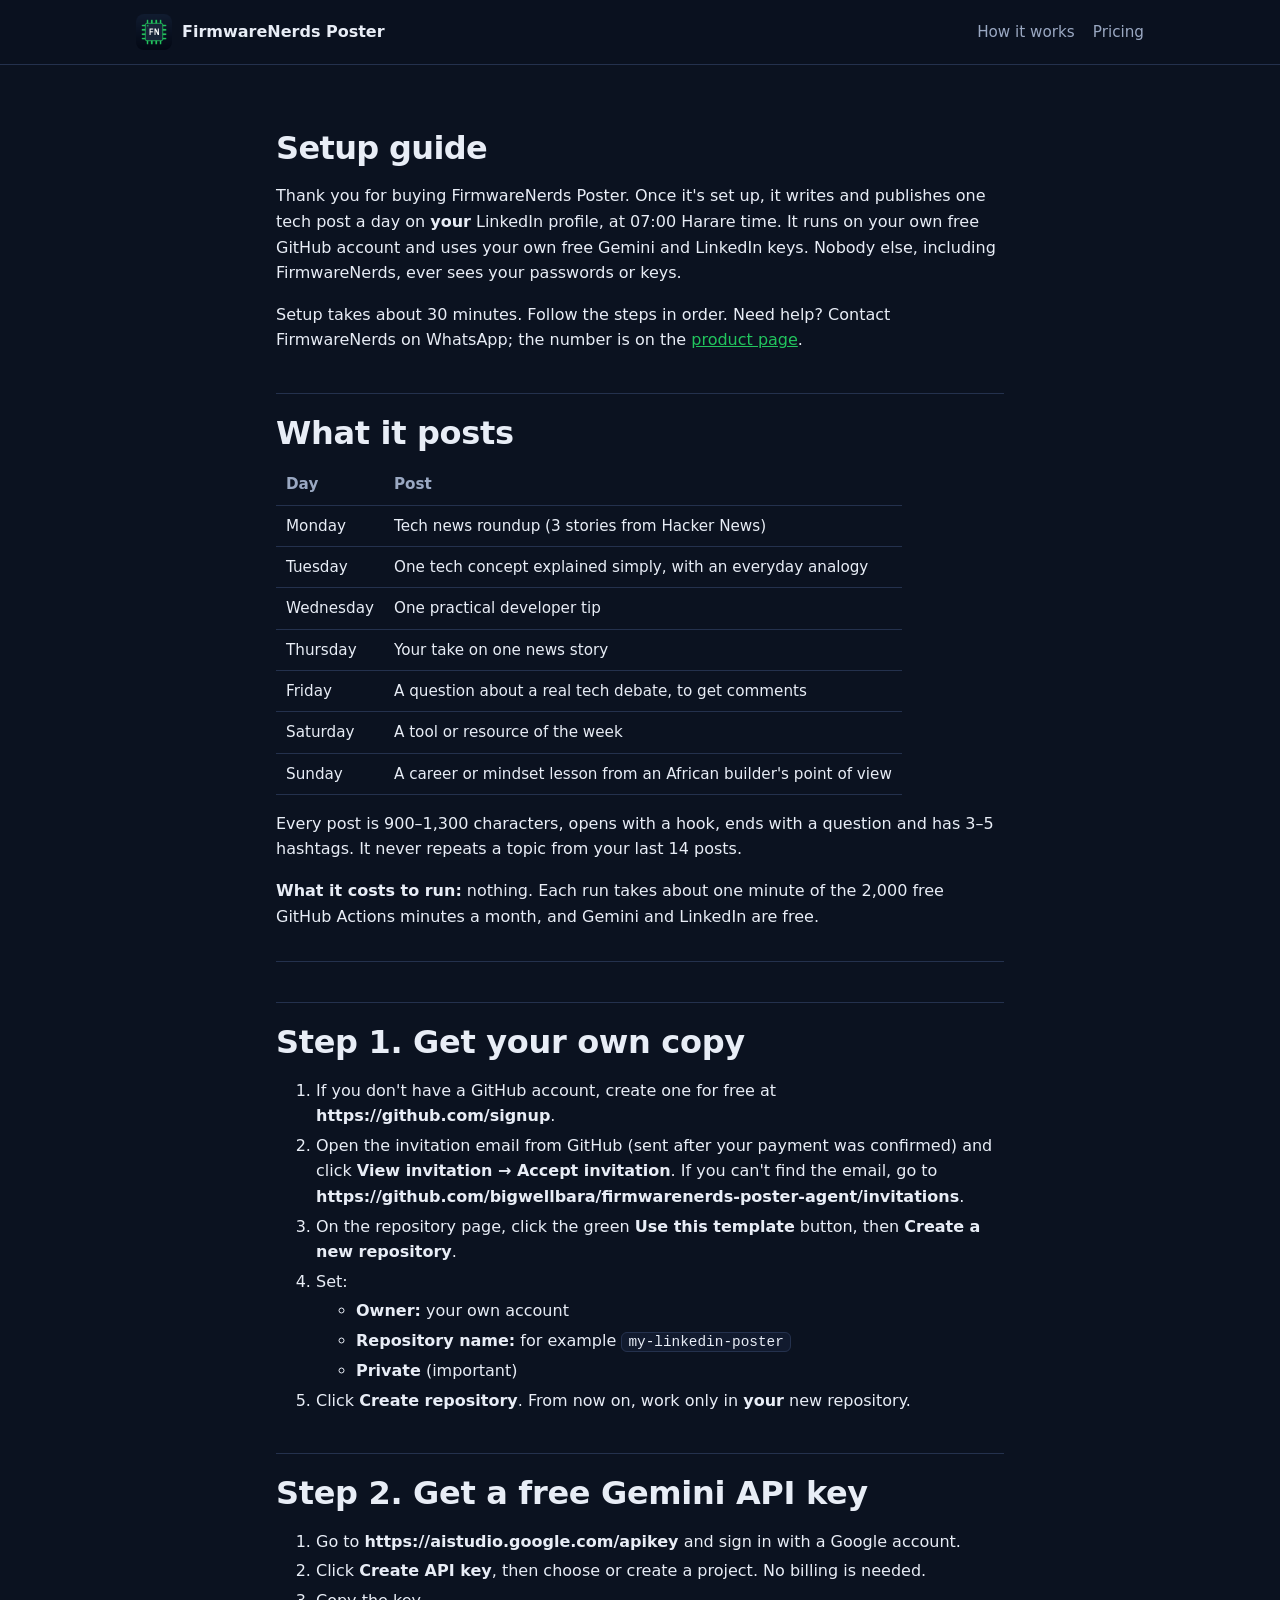
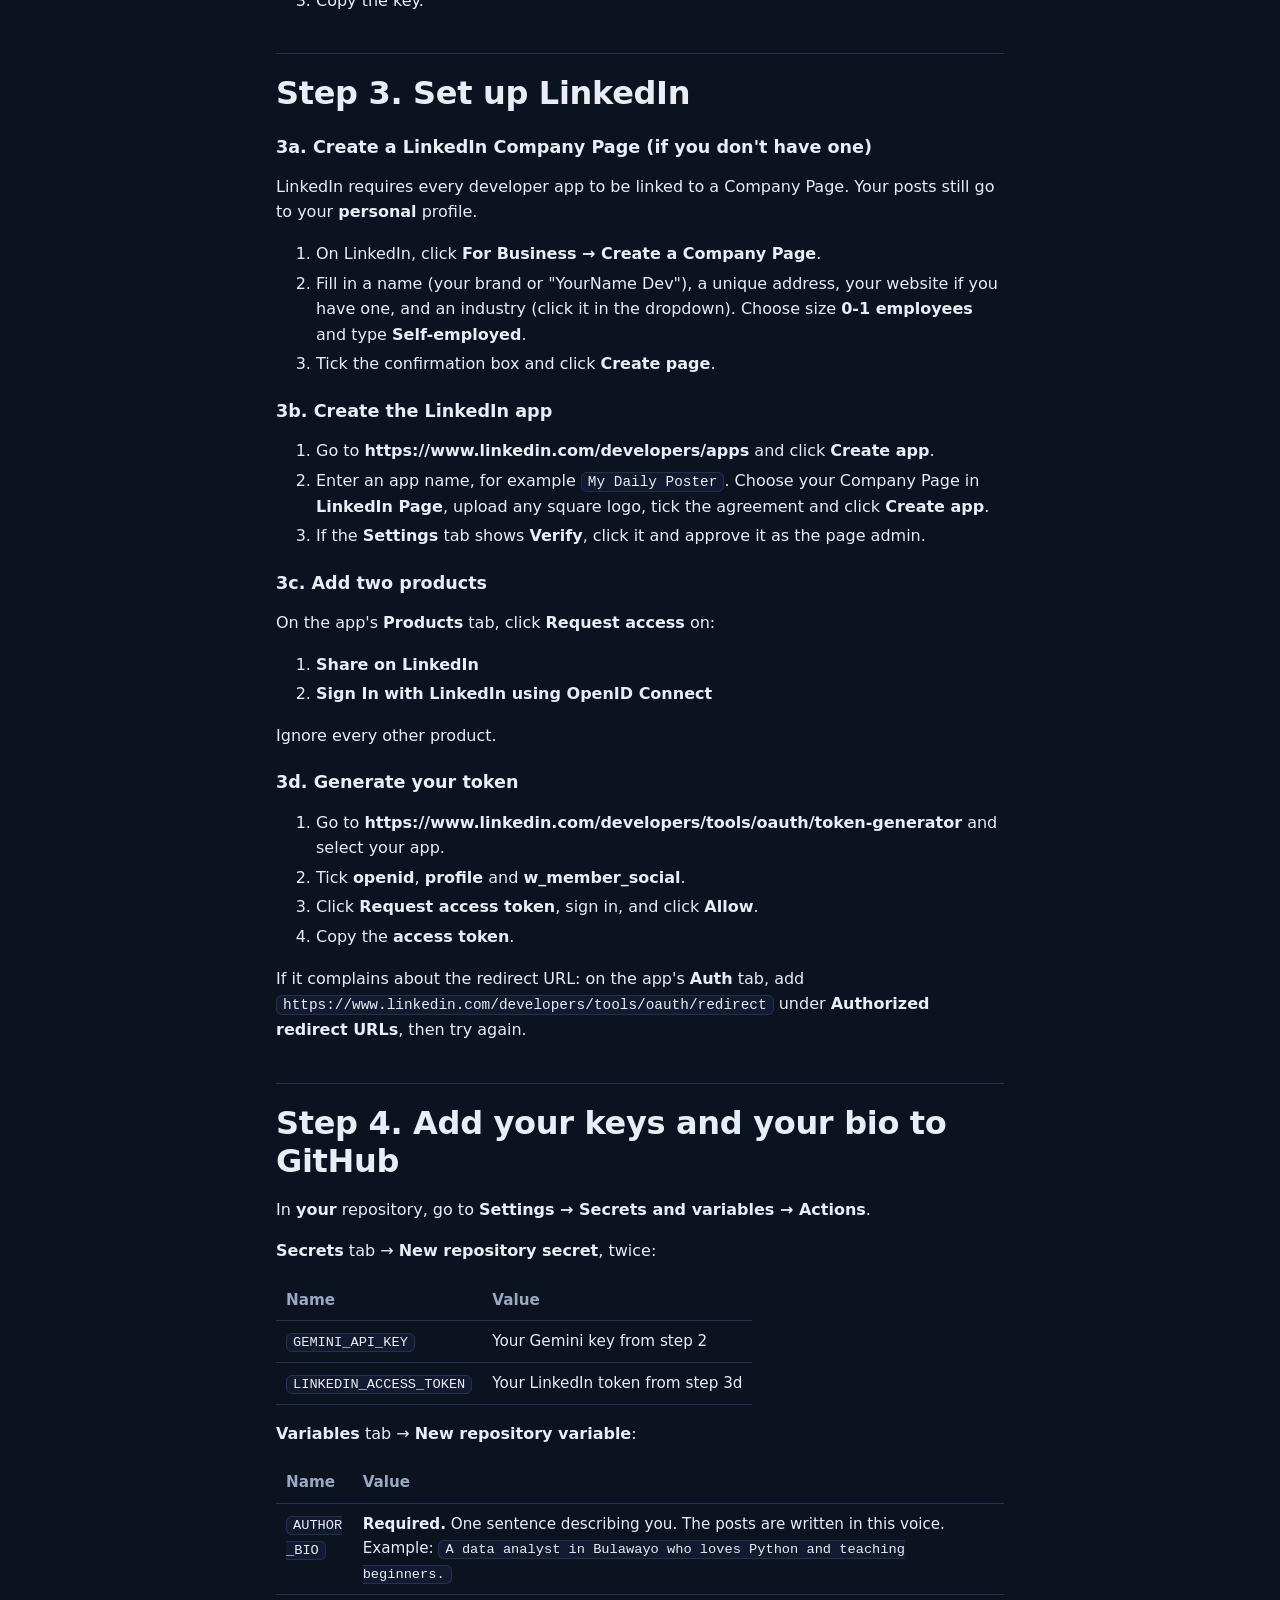
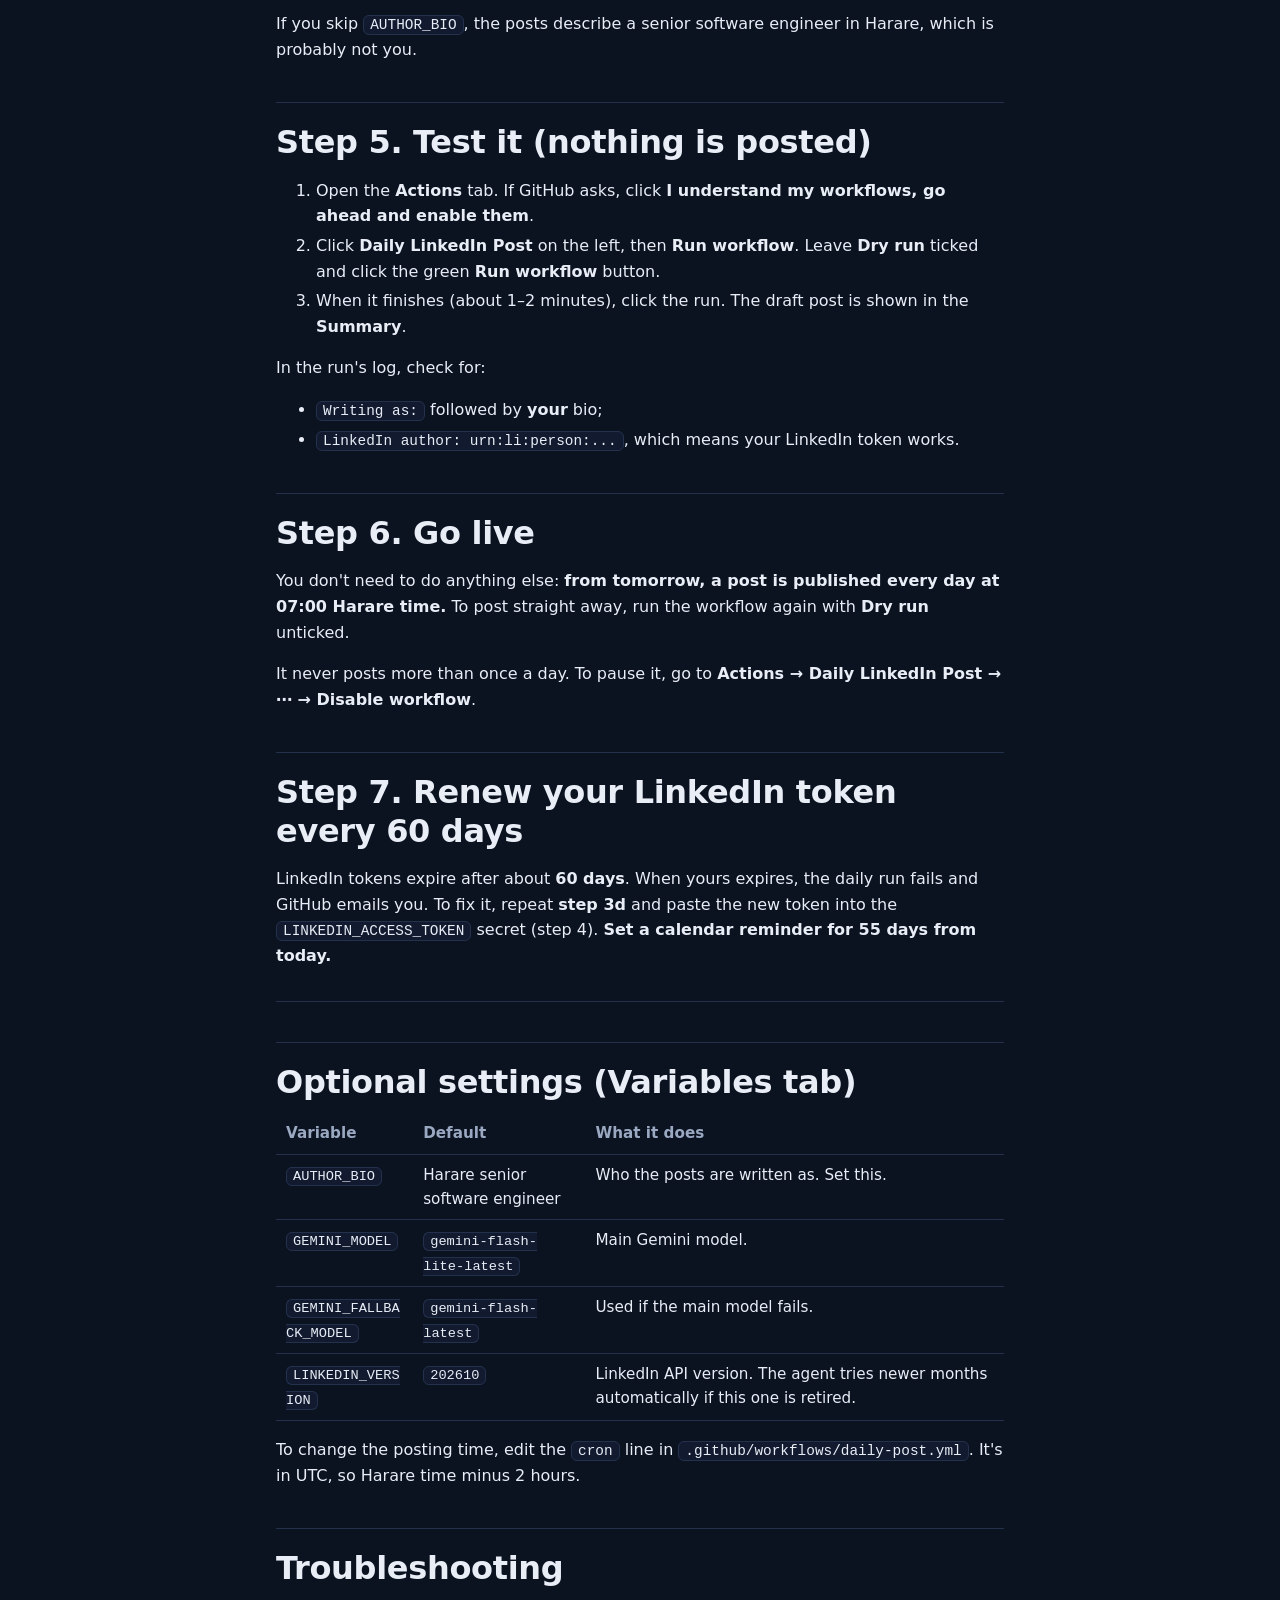
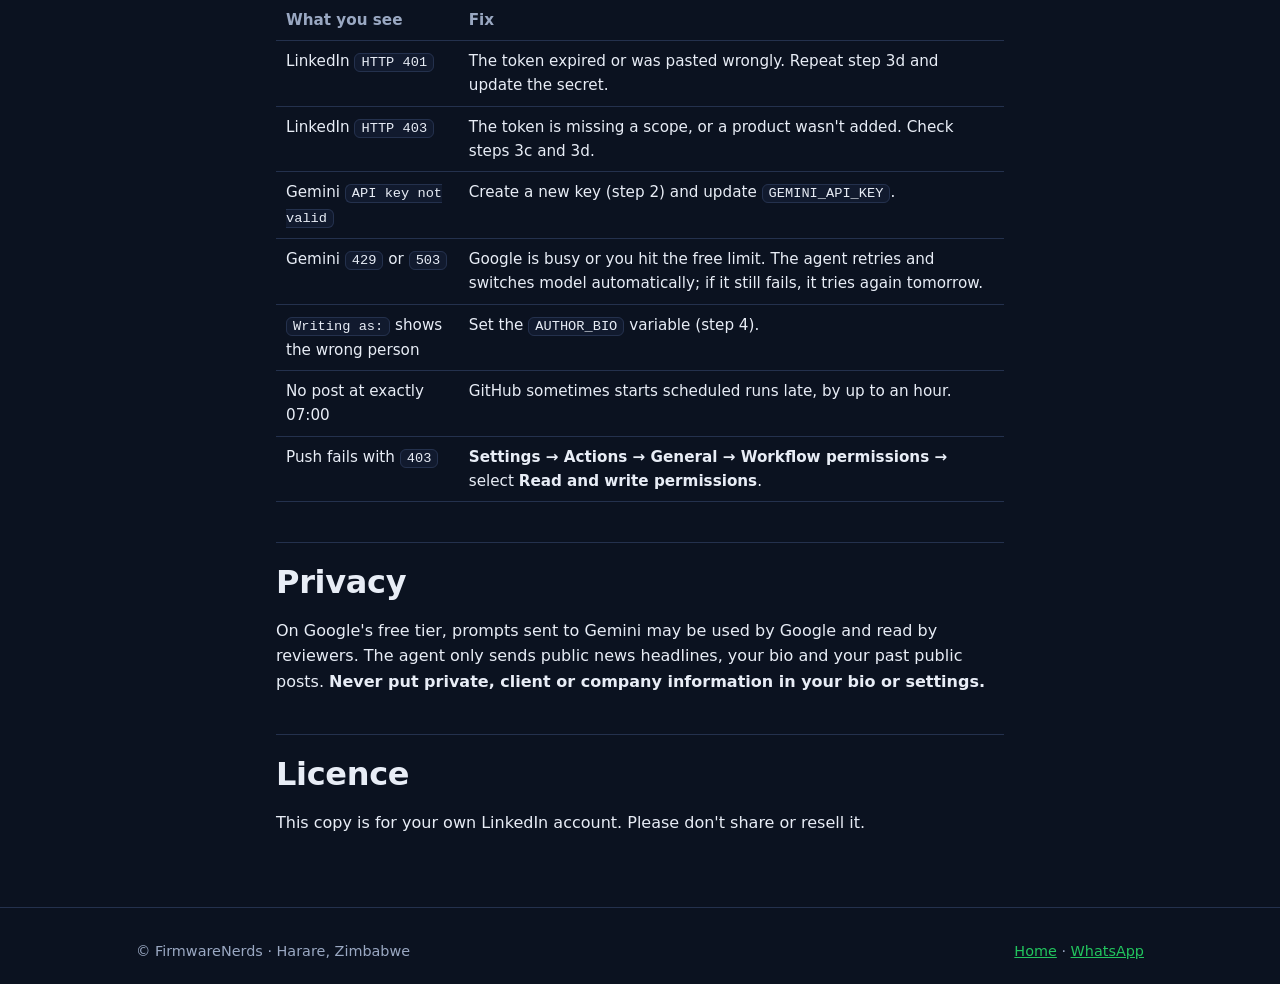
==== setup.html @ 0b279168 "FirmwareNerds Poster sales site and setup guide Co-Authored-By: Claude Opus 5.5 <noreply@anthropic.c" ====
<!doctype html>
<html lang="en">
<head>
  <meta charset="utf-8">
  <meta name="viewport" content="width=device-width, initial-scale=1">
  <title>Setup Guide · FirmwareNerds Poster</title>
  <meta name="description" content="Step-by-step setup guide for FirmwareNerds Poster, the daily LinkedIn post agent.">
  <meta name="theme-color" content="#0b1220">
  <link rel="icon" href="assets/logo.png">
  <link rel="stylesheet" href="assets/style.css">
</head>
<body>
<header class="site-header">
  <div class="wrap">
    <a class="brand" href="./"><img src="assets/logo.png" alt=""> FirmwareNerds Poster</a>
    <nav class="nav">
      <a href="./#how" class="hide-sm">How it works</a>
      <a href="./#pricing">Pricing</a>
    </nav>
  </div>
</header>
<main>
  <section>
    <div class="wrap guide">
<h1>Setup guide</h1>
<p>Thank you for buying FirmwareNerds Poster. Once it's set up, it writes and publishes one tech post a day on <strong>your</strong> LinkedIn profile, at 07:00 Harare time. It runs on your own free GitHub account and uses your own free Gemini and LinkedIn keys. Nobody else, including FirmwareNerds, ever sees your passwords or keys.</p>
<p>Setup takes about 30 minutes. Follow the steps in order. Need help? Contact FirmwareNerds on WhatsApp; the number is on the <a href="./">product page</a>.</p>
<h2>What it posts</h2>
<table>
<thead>
<tr>
<th>Day</th>
<th>Post</th>
</tr>
</thead>
<tbody>
<tr>
<td>Monday</td>
<td>Tech news roundup (3 stories from Hacker News)</td>
</tr>
<tr>
<td>Tuesday</td>
<td>One tech concept explained simply, with an everyday analogy</td>
</tr>
<tr>
<td>Wednesday</td>
<td>One practical developer tip</td>
</tr>
<tr>
<td>Thursday</td>
<td>Your take on one news story</td>
</tr>
<tr>
<td>Friday</td>
<td>A question about a real tech debate, to get comments</td>
</tr>
<tr>
<td>Saturday</td>
<td>A tool or resource of the week</td>
</tr>
<tr>
<td>Sunday</td>
<td>A career or mindset lesson from an African builder's point of view</td>
</tr>
</tbody>
</table>
<p>Every post is 900–1,300 characters, opens with a hook, ends with a question and has 3–5 hashtags. It never repeats a topic from your last 14 posts.</p>
<p><strong>What it costs to run:</strong> nothing. Each run takes about one minute of the 2,000 free GitHub Actions minutes a month, and Gemini and LinkedIn are free.</p>
<hr />
<h2>Step 1. Get your own copy</h2>
<ol>
<li>If you don't have a GitHub account, create one for free at <strong>https://github.com/signup</strong>.</li>
<li>Open the invitation email from GitHub (sent after your payment was confirmed) and click <strong>View invitation → Accept invitation</strong>. If you can't find the email, go to <strong>https://github.com/bigwellbara/firmwarenerds-poster-agent/invitations</strong>.</li>
<li>On the repository page, click the green <strong>Use this template</strong> button, then <strong>Create a new repository</strong>.</li>
<li>Set:<ul>
<li><strong>Owner:</strong> your own account</li>
<li><strong>Repository name:</strong> for example <code>my-linkedin-poster</code></li>
<li><strong>Private</strong> (important)</li>
</ul>
</li>
<li>Click <strong>Create repository</strong>. From now on, work only in <strong>your</strong> new repository.</li>
</ol>
<h2>Step 2. Get a free Gemini API key</h2>
<ol>
<li>Go to <strong>https://aistudio.google.com/apikey</strong> and sign in with a Google account.</li>
<li>Click <strong>Create API key</strong>, then choose or create a project. No billing is needed.</li>
<li>Copy the key.</li>
</ol>
<h2>Step 3. Set up LinkedIn</h2>
<h3>3a. Create a LinkedIn Company Page (if you don't have one)</h3>
<p>LinkedIn requires every developer app to be linked to a Company Page. Your posts still go to your <strong>personal</strong> profile.</p>
<ol>
<li>On LinkedIn, click <strong>For Business → Create a Company Page</strong>.</li>
<li>Fill in a name (your brand or "YourName Dev"), a unique address, your website if you have one, and an industry (click it in the dropdown). Choose size <strong>0-1 employees</strong> and type <strong>Self-employed</strong>.</li>
<li>Tick the confirmation box and click <strong>Create page</strong>.</li>
</ol>
<h3>3b. Create the LinkedIn app</h3>
<ol>
<li>Go to <strong>https://www.linkedin.com/developers/apps</strong> and click <strong>Create app</strong>.</li>
<li>Enter an app name, for example <code>My Daily Poster</code>. Choose your Company Page in <strong>LinkedIn Page</strong>, upload any square logo, tick the agreement and click <strong>Create app</strong>.</li>
<li>If the <strong>Settings</strong> tab shows <strong>Verify</strong>, click it and approve it as the page admin.</li>
</ol>
<h3>3c. Add two products</h3>
<p>On the app's <strong>Products</strong> tab, click <strong>Request access</strong> on:</p>
<ol>
<li><strong>Share on LinkedIn</strong></li>
<li><strong>Sign In with LinkedIn using OpenID Connect</strong></li>
</ol>
<p>Ignore every other product.</p>
<h3>3d. Generate your token</h3>
<ol>
<li>Go to <strong>https://www.linkedin.com/developers/tools/oauth/token-generator</strong> and select your app.</li>
<li>Tick <strong>openid</strong>, <strong>profile</strong> and <strong>w_member_social</strong>.</li>
<li>Click <strong>Request access token</strong>, sign in, and click <strong>Allow</strong>.</li>
<li>Copy the <strong>access token</strong>.</li>
</ol>
<p>If it complains about the redirect URL: on the app's <strong>Auth</strong> tab, add <code>https://www.linkedin.com/developers/tools/oauth/redirect</code> under <strong>Authorized redirect URLs</strong>, then try again.</p>
<h2>Step 4. Add your keys and your bio to GitHub</h2>
<p>In <strong>your</strong> repository, go to <strong>Settings → Secrets and variables → Actions</strong>.</p>
<p><strong>Secrets</strong> tab → <strong>New repository secret</strong>, twice:</p>
<table>
<thead>
<tr>
<th>Name</th>
<th>Value</th>
</tr>
</thead>
<tbody>
<tr>
<td><code>GEMINI_API_KEY</code></td>
<td>Your Gemini key from step 2</td>
</tr>
<tr>
<td><code>LINKEDIN_ACCESS_TOKEN</code></td>
<td>Your LinkedIn token from step 3d</td>
</tr>
</tbody>
</table>
<p><strong>Variables</strong> tab → <strong>New repository variable</strong>:</p>
<table>
<thead>
<tr>
<th>Name</th>
<th>Value</th>
</tr>
</thead>
<tbody>
<tr>
<td><code>AUTHOR_BIO</code></td>
<td><strong>Required.</strong> One sentence describing you. The posts are written in this voice. Example: <code>A data analyst in Bulawayo who loves Python and teaching beginners.</code></td>
</tr>
</tbody>
</table>
<p>If you skip <code>AUTHOR_BIO</code>, the posts describe a senior software engineer in Harare, which is probably not you.</p>
<h2>Step 5. Test it (nothing is posted)</h2>
<ol>
<li>Open the <strong>Actions</strong> tab. If GitHub asks, click <strong>I understand my workflows, go ahead and enable them</strong>.</li>
<li>Click <strong>Daily LinkedIn Post</strong> on the left, then <strong>Run workflow</strong>. Leave <strong>Dry run</strong> ticked and click the green <strong>Run workflow</strong> button.</li>
<li>When it finishes (about 1–2 minutes), click the run. The draft post is shown in the <strong>Summary</strong>.</li>
</ol>
<p>In the run's log, check for:</p>
<ul>
<li><code>Writing as:</code> followed by <strong>your</strong> bio;</li>
<li><code>LinkedIn author: urn:li:person:...</code>, which means your LinkedIn token works.</li>
</ul>
<h2>Step 6. Go live</h2>
<p>You don't need to do anything else: <strong>from tomorrow, a post is published every day at 07:00 Harare time.</strong> To post straight away, run the workflow again with <strong>Dry run</strong> unticked.</p>
<p>It never posts more than once a day. To pause it, go to <strong>Actions → Daily LinkedIn Post → ⋯ → Disable workflow</strong>.</p>
<h2>Step 7. Renew your LinkedIn token every 60 days</h2>
<p>LinkedIn tokens expire after about <strong>60 days</strong>. When yours expires, the daily run fails and GitHub emails you. To fix it, repeat <strong>step 3d</strong> and paste the new token into the <code>LINKEDIN_ACCESS_TOKEN</code> secret (step 4). <strong>Set a calendar reminder for 55 days from today.</strong></p>
<hr />
<h2>Optional settings (Variables tab)</h2>
<table>
<thead>
<tr>
<th>Variable</th>
<th>Default</th>
<th>What it does</th>
</tr>
</thead>
<tbody>
<tr>
<td><code>AUTHOR_BIO</code></td>
<td>Harare senior software engineer</td>
<td>Who the posts are written as. Set this.</td>
</tr>
<tr>
<td><code>GEMINI_MODEL</code></td>
<td><code>gemini-flash-lite-latest</code></td>
<td>Main Gemini model.</td>
</tr>
<tr>
<td><code>GEMINI_FALLBACK_MODEL</code></td>
<td><code>gemini-flash-latest</code></td>
<td>Used if the main model fails.</td>
</tr>
<tr>
<td><code>LINKEDIN_VERSION</code></td>
<td><code>202610</code></td>
<td>LinkedIn API version. The agent tries newer months automatically if this one is retired.</td>
</tr>
</tbody>
</table>
<p>To change the posting time, edit the <code>cron</code> line in <code>.github/workflows/daily-post.yml</code>. It's in UTC, so Harare time minus 2 hours.</p>
<h2>Troubleshooting</h2>
<table>
<thead>
<tr>
<th>What you see</th>
<th>Fix</th>
</tr>
</thead>
<tbody>
<tr>
<td>LinkedIn <code>HTTP 401</code></td>
<td>The token expired or was pasted wrongly. Repeat step 3d and update the secret.</td>
</tr>
<tr>
<td>LinkedIn <code>HTTP 403</code></td>
<td>The token is missing a scope, or a product wasn't added. Check steps 3c and 3d.</td>
</tr>
<tr>
<td>Gemini <code>API key not valid</code></td>
<td>Create a new key (step 2) and update <code>GEMINI_API_KEY</code>.</td>
</tr>
<tr>
<td>Gemini <code>429</code> or <code>503</code></td>
<td>Google is busy or you hit the free limit. The agent retries and switches model automatically; if it still fails, it tries again tomorrow.</td>
</tr>
<tr>
<td><code>Writing as:</code> shows the wrong person</td>
<td>Set the <code>AUTHOR_BIO</code> variable (step 4).</td>
</tr>
<tr>
<td>No post at exactly 07:00</td>
<td>GitHub sometimes starts scheduled runs late, by up to an hour.</td>
</tr>
<tr>
<td>Push fails with <code>403</code></td>
<td><strong>Settings → Actions → General → Workflow permissions →</strong> select <strong>Read and write permissions</strong>.</td>
</tr>
</tbody>
</table>
<h2>Privacy</h2>
<p>On Google's free tier, prompts sent to Gemini may be used by Google and read by reviewers. The agent only sends public news headlines, your bio and your past public posts. <strong>Never put private, client or company information in your bio or settings.</strong></p>
<h2>Licence</h2>
<p>This copy is for your own LinkedIn account. Please don't share or resell it.</p>
    </div>
  </section>
</main>
<footer class="site-footer">
  <div class="wrap">
    <span>© FirmwareNerds · Harare, Zimbabwe</span>
    <span><a href="./">Home</a> · <a data-whatsapp-help href="#" target="_blank" rel="noopener">WhatsApp</a></span>
  </div>
</footer>
<script src="config.js"></script>
<script src="assets/site.js"></script>
</body>
</html>
---- assets/style.css ----
:root {
  --bg: #0b1220;
  --bg-soft: #111a2e;
  --card: #152036;
  --line: #24314d;
  --text: #e8edf6;
  --muted: #9aa8c2;
  --green: #22c55e;
  --green-dark: #16a34a;
  --gold: #f5b800;
  --radius: 14px;
  --max: 1040px;
}

* { box-sizing: border-box; }
html { scroll-behavior: smooth; }
body {
  margin: 0;
  background: var(--bg);
  color: var(--text);
  font: 16px/1.6 "Inter", system-ui, -apple-system, "Segoe UI", Roboto, sans-serif;
  -webkit-font-smoothing: antialiased;
}
img { max-width: 100%; display: block; }
a { color: var(--green); }
code, .mono { font-family: "JetBrains Mono", ui-monospace, Consolas, monospace; }

.wrap { width: 100%; max-width: var(--max); margin: 0 auto; padding: 0 16px; }
section { padding: 56px 0; }
section + section { border-top: 1px solid var(--line); }
h1, h2, h3 { line-height: 1.2; margin: 0 0 12px; }
h1 { font-size: clamp(2rem, 6vw, 3.2rem); letter-spacing: -0.02em; }
h2 { font-size: clamp(1.5rem, 4vw, 2rem); letter-spacing: -0.01em; }
h3 { font-size: 1.1rem; }
.lead { font-size: 1.15rem; color: var(--muted); max-width: 640px; }
.eyebrow { color: var(--green); font-weight: 700; font-size: .85rem; letter-spacing: .08em; text-transform: uppercase; margin-bottom: 8px; }
.muted { color: var(--muted); }

/* Header */
.site-header { position: sticky; top: 0; z-index: 10; background: rgba(11, 18, 32, .92); backdrop-filter: blur(8px); border-bottom: 1px solid var(--line); }
.site-header .wrap { display: flex; align-items: center; justify-content: space-between; gap: 12px; height: 64px; }
.brand { display: flex; align-items: center; gap: 10px; color: var(--text); text-decoration: none; font-weight: 700; }
.brand img { width: 36px; height: 36px; border-radius: 8px; }
.nav { display: flex; gap: 18px; font-size: .95rem; }
.nav a { color: var(--muted); text-decoration: none; }
.nav a:hover { color: var(--text); }
@media (max-width: 560px) { .nav .hide-sm { display: none; } }

/* Buttons */
.btn { display: inline-flex; align-items: center; justify-content: center; gap: 8px; text-align: center; padding: 13px 20px; border-radius: 10px; font-weight: 700; text-decoration: none; border: 2px solid transparent; cursor: pointer; font-size: 1rem; }
.btn-primary { background: var(--green); color: #04130a; }
.btn-primary:hover { background: var(--green-dark); }
.btn-ghost { border-color: var(--line); color: var(--text); background: transparent; }
.btn-ghost:hover { border-color: var(--muted); }
.btn-whatsapp { background: #25d366; color: #052e16; }
.btn-block { width: 100%; }
.actions { display: flex; flex-wrap: wrap; gap: 12px; margin-top: 24px; }

/* Hero */
.hero { padding: 64px 0 48px; }
.hero-grid { display: grid; gap: 40px; align-items: center; }
@media (min-width: 860px) { .hero-grid { grid-template-columns: 1.1fr 1fr; } }
.badges { display: flex; flex-wrap: wrap; gap: 8px; margin-top: 20px; }
.badge { font-size: .85rem; padding: 4px 10px; border-radius: 999px; background: var(--bg-soft); border: 1px solid var(--line); color: var(--muted); }

/* LinkedIn-style example post */
.post { background: #fff; color: #1d2226; border-radius: var(--radius); padding: 18px; box-shadow: 0 20px 50px rgba(0,0,0,.35); font-size: .95rem; }
.post-head { display: flex; gap: 10px; align-items: center; margin-bottom: 12px; }
.post-avatar { width: 44px; height: 44px; border-radius: 50%; background: #dbe3ee; display: grid; place-items: center; font-weight: 700; color: #44546a; }
.post-name { font-weight: 700; line-height: 1.2; }
.post-meta { font-size: .8rem; color: #666; }
.post-body p { margin: 0 0 10px; }
.post-tags { color: #0a66c2; font-weight: 600; }
.post-foot { margin-top: 12px; padding-top: 10px; border-top: 1px solid #e5e5e5; font-size: .85rem; }
.post-foot a { color: #0a66c2; }

/* Grids and cards */
.grid { display: grid; gap: 16px; }
@media (min-width: 700px) { .grid-3 { grid-template-columns: repeat(3, 1fr); } .grid-2 { grid-template-columns: repeat(2, 1fr); } }
.card { background: var(--card); border: 1px solid var(--line); border-radius: var(--radius); padding: 22px; }
.step-num { width: 34px; height: 34px; border-radius: 50%; background: var(--green); color: #04130a; font-weight: 800; display: grid; place-items: center; margin-bottom: 12px; }

.week { display: grid; gap: 10px; }
@media (min-width: 700px) { .week { grid-template-columns: repeat(2, 1fr); } }
.day { display: flex; gap: 14px; align-items: baseline; background: var(--card); border: 1px solid var(--line); border-radius: 10px; padding: 12px 16px; }
.day b { color: var(--green); min-width: 42px; font-family: "JetBrains Mono", ui-monospace, Consolas, monospace; }

.checklist { list-style: none; padding: 0; margin: 0; display: grid; gap: 10px; }
.checklist li { padding-left: 30px; position: relative; }
.checklist li::before { content: "✓"; position: absolute; left: 0; color: var(--green); font-weight: 800; }

/* Pricing */
.price-card { display: flex; flex-direction: column; gap: 14px; }
.price-card.featured { border-color: var(--green); box-shadow: 0 0 0 1px var(--green) inset; }
.price { font-size: 2.4rem; font-weight: 800; letter-spacing: -0.02em; }
.price small { font-size: 1rem; color: var(--muted); font-weight: 600; }
.price-card .checklist { flex: 1; }
.tag { align-self: flex-start; font-size: .75rem; font-weight: 800; letter-spacing: .06em; text-transform: uppercase; background: var(--gold); color: #1f1600; padding: 3px 9px; border-radius: 999px; }

/* Payment */
.pay-steps { display: grid; gap: 16px; }
.plan-picker { display: flex; gap: 8px; flex-wrap: wrap; margin: 6px 0 16px; }
.plan-picker label { flex: 1 1 200px; cursor: pointer; }
.plan-picker input { position: absolute; opacity: 0; }
.plan-picker span { display: block; padding: 12px 14px; border-radius: 10px; border: 2px solid var(--line); background: var(--bg-soft); }
.plan-picker input:checked + span { border-color: var(--green); }
.plan-picker input:focus-visible + span { outline: 2px solid var(--gold); outline-offset: 2px; }
.code-box { display: flex; align-items: center; gap: 8px; background: var(--bg); border: 1px dashed var(--line); border-radius: 10px; padding: 10px 12px; margin-top: 12px; flex-wrap: wrap; }
.code-box code { font-size: 1.05rem; color: var(--gold); word-break: break-all; flex: 1 1 180px; }
.copy-btn { background: var(--bg-soft); color: var(--text); border: 1px solid var(--line); border-radius: 8px; padding: 6px 12px; cursor: pointer; font-weight: 600; }
.note { font-size: .9rem; color: var(--muted); margin-top: 10px; }
.recipient { margin-top: 12px; font-size: .95rem; }
.recipient b { color: var(--text); }

/* FAQ */
details { background: var(--card); border: 1px solid var(--line); border-radius: 10px; padding: 14px 18px; }
details + details { margin-top: 10px; }
summary { cursor: pointer; font-weight: 700; }
details p { margin: 10px 0 0; color: var(--muted); }

/* Guide page (rendered from markdown) */
.guide { max-width: 760px; overflow-wrap: anywhere; }
.guide h1 { font-size: 2rem; margin-top: 8px; }
.guide h2 { margin-top: 40px; padding-top: 20px; border-top: 1px solid var(--line); }
.guide h3 { margin-top: 24px; }
.guide hr { border: 0; border-top: 1px solid var(--line); margin: 32px 0; }
.guide code { background: var(--bg-soft); border: 1px solid var(--line); border-radius: 6px; padding: 1px 6px; font-size: .9em; }
.guide table { width: 100%; border-collapse: collapse; margin: 12px 0; font-size: .95rem; display: block; overflow-x: auto; }
.guide th, .guide td { text-align: left; padding: 8px 10px; border-bottom: 1px solid var(--line); vertical-align: top; }
.guide th { color: var(--muted); font-weight: 600; }
.guide li { margin: 4px 0; }

/* Footer */
.site-footer { border-top: 1px solid var(--line); padding: 32px 0; color: var(--muted); font-size: .9rem; }
.site-footer .wrap { display: flex; flex-wrap: wrap; justify-content: space-between; gap: 12px; }
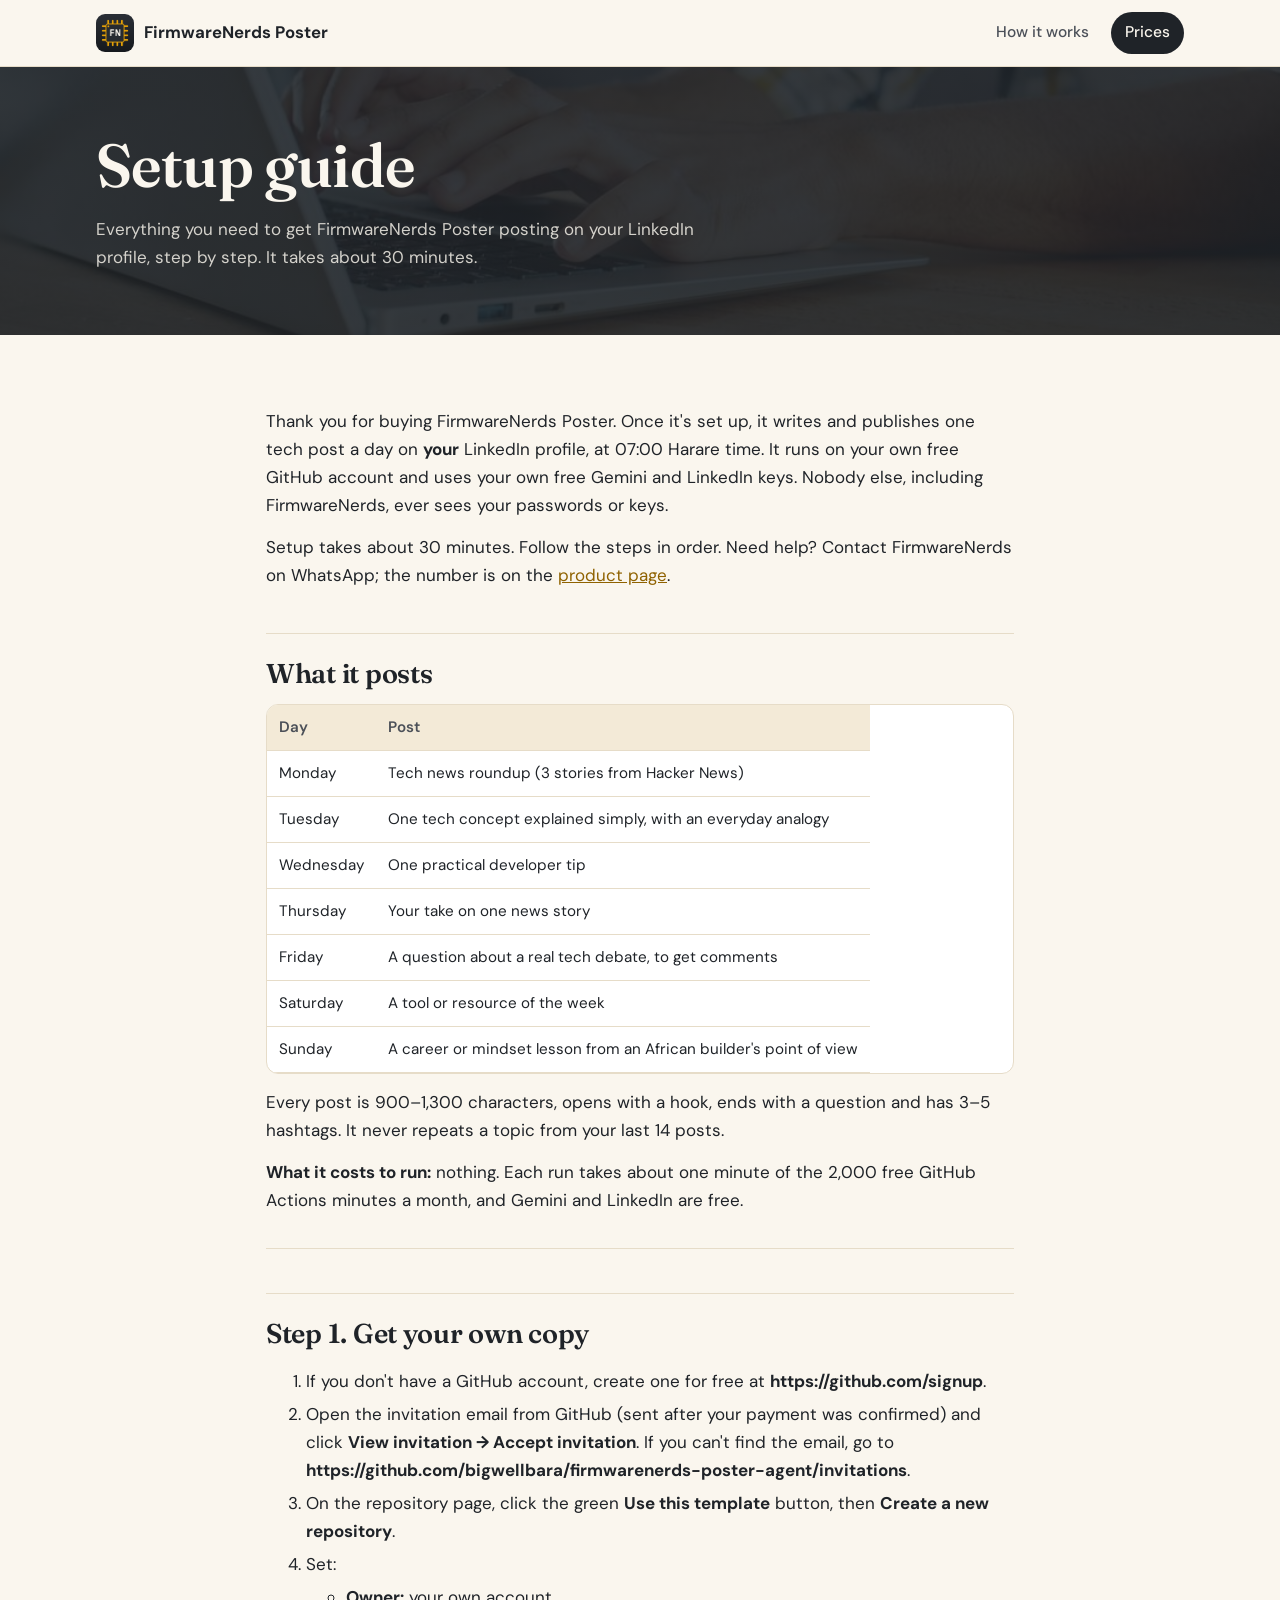
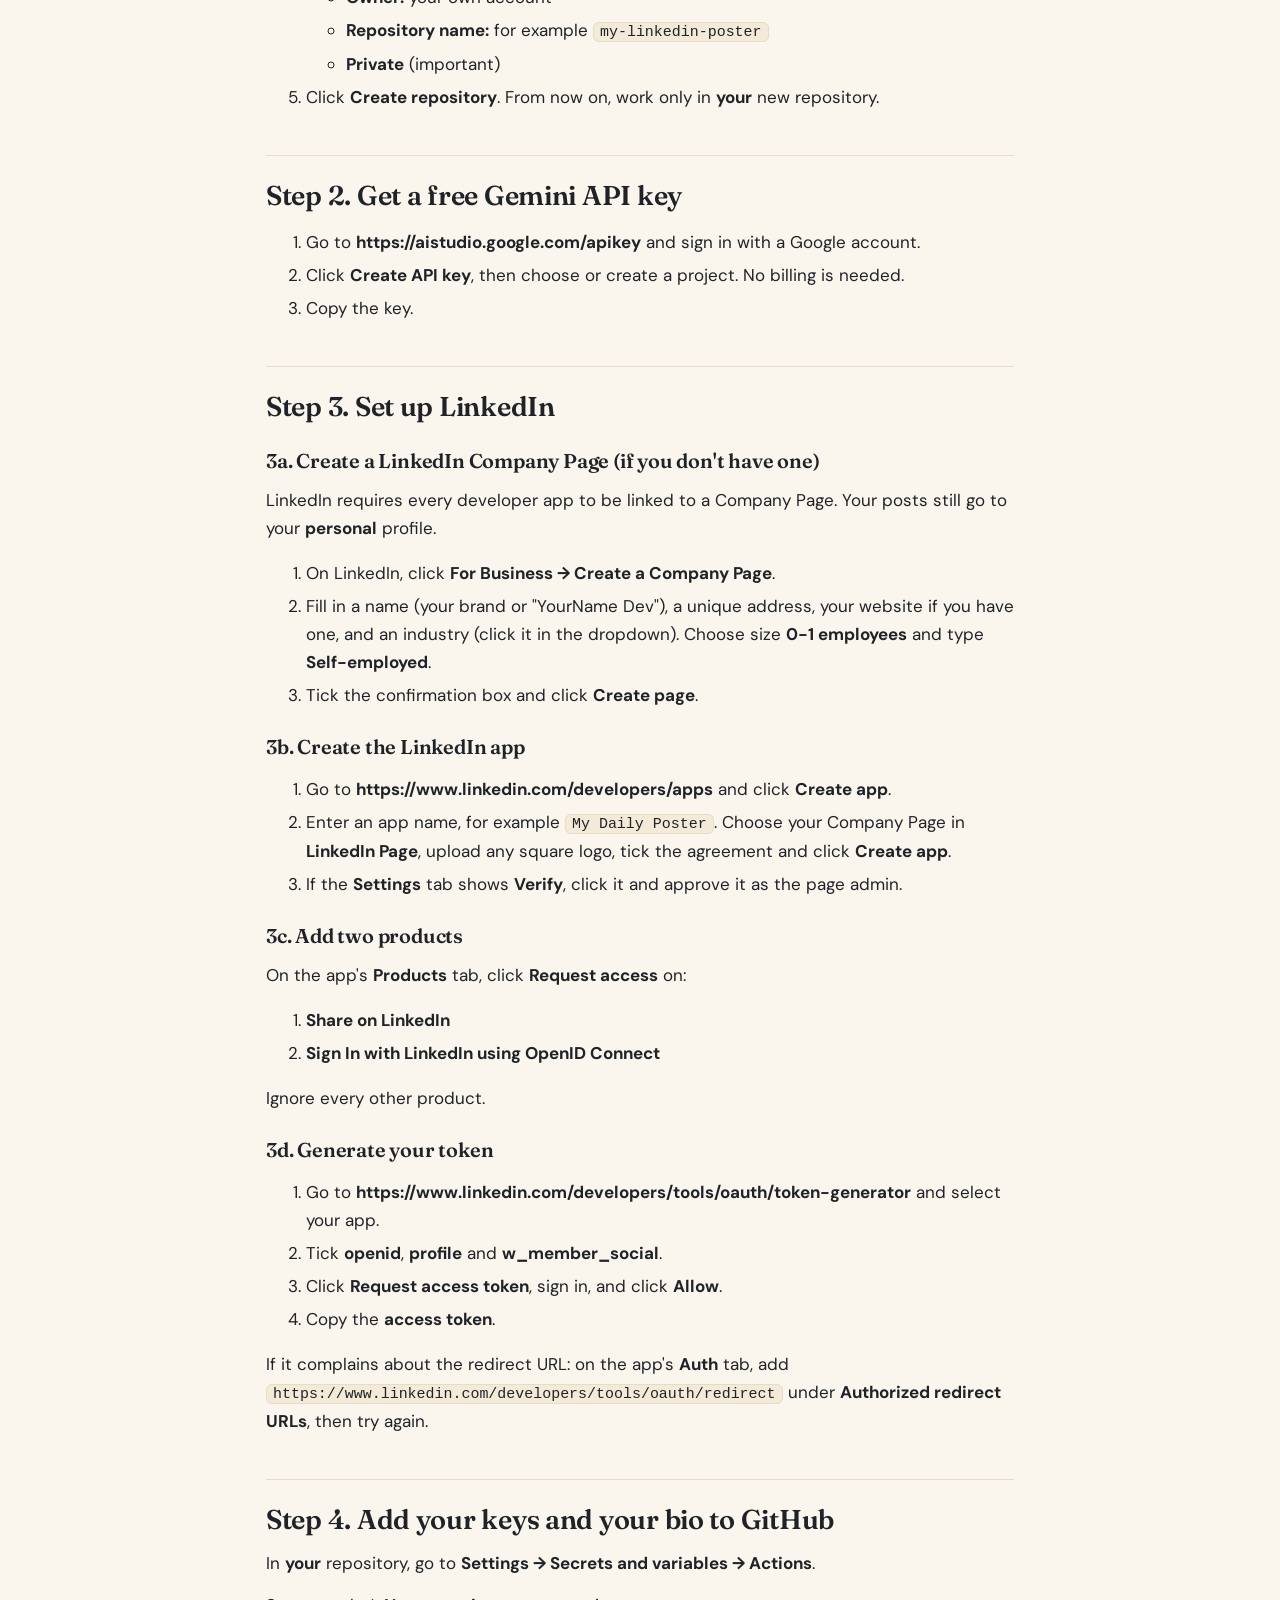
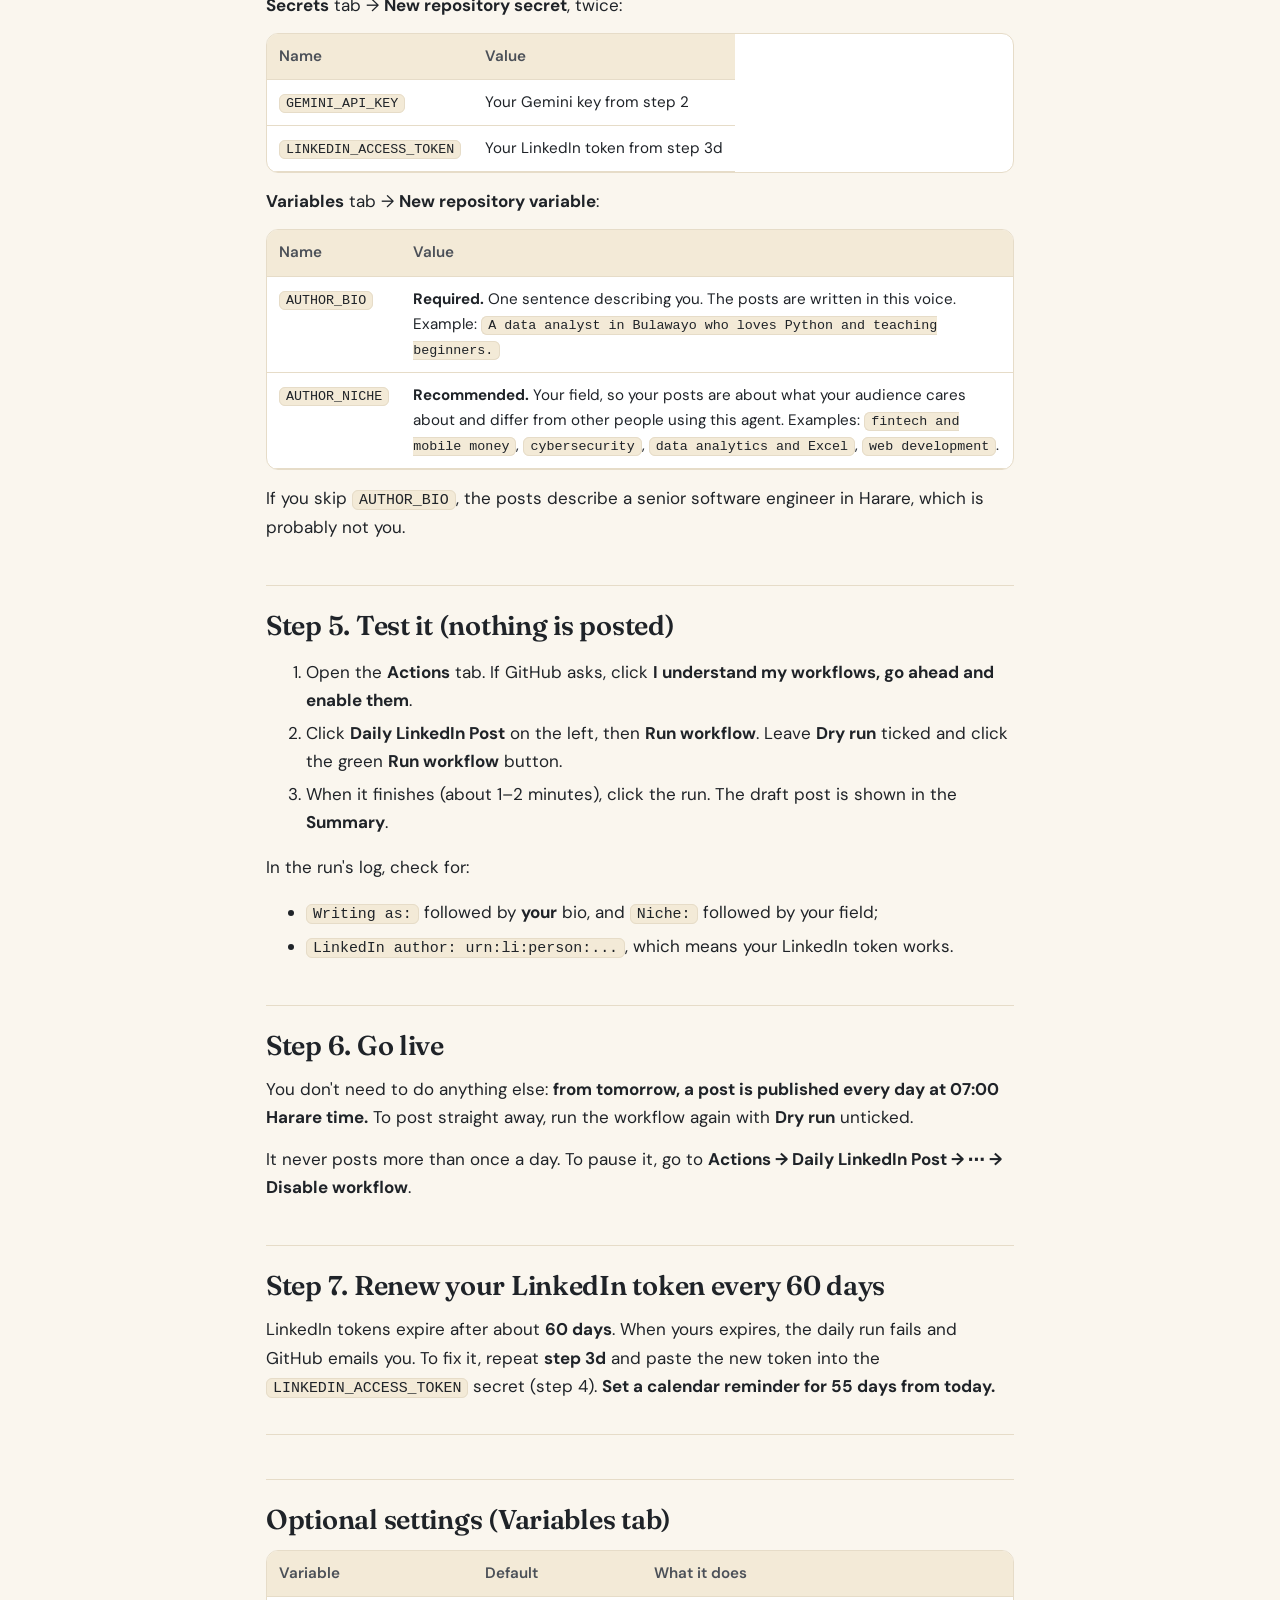
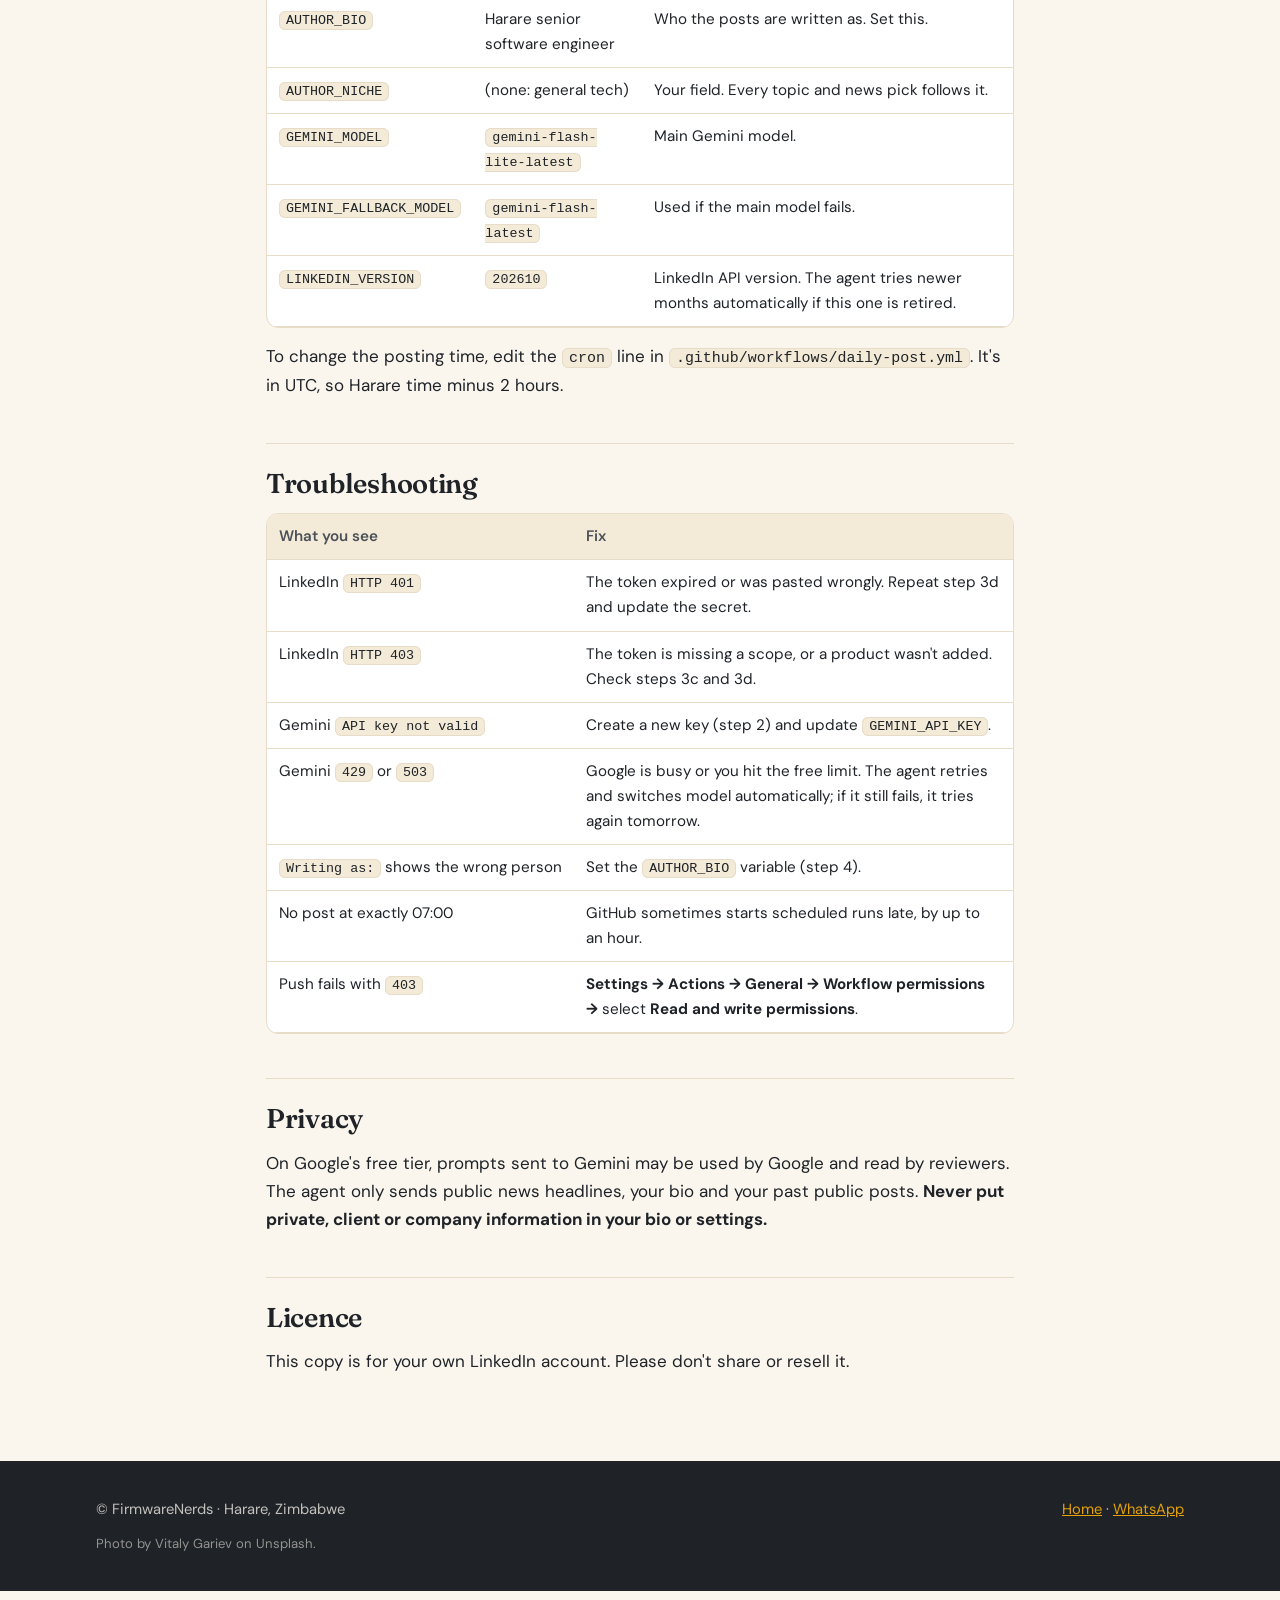
==== commit d8d4a266: "Redesign in warm gold and charcoal with photos; document niche setting Co-Authored-By: Claude Opus 5" ====
--- a/setup.html
+++ b/setup.html
@@ -5,8 +5,11 @@
   <meta name="viewport" content="width=device-width, initial-scale=1">
   <title>Setup Guide · FirmwareNerds Poster</title>
   <meta name="description" content="Step-by-step setup guide for FirmwareNerds Poster, the daily LinkedIn post agent.">
-  <meta name="theme-color" content="#0b1220">
+  <meta name="theme-color" content="#1f2328">
   <link rel="icon" href="assets/logo.png">
+  <link rel="preconnect" href="https://fonts.googleapis.com">
+  <link rel="preconnect" href="https://fonts.gstatic.com" crossorigin>
+  <link rel="stylesheet" href="https://fonts.googleapis.com/css2?family=DM+Sans:wght@400;500;700&family=Fraunces:opsz,wght@9..144,600;9..144,700&display=swap">
   <link rel="stylesheet" href="assets/style.css">
 </head>
 <body>
@@ -15,14 +18,19 @@
     <a class="brand" href="./"><img src="assets/logo.png" alt=""> FirmwareNerds Poster</a>
     <nav class="nav">
       <a href="./#how" class="hide-sm">How it works</a>
-      <a href="./#pricing">Pricing</a>
+      <a href="./#pricing" class="nav-cta">Prices</a>
     </nav>
   </div>
 </header>
 <main>
+  <div class="guide-hero">
+    <div class="wrap">
+      <h1>Setup guide</h1>
+      <p>Everything you need to get FirmwareNerds Poster posting on your LinkedIn profile, step by step. It takes about 30 minutes.</p>
+    </div>
+  </div>
   <section>
     <div class="wrap guide">
-<h1>Setup guide</h1>
 <p>Thank you for buying FirmwareNerds Poster. Once it's set up, it writes and publishes one tech post a day on <strong>your</strong> LinkedIn profile, at 07:00 Harare time. It runs on your own free GitHub account and uses your own free Gemini and LinkedIn keys. Nobody else, including FirmwareNerds, ever sees your passwords or keys.</p>
 <p>Setup takes about 30 minutes. Follow the steps in order. Need help? Contact FirmwareNerds on WhatsApp; the number is on the <a href="./">product page</a>.</p>
 <h2>What it posts</h2>
@@ -149,6 +157,10 @@
 <td><code>AUTHOR_BIO</code></td>
 <td><strong>Required.</strong> One sentence describing you. The posts are written in this voice. Example: <code>A data analyst in Bulawayo who loves Python and teaching beginners.</code></td>
 </tr>
+<tr>
+<td><code>AUTHOR_NICHE</code></td>
+<td><strong>Recommended.</strong> Your field, so your posts are about what your audience cares about and differ from other people using this agent. Examples: <code>fintech and mobile money</code>, <code>cybersecurity</code>, <code>data analytics and Excel</code>, <code>web development</code>.</td>
+</tr>
 </tbody>
 </table>
 <p>If you skip <code>AUTHOR_BIO</code>, the posts describe a senior software engineer in Harare, which is probably not you.</p>
@@ -160,7 +172,7 @@
 </ol>
 <p>In the run's log, check for:</p>
 <ul>
-<li><code>Writing as:</code> followed by <strong>your</strong> bio;</li>
+<li><code>Writing as:</code> followed by <strong>your</strong> bio, and <code>Niche:</code> followed by your field;</li>
 <li><code>LinkedIn author: urn:li:person:...</code>, which means your LinkedIn token works.</li>
 </ul>
 <h2>Step 6. Go live</h2>
@@ -183,6 +195,11 @@
 <td><code>AUTHOR_BIO</code></td>
 <td>Harare senior software engineer</td>
 <td>Who the posts are written as. Set this.</td>
+</tr>
+<tr>
+<td><code>AUTHOR_NICHE</code></td>
+<td>(none: general tech)</td>
+<td>Your field. Every topic and news pick follows it.</td>
 </tr>
 <tr>
 <td><code>GEMINI_MODEL</code></td>
@@ -252,6 +269,7 @@
   <div class="wrap">
     <span>© FirmwareNerds · Harare, Zimbabwe</span>
     <span><a href="./">Home</a> · <a data-whatsapp-help href="#" target="_blank" rel="noopener">WhatsApp</a></span>
+    <span class="credits">Photo by Vitaly Gariev on Unsplash.</span>
   </div>
 </footer>
 <script src="config.js"></script>
--- a/assets/style.css
+++ b/assets/style.css
@@ -1,135 +1,183 @@
+/* FirmwareNerds Poster: warm gold + charcoal on cream */
 :root {
-  --bg: #0b1220;
-  --bg-soft: #111a2e;
-  --card: #152036;
-  --line: #24314d;
-  --text: #e8edf6;
-  --muted: #9aa8c2;
-  --green: #22c55e;
-  --green-dark: #16a34a;
-  --gold: #f5b800;
-  --radius: 14px;
-  --max: 1040px;
+  --cream: #faf6ee;
+  --paper: #ffffff;
+  --sand: #f3ead7;
+  --line: #e6dcc8;
+  --ink: #1f2328;
+  --ink-soft: #4b5058;
+  --gold: #e3a008;
+  --gold-hover: #c98d05;
+  --gold-text: #8f6200;          /* gold that is readable on cream */
+  --charcoal: #1f2328;
+  --charcoal-2: #2a2f36;
+  --radius: 16px;
+  --max: 1120px;
+  --serif: "Fraunces", Georgia, "Times New Roman", serif;
+  --sans: "DM Sans", system-ui, -apple-system, "Segoe UI", Roboto, sans-serif;
 }
 
 * { box-sizing: border-box; }
 html { scroll-behavior: smooth; }
 body {
   margin: 0;
-  background: var(--bg);
-  color: var(--text);
-  font: 16px/1.6 "Inter", system-ui, -apple-system, "Segoe UI", Roboto, sans-serif;
+  background: var(--cream);
+  color: var(--ink);
+  font: 17px/1.65 var(--sans);
   -webkit-font-smoothing: antialiased;
 }
 img { max-width: 100%; display: block; }
-a { color: var(--green); }
-code, .mono { font-family: "JetBrains Mono", ui-monospace, Consolas, monospace; }
+a { color: var(--gold-text); }
+code, .mono { font-family: ui-monospace, "Cascadia Mono", Consolas, monospace; }
 
 .wrap { width: 100%; max-width: var(--max); margin: 0 auto; padding: 0 16px; }
-section { padding: 56px 0; }
-section + section { border-top: 1px solid var(--line); }
-h1, h2, h3 { line-height: 1.2; margin: 0 0 12px; }
-h1 { font-size: clamp(2rem, 6vw, 3.2rem); letter-spacing: -0.02em; }
-h2 { font-size: clamp(1.5rem, 4vw, 2rem); letter-spacing: -0.01em; }
-h3 { font-size: 1.1rem; }
-.lead { font-size: 1.15rem; color: var(--muted); max-width: 640px; }
-.eyebrow { color: var(--green); font-weight: 700; font-size: .85rem; letter-spacing: .08em; text-transform: uppercase; margin-bottom: 8px; }
-.muted { color: var(--muted); }
+section { padding: 72px 0; }
+h1, h2, h3 { font-family: var(--serif); font-weight: 600; line-height: 1.15; margin: 0 0 14px; letter-spacing: -0.01em; }
+h1 { font-size: clamp(2.2rem, 6.5vw, 3.8rem); }
+h2 { font-size: clamp(1.7rem, 4.5vw, 2.5rem); }
+h3 { font-size: 1.25rem; }
+p { margin: 0 0 14px; }
+.lead { font-size: 1.15rem; color: var(--ink-soft); max-width: 620px; }
+.rule { width: 56px; height: 4px; background: var(--gold); border-radius: 2px; margin-bottom: 18px; }
+.muted { color: var(--ink-soft); }
+.center { text-align: center; }
+.center .rule, .center .lead { margin-left: auto; margin-right: auto; }
 
 /* Header */
-.site-header { position: sticky; top: 0; z-index: 10; background: rgba(11, 18, 32, .92); backdrop-filter: blur(8px); border-bottom: 1px solid var(--line); }
-.site-header .wrap { display: flex; align-items: center; justify-content: space-between; gap: 12px; height: 64px; }
-.brand { display: flex; align-items: center; gap: 10px; color: var(--text); text-decoration: none; font-weight: 700; }
-.brand img { width: 36px; height: 36px; border-radius: 8px; }
-.nav { display: flex; gap: 18px; font-size: .95rem; }
-.nav a { color: var(--muted); text-decoration: none; }
-.nav a:hover { color: var(--text); }
-@media (max-width: 560px) { .nav .hide-sm { display: none; } }
+.site-header { position: sticky; top: 0; z-index: 20; background: rgba(250, 246, 238, .94); backdrop-filter: blur(8px); border-bottom: 1px solid var(--line); }
+.site-header .wrap { display: flex; align-items: center; justify-content: space-between; gap: 12px; height: 66px; }
+.brand { display: flex; align-items: center; gap: 10px; color: var(--ink); text-decoration: none; font-weight: 700; font-size: 1.05rem; }
+.brand img { width: 38px; height: 38px; border-radius: 9px; }
+.nav { display: flex; gap: 22px; align-items: center; font-size: .97rem; }
+.nav a { color: var(--ink-soft); text-decoration: none; font-weight: 500; }
+.nav a:hover { color: var(--ink); }
+.nav .nav-cta { background: var(--charcoal); color: var(--cream); padding: 8px 14px; border-radius: 999px; }
+.nav .nav-cta:hover { color: #fff; background: #000; }
+@media (max-width: 600px) { .nav .hide-sm { display: none; } }
 
 /* Buttons */
-.btn { display: inline-flex; align-items: center; justify-content: center; gap: 8px; text-align: center; padding: 13px 20px; border-radius: 10px; font-weight: 700; text-decoration: none; border: 2px solid transparent; cursor: pointer; font-size: 1rem; }
-.btn-primary { background: var(--green); color: #04130a; }
-.btn-primary:hover { background: var(--green-dark); }
-.btn-ghost { border-color: var(--line); color: var(--text); background: transparent; }
-.btn-ghost:hover { border-color: var(--muted); }
-.btn-whatsapp { background: #25d366; color: #052e16; }
+.btn { display: inline-flex; align-items: center; justify-content: center; text-align: center; padding: 14px 22px; border-radius: 999px; font-weight: 700; text-decoration: none; border: 2px solid transparent; cursor: pointer; font-size: 1rem; font-family: var(--sans); }
+.btn-primary { background: var(--gold); color: var(--charcoal); }
+.btn-primary:hover { background: var(--gold-hover); }
+.btn-dark { background: var(--charcoal); color: var(--cream); }
+.btn-dark:hover { background: #000; }
+.btn-outline { border-color: currentColor; color: inherit; background: transparent; }
+.btn-whatsapp { background: #25d366; color: #0b2e17; }
+.btn-whatsapp:hover { background: #1fbd5a; }
 .btn-block { width: 100%; }
-.actions { display: flex; flex-wrap: wrap; gap: 12px; margin-top: 24px; }
+.actions { display: flex; flex-wrap: wrap; gap: 12px; margin-top: 28px; }
 
-/* Hero */
-.hero { padding: 64px 0 48px; }
-.hero-grid { display: grid; gap: 40px; align-items: center; }
-@media (min-width: 860px) { .hero-grid { grid-template-columns: 1.1fr 1fr; } }
-.badges { display: flex; flex-wrap: wrap; gap: 8px; margin-top: 20px; }
-.badge { font-size: .85rem; padding: 4px 10px; border-radius: 999px; background: var(--bg-soft); border: 1px solid var(--line); color: var(--muted); }
+/* Hero: Harare at night */
+.hero {
+  position: relative; color: #fff; padding: 110px 0 120px;
+  background:
+    linear-gradient(100deg, rgba(20, 22, 26, .92) 0%, rgba(20, 22, 26, .78) 45%, rgba(20, 22, 26, .35) 100%),
+    url("img/hero-harare.jpg") center 60% / cover no-repeat;
+}
+.hero .lead { color: rgba(255, 255, 255, .86); }
+.hero h1 { max-width: 760px; }
+.hero h1 em { font-style: normal; color: var(--gold); }
+.hero-points { display: flex; flex-wrap: wrap; gap: 10px 22px; margin-top: 26px; padding: 0; list-style: none; color: rgba(255, 255, 255, .85); font-size: .95rem; }
+.hero-points li::before { content: "●"; color: var(--gold); margin-right: 8px; font-size: .7em; vertical-align: middle; }
 
-/* LinkedIn-style example post */
-.post { background: #fff; color: #1d2226; border-radius: var(--radius); padding: 18px; box-shadow: 0 20px 50px rgba(0,0,0,.35); font-size: .95rem; }
+/* Split layouts with photos */
+.split { display: grid; gap: 40px; align-items: center; }
+@media (min-width: 880px) { .split { grid-template-columns: 1fr 1fr; gap: 64px; } .split.reverse > :first-child { order: 2; } }
+.photo { border-radius: var(--radius); overflow: hidden; box-shadow: 0 24px 50px rgba(31, 35, 40, .18); }
+.photo img { width: 100%; height: 100%; object-fit: cover; aspect-ratio: 16 / 10; }
+
+/* Real post section */
+.band-sand { background: var(--sand); }
+.post { background: #fff; color: #1d2226; border-radius: var(--radius); padding: 20px; box-shadow: 0 20px 45px rgba(31, 35, 40, .14); font-size: .95rem; border: 1px solid var(--line); }
 .post-head { display: flex; gap: 10px; align-items: center; margin-bottom: 12px; }
-.post-avatar { width: 44px; height: 44px; border-radius: 50%; background: #dbe3ee; display: grid; place-items: center; font-weight: 700; color: #44546a; }
+.post-avatar { width: 44px; height: 44px; border-radius: 50%; }
 .post-name { font-weight: 700; line-height: 1.2; }
 .post-meta { font-size: .8rem; color: #666; }
 .post-body p { margin: 0 0 10px; }
 .post-tags { color: #0a66c2; font-weight: 600; }
-.post-foot { margin-top: 12px; padding-top: 10px; border-top: 1px solid #e5e5e5; font-size: .85rem; }
+.post-foot { margin-top: 12px; padding-top: 10px; border-top: 1px solid #ececec; font-size: .88rem; }
 .post-foot a { color: #0a66c2; }
 
-/* Grids and cards */
-.grid { display: grid; gap: 16px; }
-@media (min-width: 700px) { .grid-3 { grid-template-columns: repeat(3, 1fr); } .grid-2 { grid-template-columns: repeat(2, 1fr); } }
-.card { background: var(--card); border: 1px solid var(--line); border-radius: var(--radius); padding: 22px; }
-.step-num { width: 34px; height: 34px; border-radius: 50%; background: var(--green); color: #04130a; font-weight: 800; display: grid; place-items: center; margin-bottom: 12px; }
+/* Steps */
+.steps { list-style: none; padding: 0; margin: 24px 0 0; display: grid; gap: 22px; counter-reset: step; }
+.steps li { position: relative; padding-left: 58px; counter-increment: step; }
+.steps li::before { content: counter(step); position: absolute; left: 0; top: 2px; width: 40px; height: 40px; border-radius: 50%; background: var(--charcoal); color: var(--gold); font-family: var(--serif); font-weight: 700; display: grid; place-items: center; }
+.steps h3 { margin-bottom: 4px; }
+.steps p { color: var(--ink-soft); margin: 0; }
 
-.week { display: grid; gap: 10px; }
-@media (min-width: 700px) { .week { grid-template-columns: repeat(2, 1fr); } }
-.day { display: flex; gap: 14px; align-items: baseline; background: var(--card); border: 1px solid var(--line); border-radius: 10px; padding: 12px 16px; }
-.day b { color: var(--green); min-width: 42px; font-family: "JetBrains Mono", ui-monospace, Consolas, monospace; }
+/* Week */
+.week { display: grid; gap: 0; margin-top: 30px; background: var(--paper); border: 1px solid var(--line); border-radius: var(--radius); overflow: hidden; }
+@media (min-width: 760px) { .week { grid-template-columns: 1fr 1fr; } }
+.day { display: flex; gap: 16px; align-items: baseline; padding: 16px 20px; border-bottom: 1px solid var(--line); }
+.day b { font-family: var(--serif); color: var(--gold-text); min-width: 92px; font-weight: 600; }
 
-.checklist { list-style: none; padding: 0; margin: 0; display: grid; gap: 10px; }
-.checklist li { padding-left: 30px; position: relative; }
-.checklist li::before { content: "✓"; position: absolute; left: 0; color: var(--green); font-weight: 800; }
+/* Checklist */
+.checklist { list-style: none; padding: 0; margin: 0; display: grid; gap: 12px; }
+.checklist li { padding-left: 32px; position: relative; }
+.checklist li::before { content: ""; position: absolute; left: 0; top: .45em; width: 18px; height: 18px; border-radius: 50%; background: var(--gold); box-shadow: inset 0 0 0 5px var(--sand); }
+.note-card { margin-top: 26px; background: var(--paper); border: 1px solid var(--line); border-left: 4px solid var(--gold); border-radius: 12px; padding: 18px 20px; }
+.note-card p { margin: 0; color: var(--ink-soft); }
 
 /* Pricing */
-.price-card { display: flex; flex-direction: column; gap: 14px; }
-.price-card.featured { border-color: var(--green); box-shadow: 0 0 0 1px var(--green) inset; }
-.price { font-size: 2.4rem; font-weight: 800; letter-spacing: -0.02em; }
-.price small { font-size: 1rem; color: var(--muted); font-weight: 600; }
-.price-card .checklist { flex: 1; }
-.tag { align-self: flex-start; font-size: .75rem; font-weight: 800; letter-spacing: .06em; text-transform: uppercase; background: var(--gold); color: #1f1600; padding: 3px 9px; border-radius: 999px; }
+.prices { display: grid; gap: 22px; margin-top: 34px; }
+@media (min-width: 820px) { .prices { grid-template-columns: 1fr 1fr; align-items: stretch; } }
+.price-card { background: var(--paper); border: 1px solid var(--line); border-radius: var(--radius); padding: 28px; display: flex; flex-direction: column; gap: 16px; }
+.price-card.featured { background: var(--charcoal); color: var(--cream); border-color: var(--charcoal); }
+.price-card.featured .checklist li::before { box-shadow: inset 0 0 0 5px var(--charcoal); }
+.price-card .checklist { flex: 1; align-content: start; }
+.price-photo { margin: -28px -28px 4px; border-radius: var(--radius) var(--radius) 0 0; overflow: hidden; }
+.price-photo img { width: 100%; aspect-ratio: 16 / 7; object-fit: cover; object-position: center 30%; }
+.price { font-family: var(--serif); font-size: 2.8rem; font-weight: 700; line-height: 1; }
+.price small { font-family: var(--sans); font-size: 1rem; font-weight: 500; opacity: .7; }
+.tag { align-self: flex-start; font-size: .78rem; font-weight: 700; background: var(--gold); color: var(--charcoal); padding: 4px 10px; border-radius: 999px; }
 
-/* Payment */
-.pay-steps { display: grid; gap: 16px; }
-.plan-picker { display: flex; gap: 8px; flex-wrap: wrap; margin: 6px 0 16px; }
-.plan-picker label { flex: 1 1 200px; cursor: pointer; }
+/* Pay (dark band) */
+.pay { background: var(--charcoal); color: var(--cream); }
+.pay .lead, .pay .muted { color: rgba(250, 246, 238, .78); }
+.pay a:not(.btn) { color: var(--gold); }
+.pay-steps { display: grid; gap: 18px; margin-top: 34px; }
+@media (min-width: 980px) { .pay-steps { grid-template-columns: 1.25fr 1fr 1fr; align-items: start; } }
+.pay-card { background: var(--charcoal-2); border: 1px solid #3a4048; border-radius: var(--radius); padding: 24px; }
+.pay-card .num { font-family: var(--serif); color: var(--gold); font-size: 1.05rem; margin-bottom: 6px; }
+.plan-picker { display: grid; gap: 8px; margin: 10px 0 16px; }
+.plan-picker label { cursor: pointer; }
 .plan-picker input { position: absolute; opacity: 0; }
-.plan-picker span { display: block; padding: 12px 14px; border-radius: 10px; border: 2px solid var(--line); background: var(--bg-soft); }
-.plan-picker input:checked + span { border-color: var(--green); }
-.plan-picker input:focus-visible + span { outline: 2px solid var(--gold); outline-offset: 2px; }
-.code-box { display: flex; align-items: center; gap: 8px; background: var(--bg); border: 1px dashed var(--line); border-radius: 10px; padding: 10px 12px; margin-top: 12px; flex-wrap: wrap; }
+.plan-picker span { display: block; padding: 12px 14px; border-radius: 12px; border: 2px solid #3a4048; }
+.plan-picker input:checked + span { border-color: var(--gold); background: rgba(227, 160, 8, .08); }
+.plan-picker input:focus-visible + span { outline: 2px solid #fff; outline-offset: 2px; }
+.code-box { display: flex; align-items: center; gap: 8px; background: #16191d; border: 1px dashed #4a5059; border-radius: 12px; padding: 10px 12px; margin-top: 12px; flex-wrap: wrap; }
 .code-box code { font-size: 1.05rem; color: var(--gold); word-break: break-all; flex: 1 1 180px; }
-.copy-btn { background: var(--bg-soft); color: var(--text); border: 1px solid var(--line); border-radius: 8px; padding: 6px 12px; cursor: pointer; font-weight: 600; }
-.note { font-size: .9rem; color: var(--muted); margin-top: 10px; }
-.recipient { margin-top: 12px; font-size: .95rem; }
-.recipient b { color: var(--text); }
+.copy-btn { background: transparent; color: var(--cream); border: 1px solid #4a5059; border-radius: 999px; padding: 6px 14px; cursor: pointer; font-weight: 600; font-family: var(--sans); }
+.note { font-size: .9rem; margin-top: 10px; color: rgba(250, 246, 238, .7); }
+.recipient { margin-top: 14px; font-size: .95rem; color: rgba(250, 246, 238, .8); }
+.recipient b { color: #fff; }
 
 /* FAQ */
-details { background: var(--card); border: 1px solid var(--line); border-radius: 10px; padding: 14px 18px; }
-details + details { margin-top: 10px; }
-summary { cursor: pointer; font-weight: 700; }
-details p { margin: 10px 0 0; color: var(--muted); }
+.faq { max-width: 780px; margin: 30px auto 0; }
+details { border-bottom: 1px solid var(--line); padding: 18px 4px; }
+summary { cursor: pointer; font-weight: 700; font-size: 1.05rem; list-style: none; display: flex; justify-content: space-between; gap: 16px; }
+summary::-webkit-details-marker { display: none; }
+summary::after { content: "+"; color: var(--gold-text); font-size: 1.4rem; line-height: 1; }
+details[open] summary::after { content: "−"; }
+details p { margin: 10px 0 0; color: var(--ink-soft); }
 
 /* Guide page (rendered from markdown) */
-.guide { max-width: 760px; overflow-wrap: anywhere; }
-.guide h1 { font-size: 2rem; margin-top: 8px; }
-.guide h2 { margin-top: 40px; padding-top: 20px; border-top: 1px solid var(--line); }
-.guide h3 { margin-top: 24px; }
-.guide hr { border: 0; border-top: 1px solid var(--line); margin: 32px 0; }
-.guide code { background: var(--bg-soft); border: 1px solid var(--line); border-radius: 6px; padding: 1px 6px; font-size: .9em; }
-.guide table { width: 100%; border-collapse: collapse; margin: 12px 0; font-size: .95rem; display: block; overflow-x: auto; }
-.guide th, .guide td { text-align: left; padding: 8px 10px; border-bottom: 1px solid var(--line); vertical-align: top; }
-.guide th { color: var(--muted); font-weight: 600; }
-.guide li { margin: 4px 0; }
+.guide { max-width: 780px; overflow-wrap: anywhere; }
+.guide h1 { font-size: clamp(2rem, 5vw, 2.8rem); margin-top: 8px; }
+.guide h2 { margin-top: 44px; padding-top: 24px; border-top: 1px solid var(--line); font-size: 1.7rem; }
+.guide h3 { margin-top: 26px; }
+.guide hr { border: 0; border-top: 1px solid var(--line); margin: 34px 0; }
+.guide code { background: var(--sand); border: 1px solid var(--line); border-radius: 6px; padding: 1px 6px; font-size: .88em; }
+.guide table { width: 100%; border-collapse: collapse; margin: 14px 0; font-size: .95rem; display: block; overflow-x: auto; background: var(--paper); border: 1px solid var(--line); border-radius: 12px; }
+.guide th, .guide td { text-align: left; padding: 10px 12px; border-bottom: 1px solid var(--line); vertical-align: top; overflow-wrap: normal; }
+.guide td:first-child { white-space: nowrap; }
+.guide th { color: var(--ink-soft); font-weight: 600; background: var(--sand); }
+.guide li { margin: 5px 0; }
+.guide-hero { background: linear-gradient(rgba(31, 35, 40, .88), rgba(31, 35, 40, .88)), url("img/what-you-need.jpg") center / cover; color: var(--cream); padding: 64px 0; }
+.guide-hero p { color: rgba(250, 246, 238, .82); max-width: 640px; margin: 0; }
 
 /* Footer */
-.site-footer { border-top: 1px solid var(--line); padding: 32px 0; color: var(--muted); font-size: .9rem; }
-.site-footer .wrap { display: flex; flex-wrap: wrap; justify-content: space-between; gap: 12px; }
+.site-footer { background: var(--charcoal); color: rgba(250, 246, 238, .75); padding: 36px 0; font-size: .92rem; }
+.site-footer a { color: var(--gold); }
+.site-footer .wrap { display: flex; flex-wrap: wrap; justify-content: space-between; gap: 12px 24px; }
+.credits { flex-basis: 100%; font-size: .82rem; opacity: .7; }
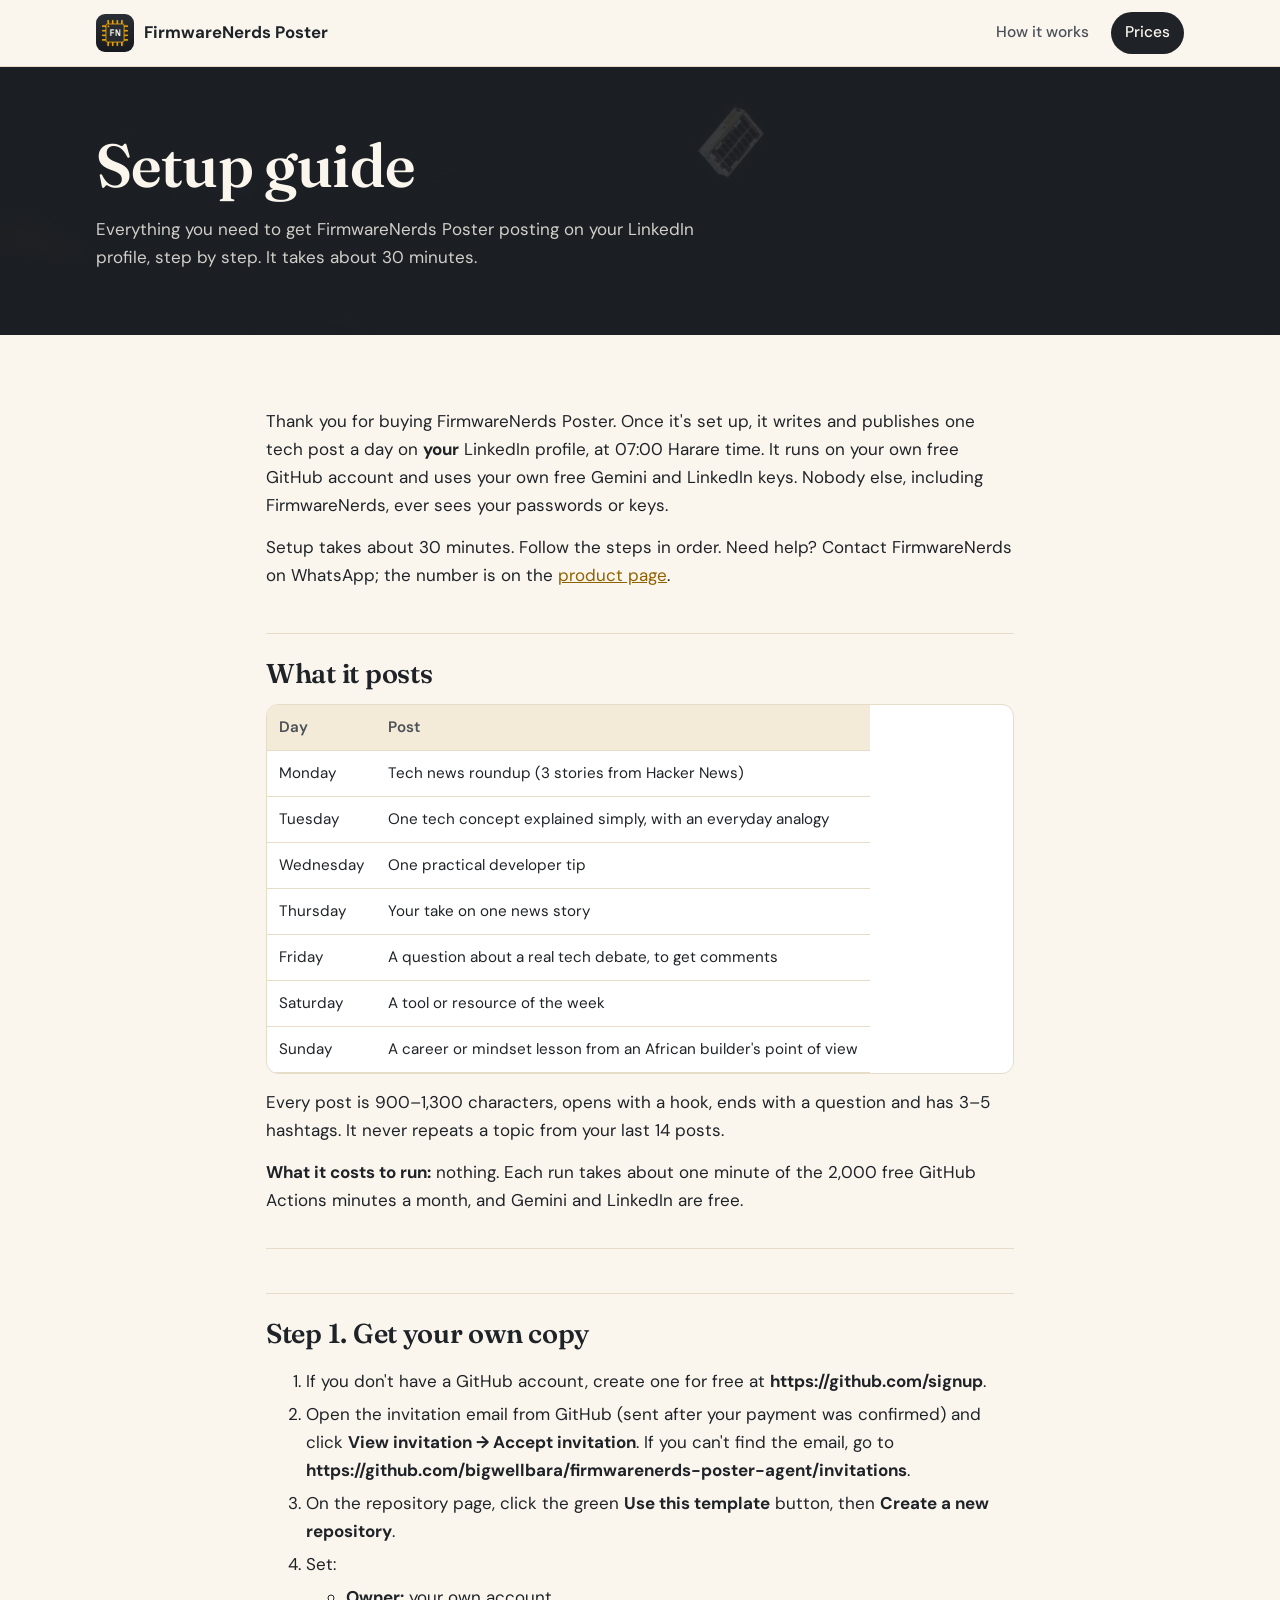
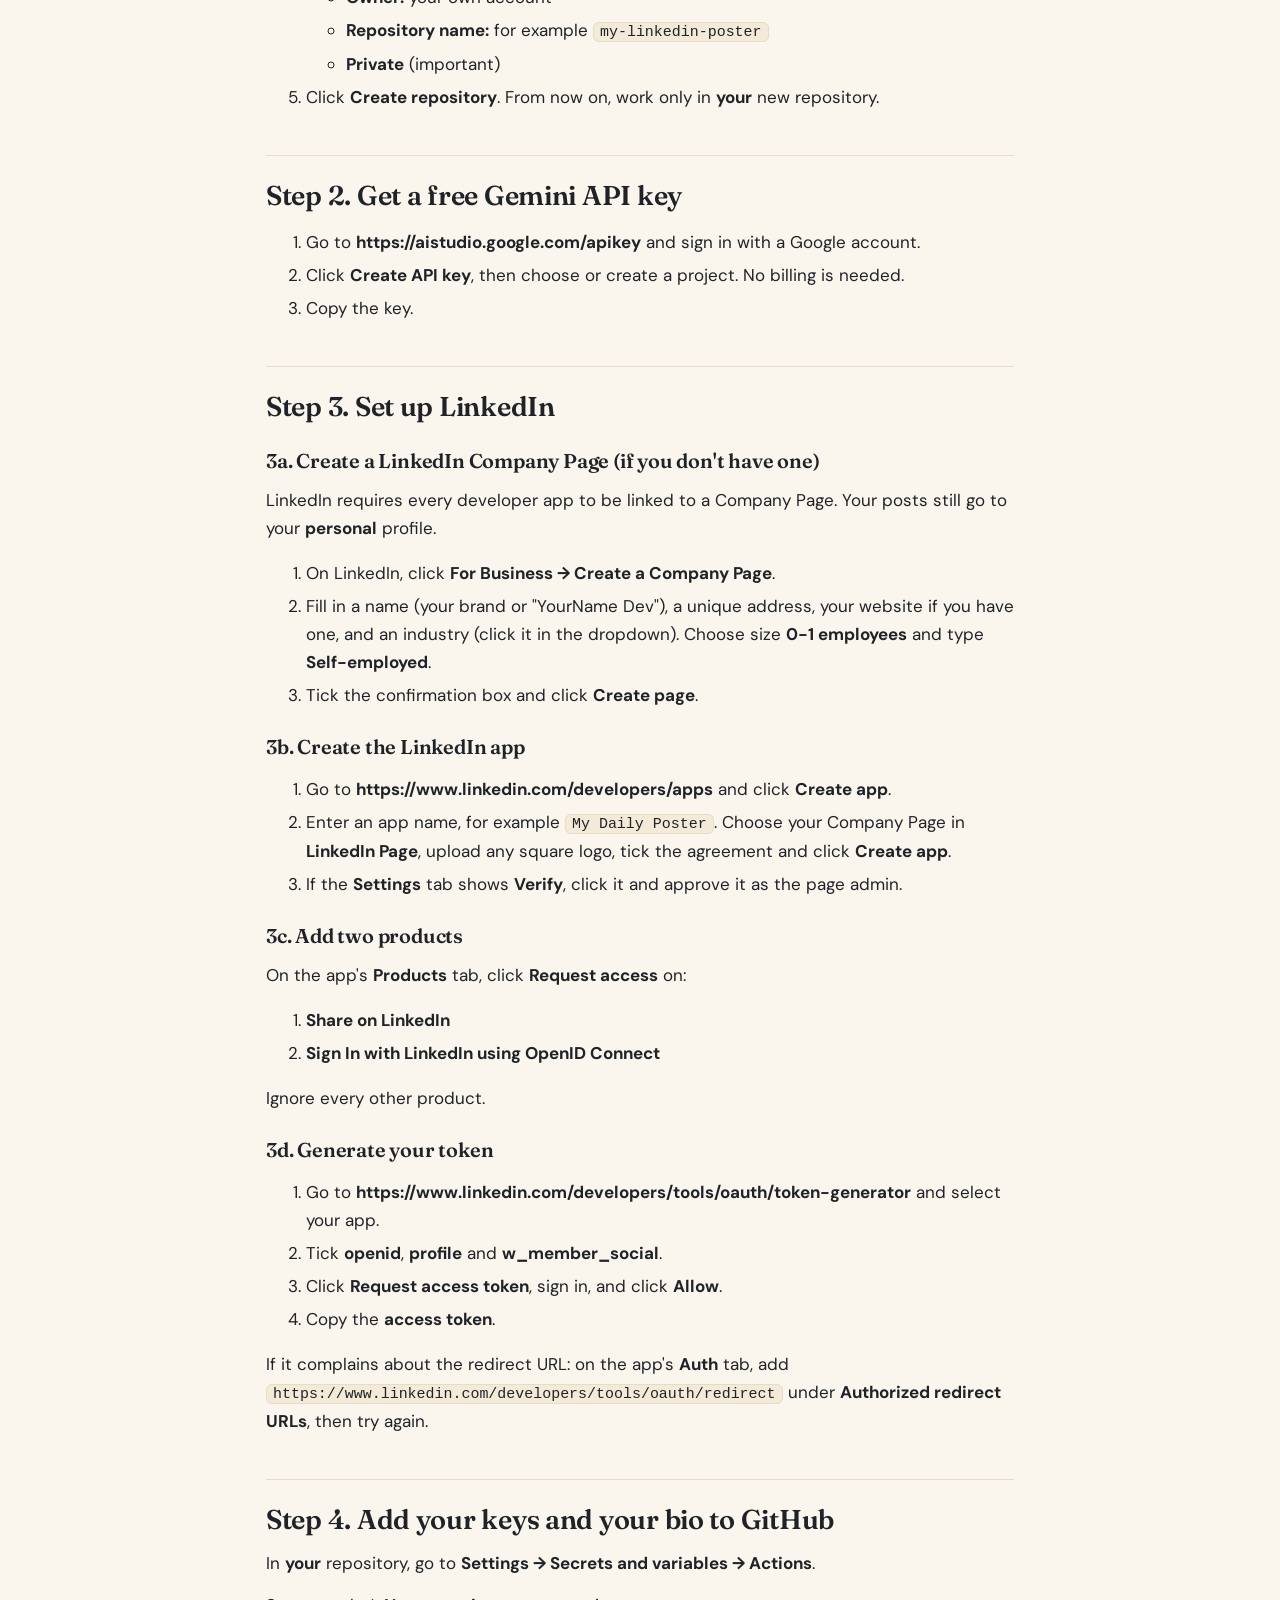
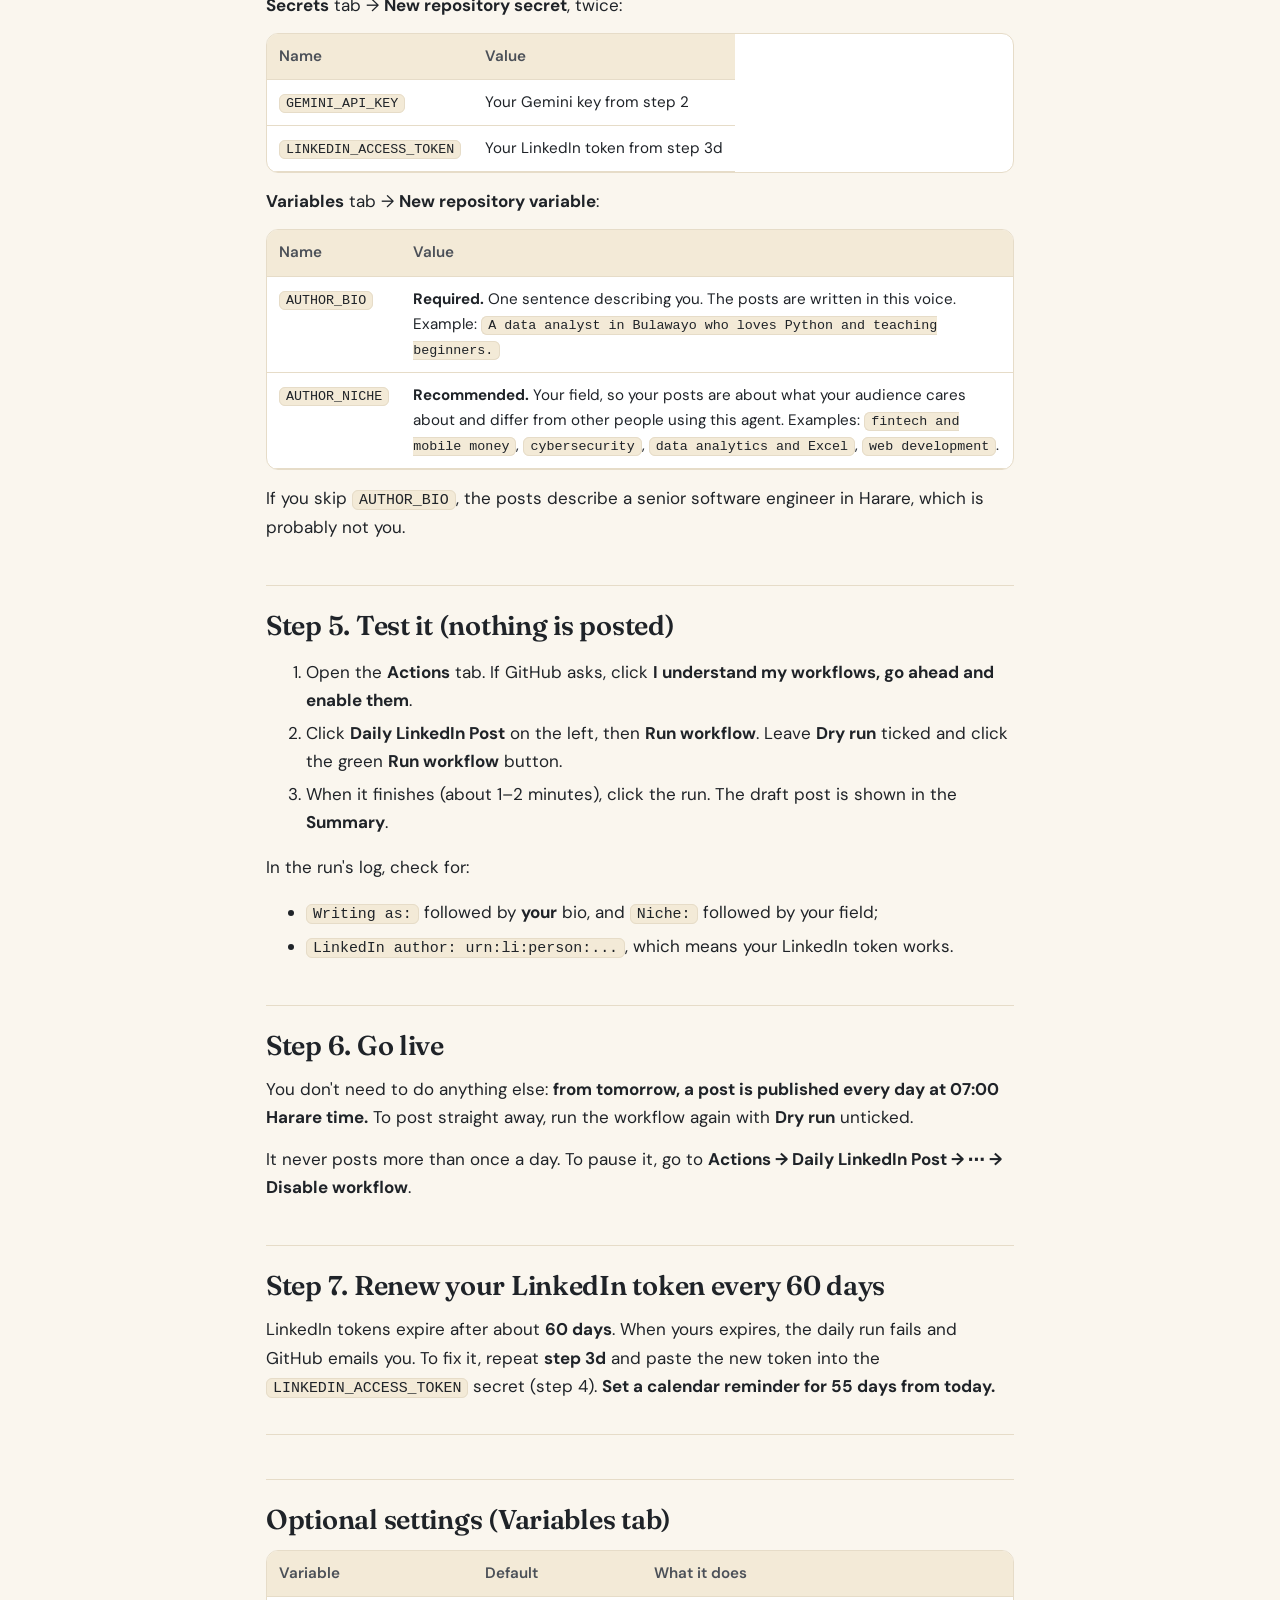
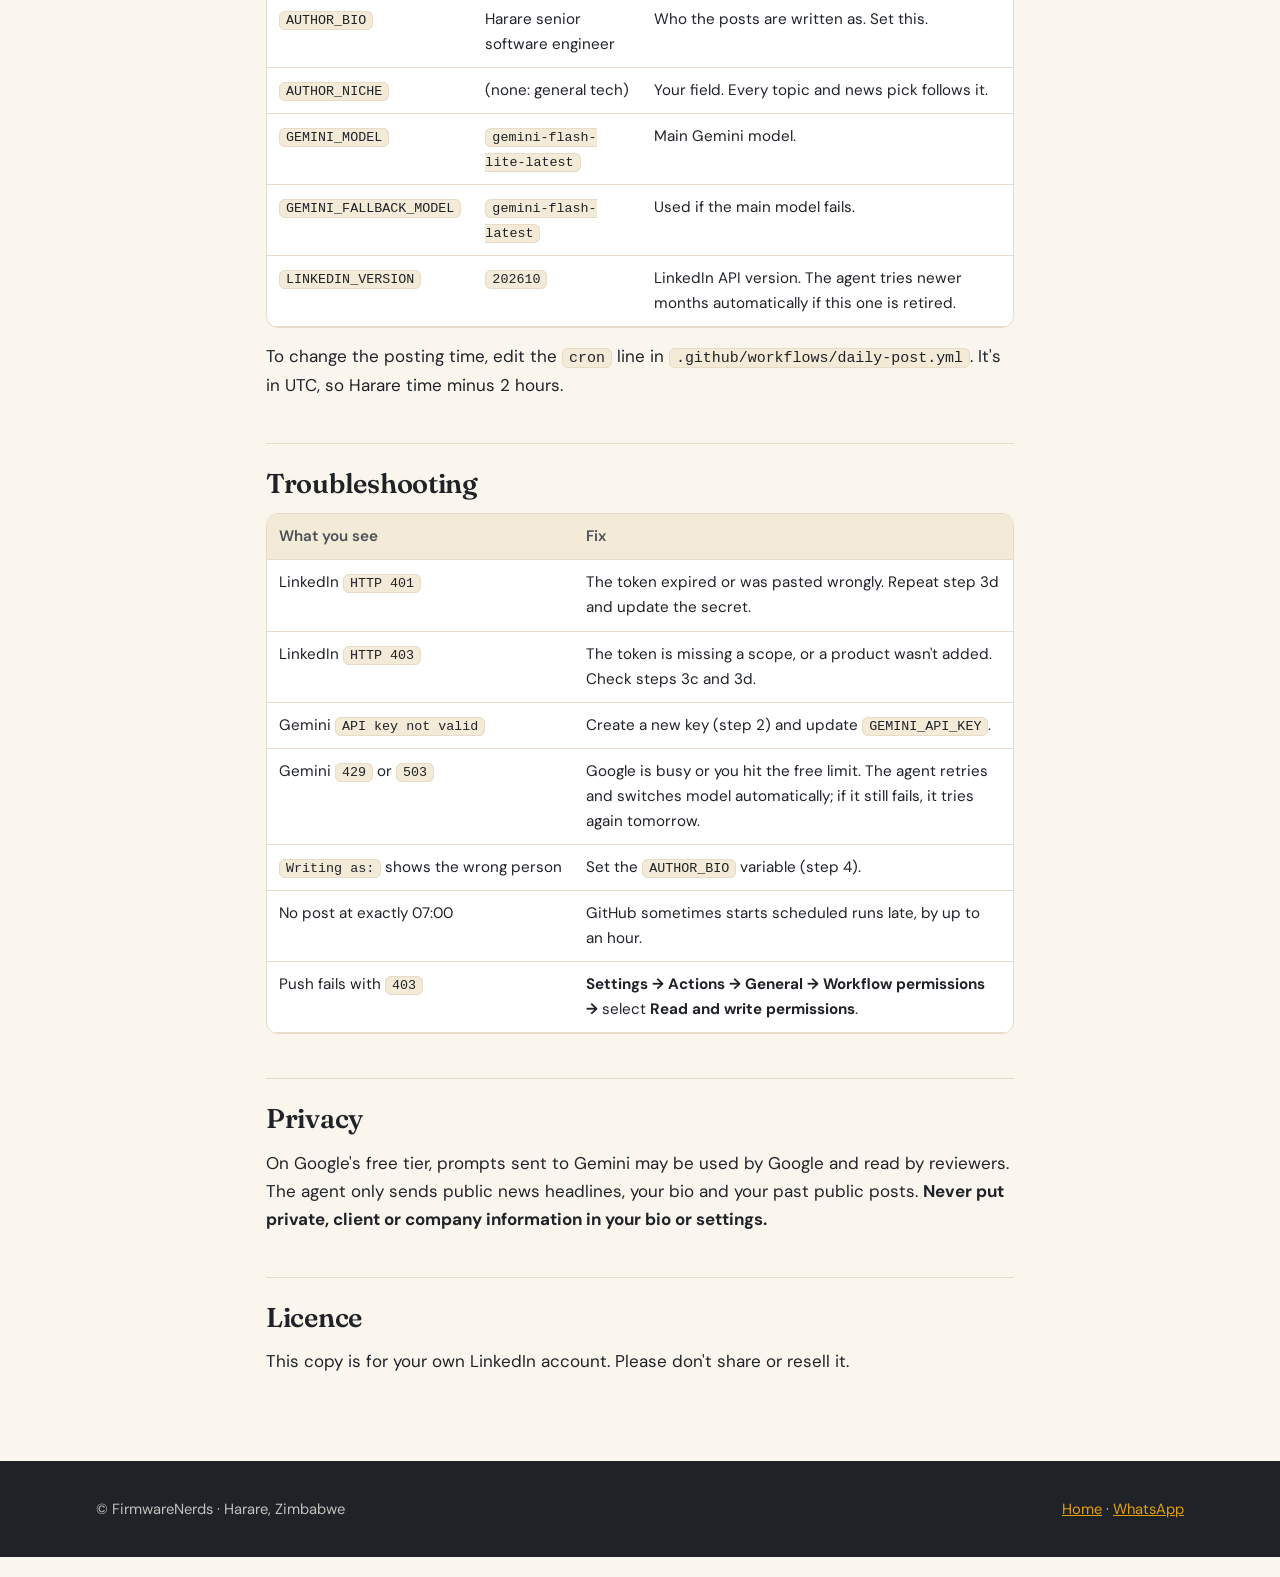
==== commit b4984074: "Replace people photos with NASA spacecraft images; remove photo credits Co-Authored-By: Claude Opus " ====
--- a/setup.html
+++ b/setup.html
@@ -268,9 +268,7 @@
 <footer class="site-footer">
   <div class="wrap">
     <span>© FirmwareNerds · Harare, Zimbabwe</span>
-    <span><a href="./">Home</a> · <a data-whatsapp-help href="#" target="_blank" rel="noopener">WhatsApp</a></span>
-    <span class="credits">Photo by Vitaly Gariev on Unsplash.</span>
-  </div>
+    <span><a href="./">Home</a> · <a data-whatsapp-help href="#" target="_blank" rel="noopener">WhatsApp</a></span>  </div>
 </footer>
 <script src="config.js"></script>
 <script src="assets/site.js"></script>
--- a/assets/style.css
+++ b/assets/style.css
@@ -126,7 +126,7 @@
 .price-card.featured .checklist li::before { box-shadow: inset 0 0 0 5px var(--charcoal); }
 .price-card .checklist { flex: 1; align-content: start; }
 .price-photo { margin: -28px -28px 4px; border-radius: var(--radius) var(--radius) 0 0; overflow: hidden; }
-.price-photo img { width: 100%; aspect-ratio: 16 / 7; object-fit: cover; object-position: center 30%; }
+.price-photo img { width: 100%; aspect-ratio: 16 / 7; object-fit: cover; object-position: center 58%; }
 .price { font-family: var(--serif); font-size: 2.8rem; font-weight: 700; line-height: 1; }
 .price small { font-family: var(--sans); font-size: 1rem; font-weight: 500; opacity: .7; }
 .tag { align-self: flex-start; font-size: .78rem; font-weight: 700; background: var(--gold); color: var(--charcoal); padding: 4px 10px; border-radius: 999px; }
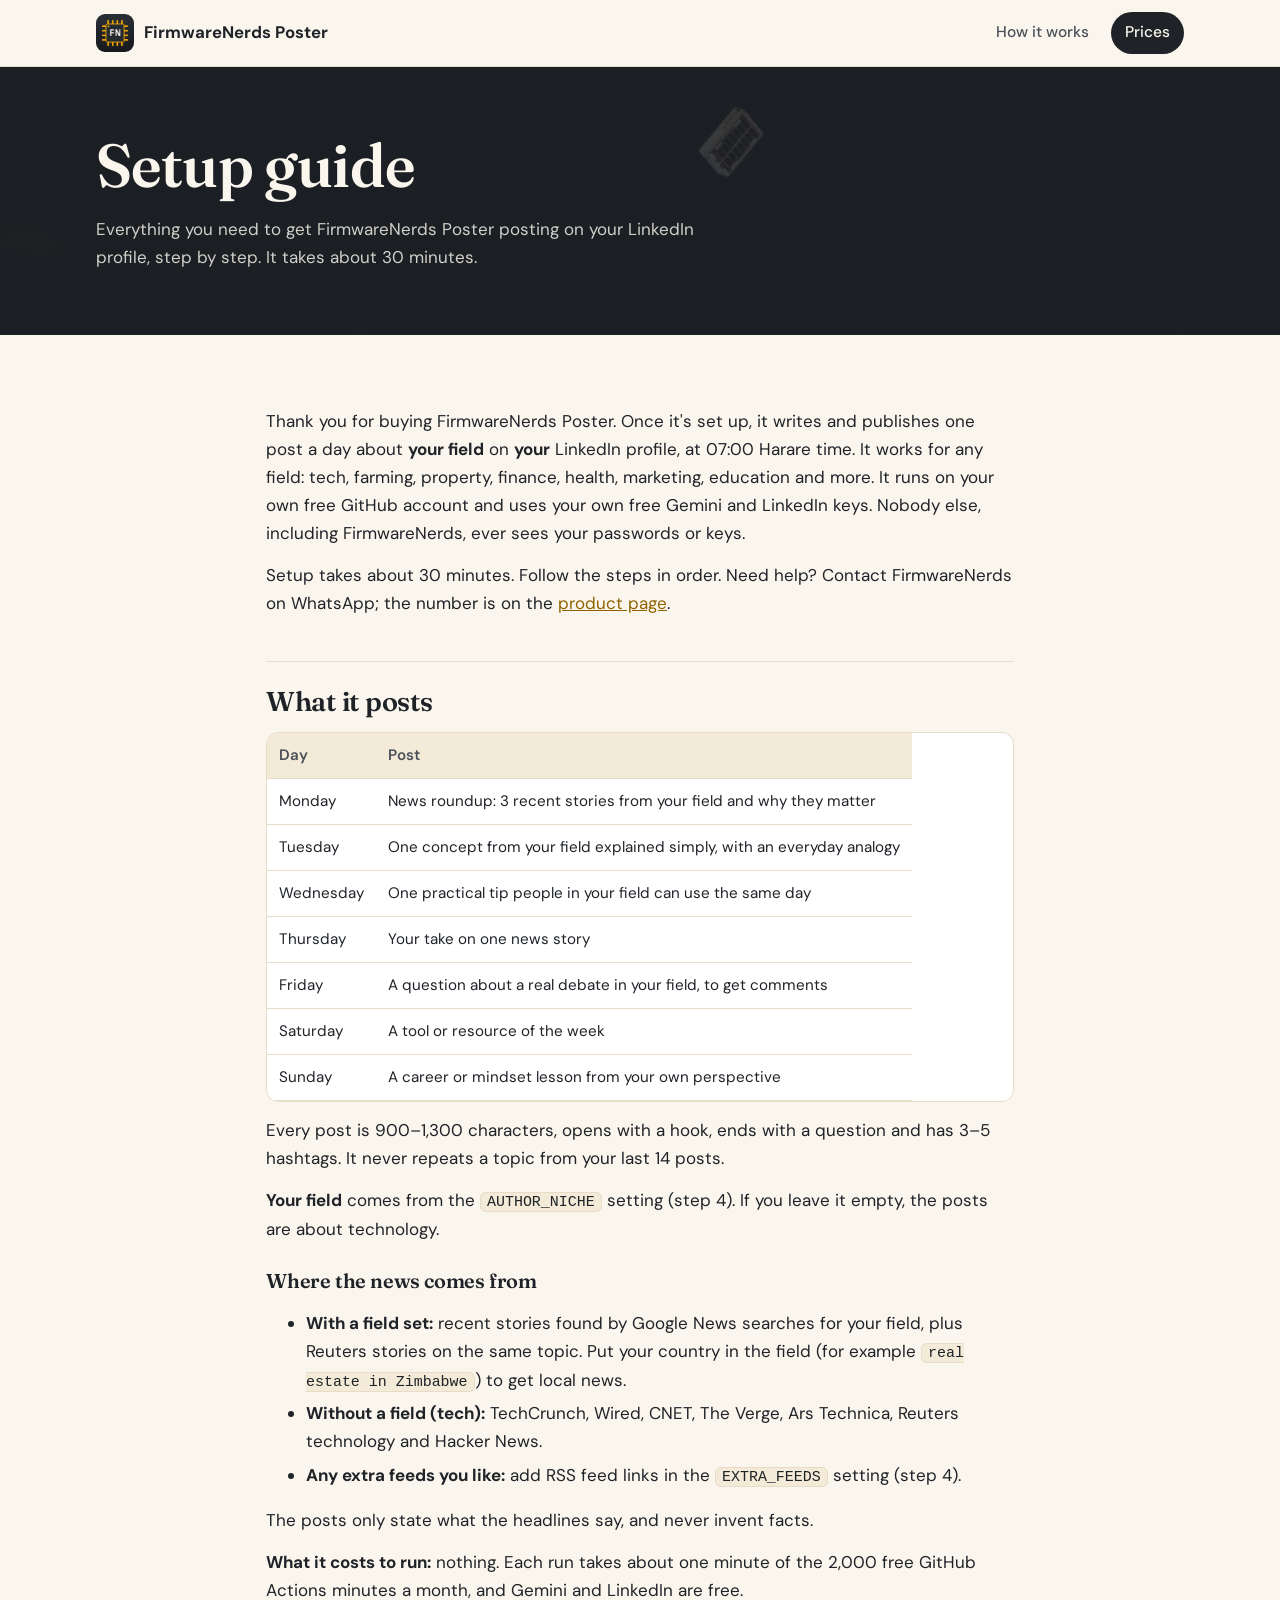
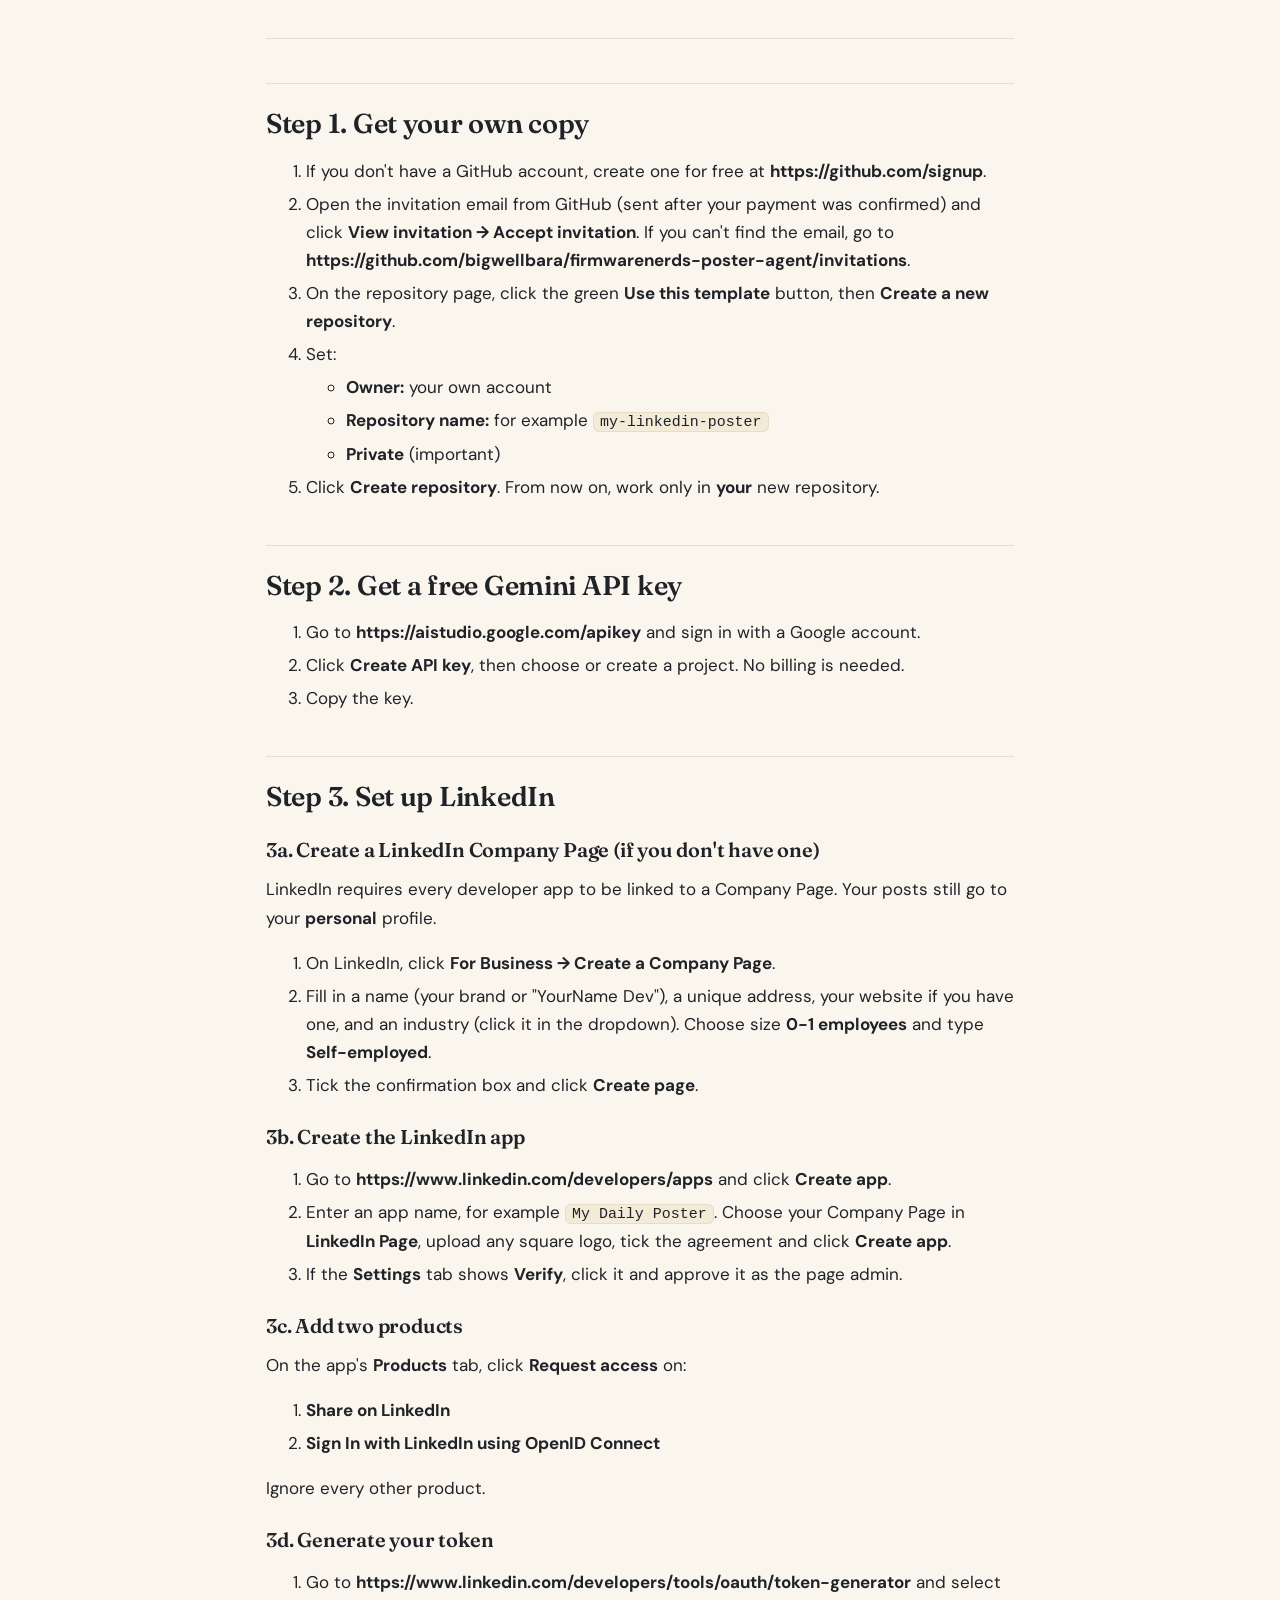
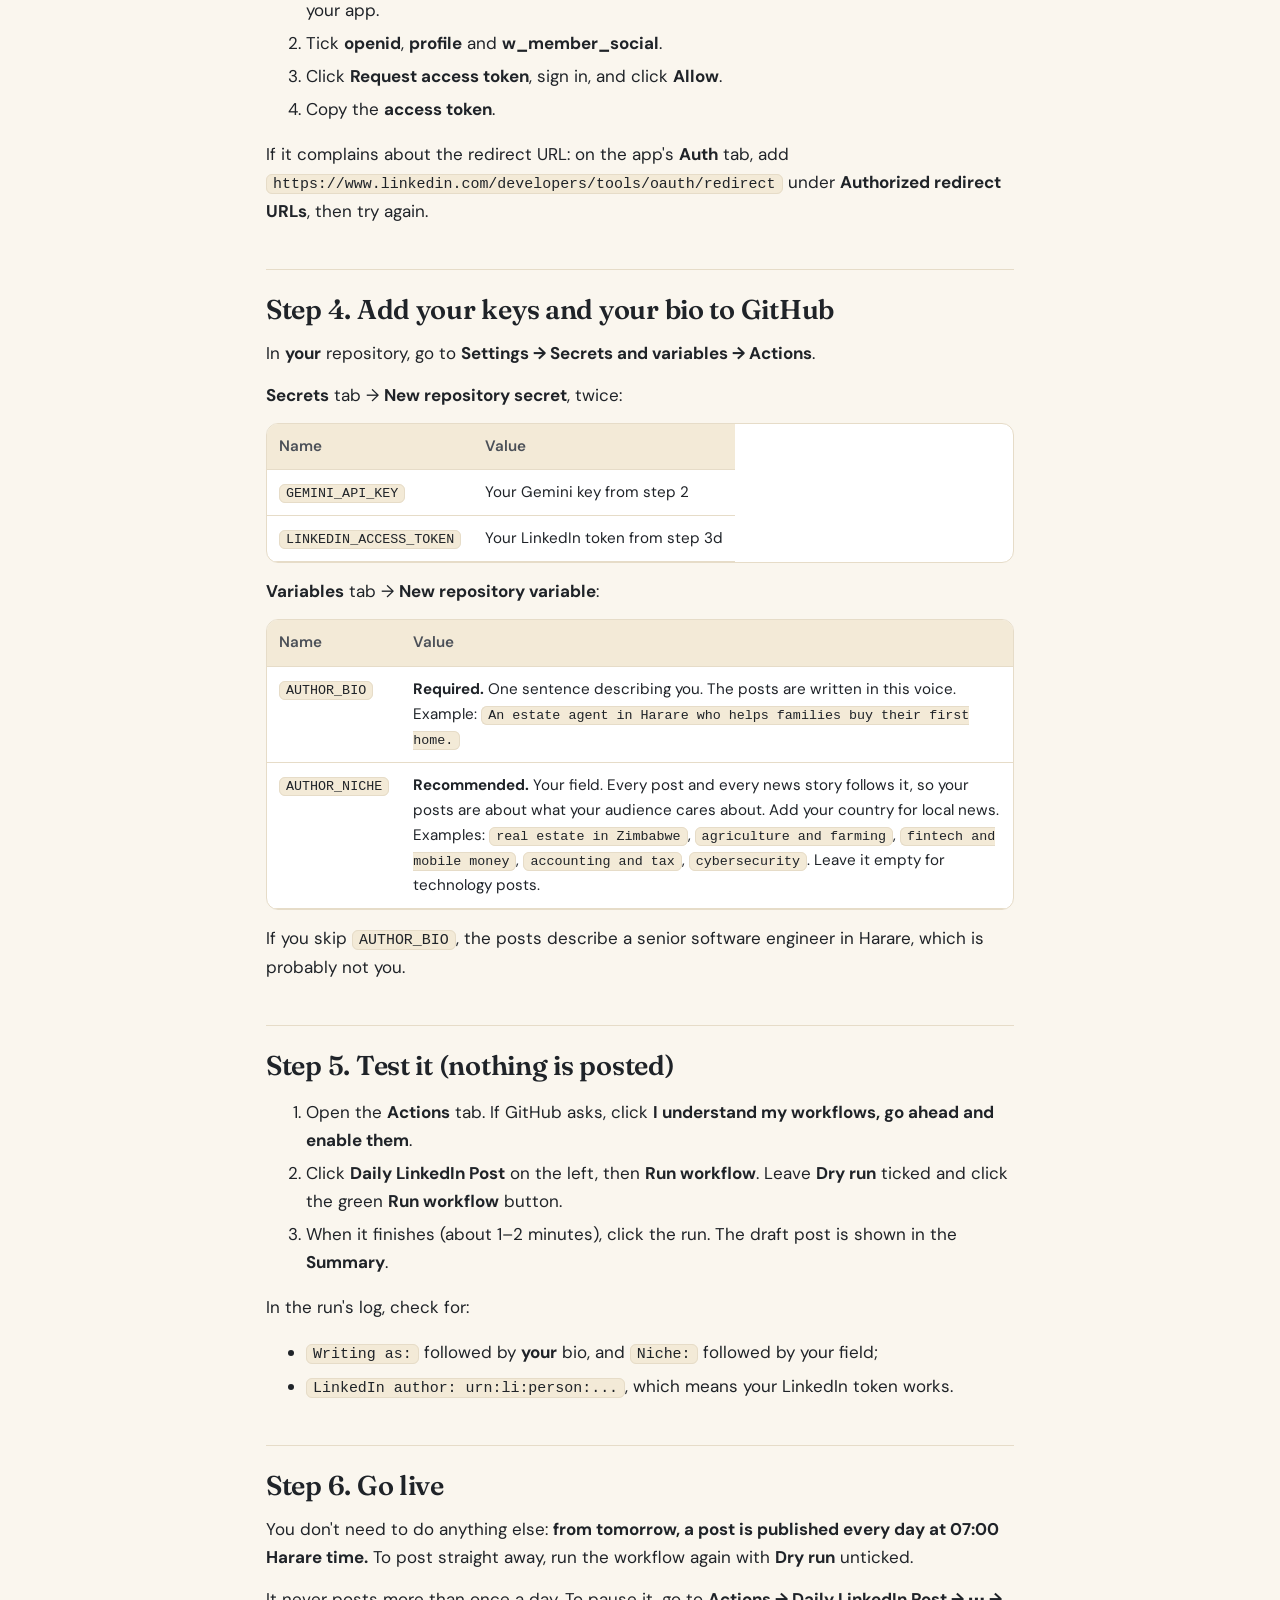
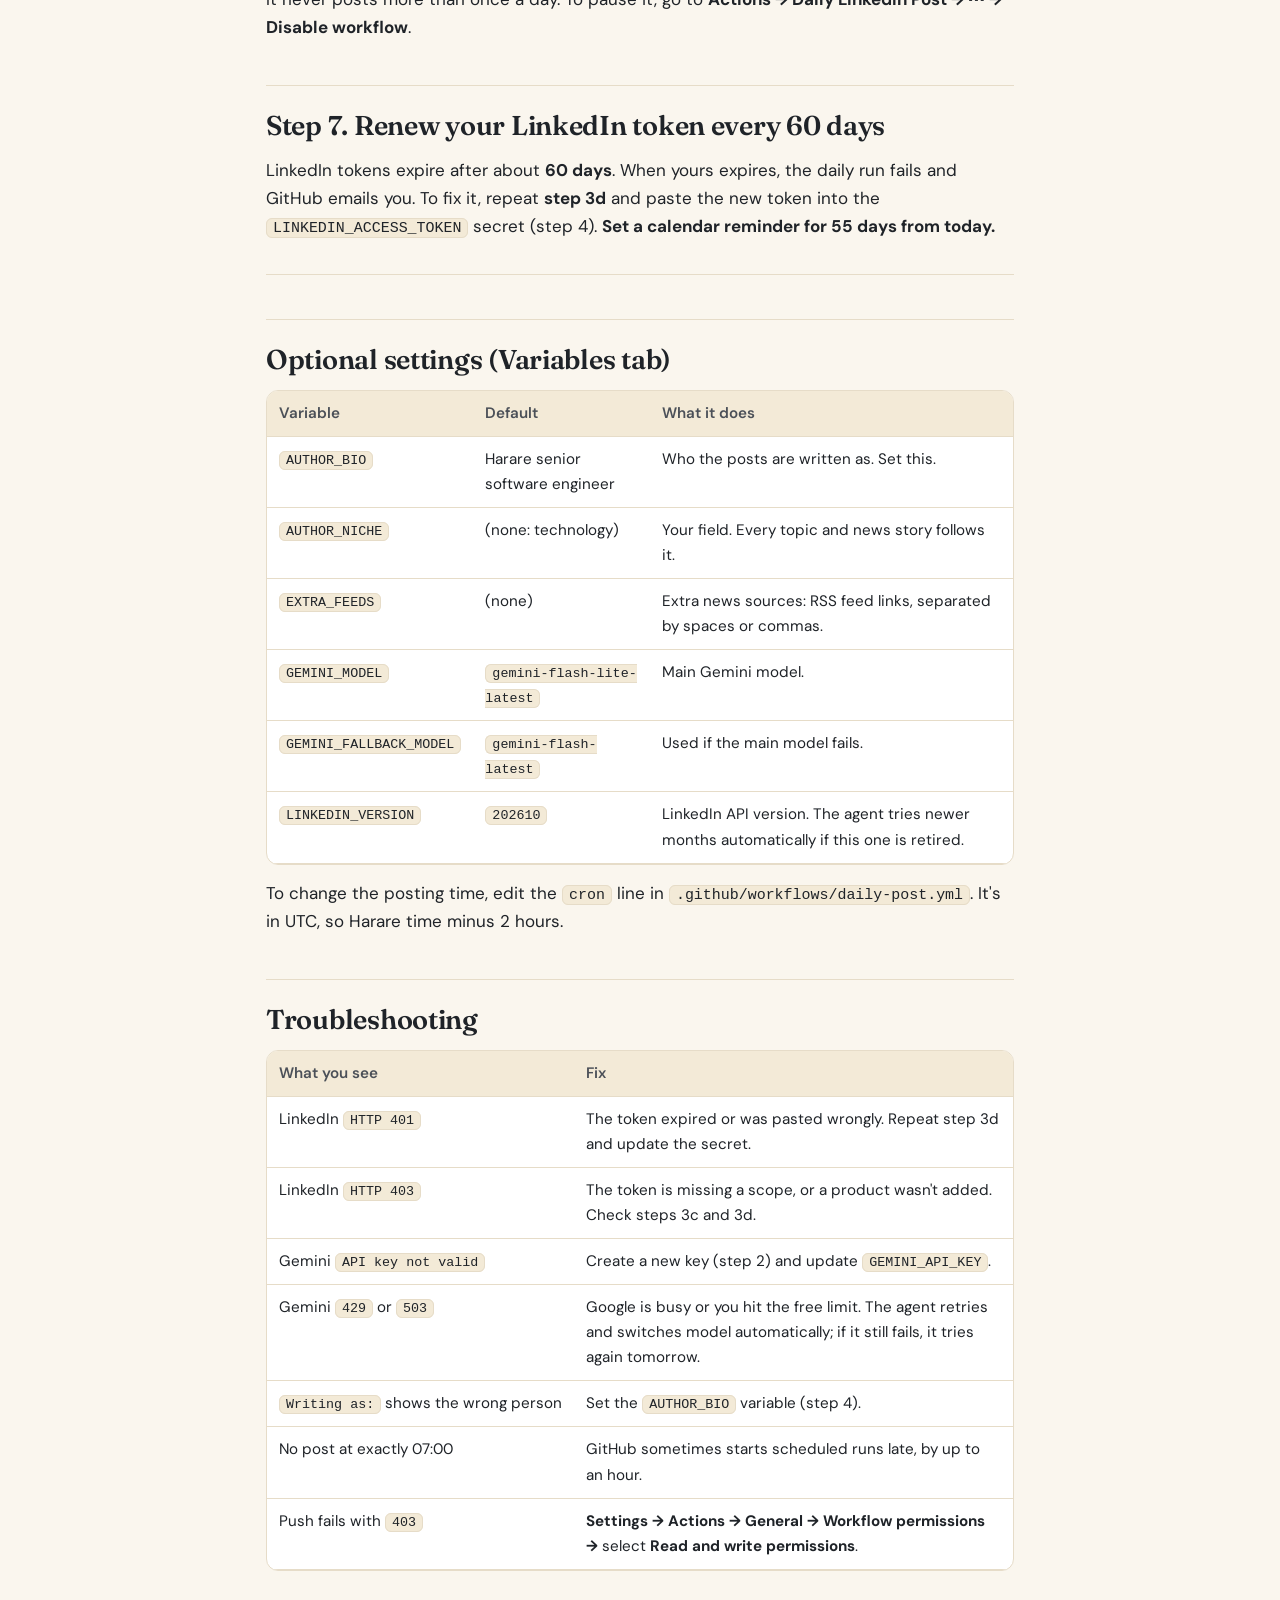
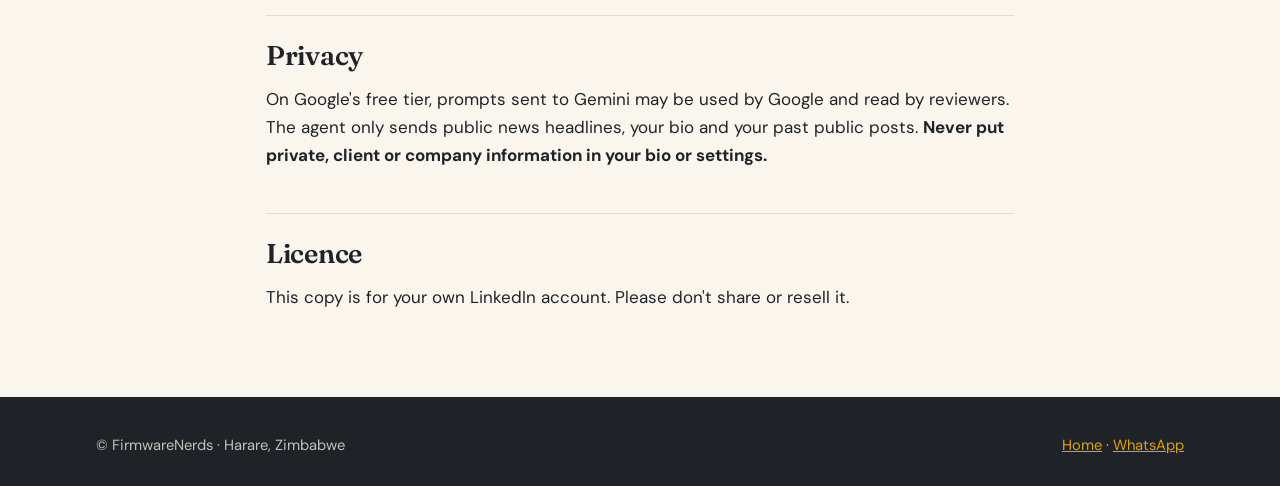
==== commit 75aa02a7: "Built at FirmwareNerds; works for any field; explain news sources Co-Authored-By: Claude Opus 5.5 <n" ====
--- a/setup.html
+++ b/setup.html
@@ -31,7 +31,7 @@
   </div>
   <section>
     <div class="wrap guide">
-<p>Thank you for buying FirmwareNerds Poster. Once it's set up, it writes and publishes one tech post a day on <strong>your</strong> LinkedIn profile, at 07:00 Harare time. It runs on your own free GitHub account and uses your own free Gemini and LinkedIn keys. Nobody else, including FirmwareNerds, ever sees your passwords or keys.</p>
+<p>Thank you for buying FirmwareNerds Poster. Once it's set up, it writes and publishes one post a day about <strong>your field</strong> on <strong>your</strong> LinkedIn profile, at 07:00 Harare time. It works for any field: tech, farming, property, finance, health, marketing, education and more. It runs on your own free GitHub account and uses your own free Gemini and LinkedIn keys. Nobody else, including FirmwareNerds, ever sees your passwords or keys.</p>
 <p>Setup takes about 30 minutes. Follow the steps in order. Need help? Contact FirmwareNerds on WhatsApp; the number is on the <a href="./">product page</a>.</p>
 <h2>What it posts</h2>
 <table>
@@ -44,15 +44,15 @@
 <tbody>
 <tr>
 <td>Monday</td>
-<td>Tech news roundup (3 stories from Hacker News)</td>
+<td>News roundup: 3 recent stories from your field and why they matter</td>
 </tr>
 <tr>
 <td>Tuesday</td>
-<td>One tech concept explained simply, with an everyday analogy</td>
+<td>One concept from your field explained simply, with an everyday analogy</td>
 </tr>
 <tr>
 <td>Wednesday</td>
-<td>One practical developer tip</td>
+<td>One practical tip people in your field can use the same day</td>
 </tr>
 <tr>
 <td>Thursday</td>
@@ -60,7 +60,7 @@
 </tr>
 <tr>
 <td>Friday</td>
-<td>A question about a real tech debate, to get comments</td>
+<td>A question about a real debate in your field, to get comments</td>
 </tr>
 <tr>
 <td>Saturday</td>
@@ -68,11 +68,19 @@
 </tr>
 <tr>
 <td>Sunday</td>
-<td>A career or mindset lesson from an African builder's point of view</td>
+<td>A career or mindset lesson from your own perspective</td>
 </tr>
 </tbody>
 </table>
 <p>Every post is 900–1,300 characters, opens with a hook, ends with a question and has 3–5 hashtags. It never repeats a topic from your last 14 posts.</p>
+<p><strong>Your field</strong> comes from the <code>AUTHOR_NICHE</code> setting (step 4). If you leave it empty, the posts are about technology.</p>
+<h3>Where the news comes from</h3>
+<ul>
+<li><strong>With a field set:</strong> recent stories found by Google News searches for your field, plus Reuters stories on the same topic. Put your country in the field (for example <code>real estate in Zimbabwe</code>) to get local news.</li>
+<li><strong>Without a field (tech):</strong> TechCrunch, Wired, CNET, The Verge, Ars Technica, Reuters technology and Hacker News.</li>
+<li><strong>Any extra feeds you like:</strong> add RSS feed links in the <code>EXTRA_FEEDS</code> setting (step 4).</li>
+</ul>
+<p>The posts only state what the headlines say, and never invent facts.</p>
 <p><strong>What it costs to run:</strong> nothing. Each run takes about one minute of the 2,000 free GitHub Actions minutes a month, and Gemini and LinkedIn are free.</p>
 <hr />
 <h2>Step 1. Get your own copy</h2>
@@ -155,11 +163,11 @@
 <tbody>
 <tr>
 <td><code>AUTHOR_BIO</code></td>
-<td><strong>Required.</strong> One sentence describing you. The posts are written in this voice. Example: <code>A data analyst in Bulawayo who loves Python and teaching beginners.</code></td>
+<td><strong>Required.</strong> One sentence describing you. The posts are written in this voice. Example: <code>An estate agent in Harare who helps families buy their first home.</code></td>
 </tr>
 <tr>
 <td><code>AUTHOR_NICHE</code></td>
-<td><strong>Recommended.</strong> Your field, so your posts are about what your audience cares about and differ from other people using this agent. Examples: <code>fintech and mobile money</code>, <code>cybersecurity</code>, <code>data analytics and Excel</code>, <code>web development</code>.</td>
+<td><strong>Recommended.</strong> Your field. Every post and every news story follows it, so your posts are about what your audience cares about. Add your country for local news. Examples: <code>real estate in Zimbabwe</code>, <code>agriculture and farming</code>, <code>fintech and mobile money</code>, <code>accounting and tax</code>, <code>cybersecurity</code>. Leave it empty for technology posts.</td>
 </tr>
 </tbody>
 </table>
@@ -198,8 +206,13 @@
 </tr>
 <tr>
 <td><code>AUTHOR_NICHE</code></td>
-<td>(none: general tech)</td>
-<td>Your field. Every topic and news pick follows it.</td>
+<td>(none: technology)</td>
+<td>Your field. Every topic and news story follows it.</td>
+</tr>
+<tr>
+<td><code>EXTRA_FEEDS</code></td>
+<td>(none)</td>
+<td>Extra news sources: RSS feed links, separated by spaces or commas.</td>
 </tr>
 <tr>
 <td><code>GEMINI_MODEL</code></td>
--- a/assets/style.css
+++ b/assets/style.css
@@ -67,16 +67,73 @@
 .btn-block { width: 100%; }
 .actions { display: flex; flex-wrap: wrap; gap: 12px; margin-top: 28px; }
 
-/* Hero: Harare at night */
+/* Hero: animated galaxy */
 .hero {
-  position: relative; color: #fff; padding: 110px 0 120px;
-  background:
-    linear-gradient(100deg, rgba(20, 22, 26, .92) 0%, rgba(20, 22, 26, .78) 45%, rgba(20, 22, 26, .35) 100%),
-    url("img/hero-harare.jpg") center 60% / cover no-repeat;
+  position: relative; overflow: hidden; color: #fff; padding: 120px 0 132px;
+  background: radial-gradient(ellipse at 78% 45%, #0f1830 0%, #070a13 55%, #03050a 100%);
+}
+.hero-sky { position: absolute; inset: 0; pointer-events: none; }
+.hero-sky::after {           /* keeps the text side readable */
+  content: ""; position: absolute; inset: 0;
+  background: linear-gradient(90deg, rgba(3, 5, 10, .88) 0%, rgba(3, 5, 10, .6) 42%, rgba(3, 5, 10, 0) 78%);
+}
+.galaxy {
+  position: absolute; top: 50%; right: -10%; width: min(980px, 82vw); max-width: none;
+  transform: translateY(-50%);
+  -webkit-mask-image: radial-gradient(circle at center, #000 38%, transparent 70%);
+          mask-image: radial-gradient(circle at center, #000 38%, transparent 70%);
+  animation: galaxy-drift 70s ease-in-out infinite alternate;
+}
+@keyframes galaxy-drift {
+  from { transform: translateY(-50%) scale(1) rotate(0deg); }
+  to   { transform: translateY(-52%) scale(1.14) rotate(8deg); }
+}
+.stars { position: absolute; inset: 0; width: 100%; height: 100%; }
+.hero-content { position: relative; z-index: 2; }
+@media (max-width: 760px) {
+  .galaxy { right: -50%; top: 42%; width: 150vw; opacity: .95; }
+  .hero-sky::after { background: linear-gradient(180deg, rgba(3, 5, 10, .25) 0%, rgba(3, 5, 10, .55) 45%, rgba(3, 5, 10, .75) 100%); }
 }
 .hero .lead { color: rgba(255, 255, 255, .86); }
 .hero h1 { max-width: 760px; }
 .hero h1 em { font-style: normal; color: var(--gold); }
+
+/* Hero text animation */
+.word { display: inline-block; opacity: 0; transform: translateY(18px); filter: blur(6px);
+  animation: rise .7s cubic-bezier(.2, .7, .2, 1) forwards; animation-delay: calc(var(--i) * 75ms + 150ms); }
+@keyframes rise { to { opacity: 1; transform: none; filter: none; } }
+.shimmer {
+  display: inline-block; opacity: 0;
+  background: linear-gradient(100deg, var(--gold) 0%, var(--gold) 35%, #fff4cc 50%, var(--gold) 65%, var(--gold) 100%);
+  background-size: 260% 100%; -webkit-background-clip: text; background-clip: text; color: transparent !important;
+  animation: rise .9s cubic-bezier(.2, .7, .2, 1) .75s forwards, shimmer 5s linear 1.6s infinite;
+}
+@keyframes shimmer { from { background-position: 100% 0; } to { background-position: -160% 0; } }
+.hero .lead, .hero .actions, .hero .hero-points { opacity: 0; animation: rise .8s ease forwards; }
+.hero .lead { animation-delay: 1.1s; }
+.hero .actions { animation-delay: 1.3s; }
+.hero .hero-points { animation-delay: 1.5s; }
+.hero .btn-primary { animation: glow 2.8s ease-in-out 2.4s infinite; }
+@keyframes glow {
+  0%, 100% { box-shadow: 0 0 0 0 rgba(227, 160, 8, .55); }
+  50%      { box-shadow: 0 0 0 10px rgba(227, 160, 8, 0); }
+}
+
+/* Safety net: after the intro, text is always visible even if an animation didn't run */
+.hero-done .word, .hero-done .shimmer, .hero-done .lead, .hero-done .actions, .hero-done .hero-points {
+  opacity: 1 !important; transform: none !important; filter: none !important;
+}
+
+/* Fade-up as sections scroll into view (only when JS is running) */
+.js-anim .reveal { opacity: 0; transform: translateY(26px); transition: opacity .8s ease, transform .8s cubic-bezier(.2, .7, .2, 1); }
+.js-anim .reveal.in { opacity: 1; transform: none; }
+
+@media (prefers-reduced-motion: reduce) {
+  .galaxy, .word, .shimmer, .hero .lead, .hero .actions, .hero .hero-points, .hero .btn-primary { animation: none !important; }
+  .word, .hero .lead, .hero .actions, .hero .hero-points { opacity: 1; transform: none; filter: none; }
+  .shimmer { opacity: 1; background: none; color: var(--gold) !important; }
+  .js-anim .reveal { opacity: 1; transform: none; transition: none; }
+}
 .hero-points { display: flex; flex-wrap: wrap; gap: 10px 22px; margin-top: 26px; padding: 0; list-style: none; color: rgba(255, 255, 255, .85); font-size: .95rem; }
 .hero-points li::before { content: "●"; color: var(--gold); margin-right: 8px; font-size: .7em; vertical-align: middle; }
 
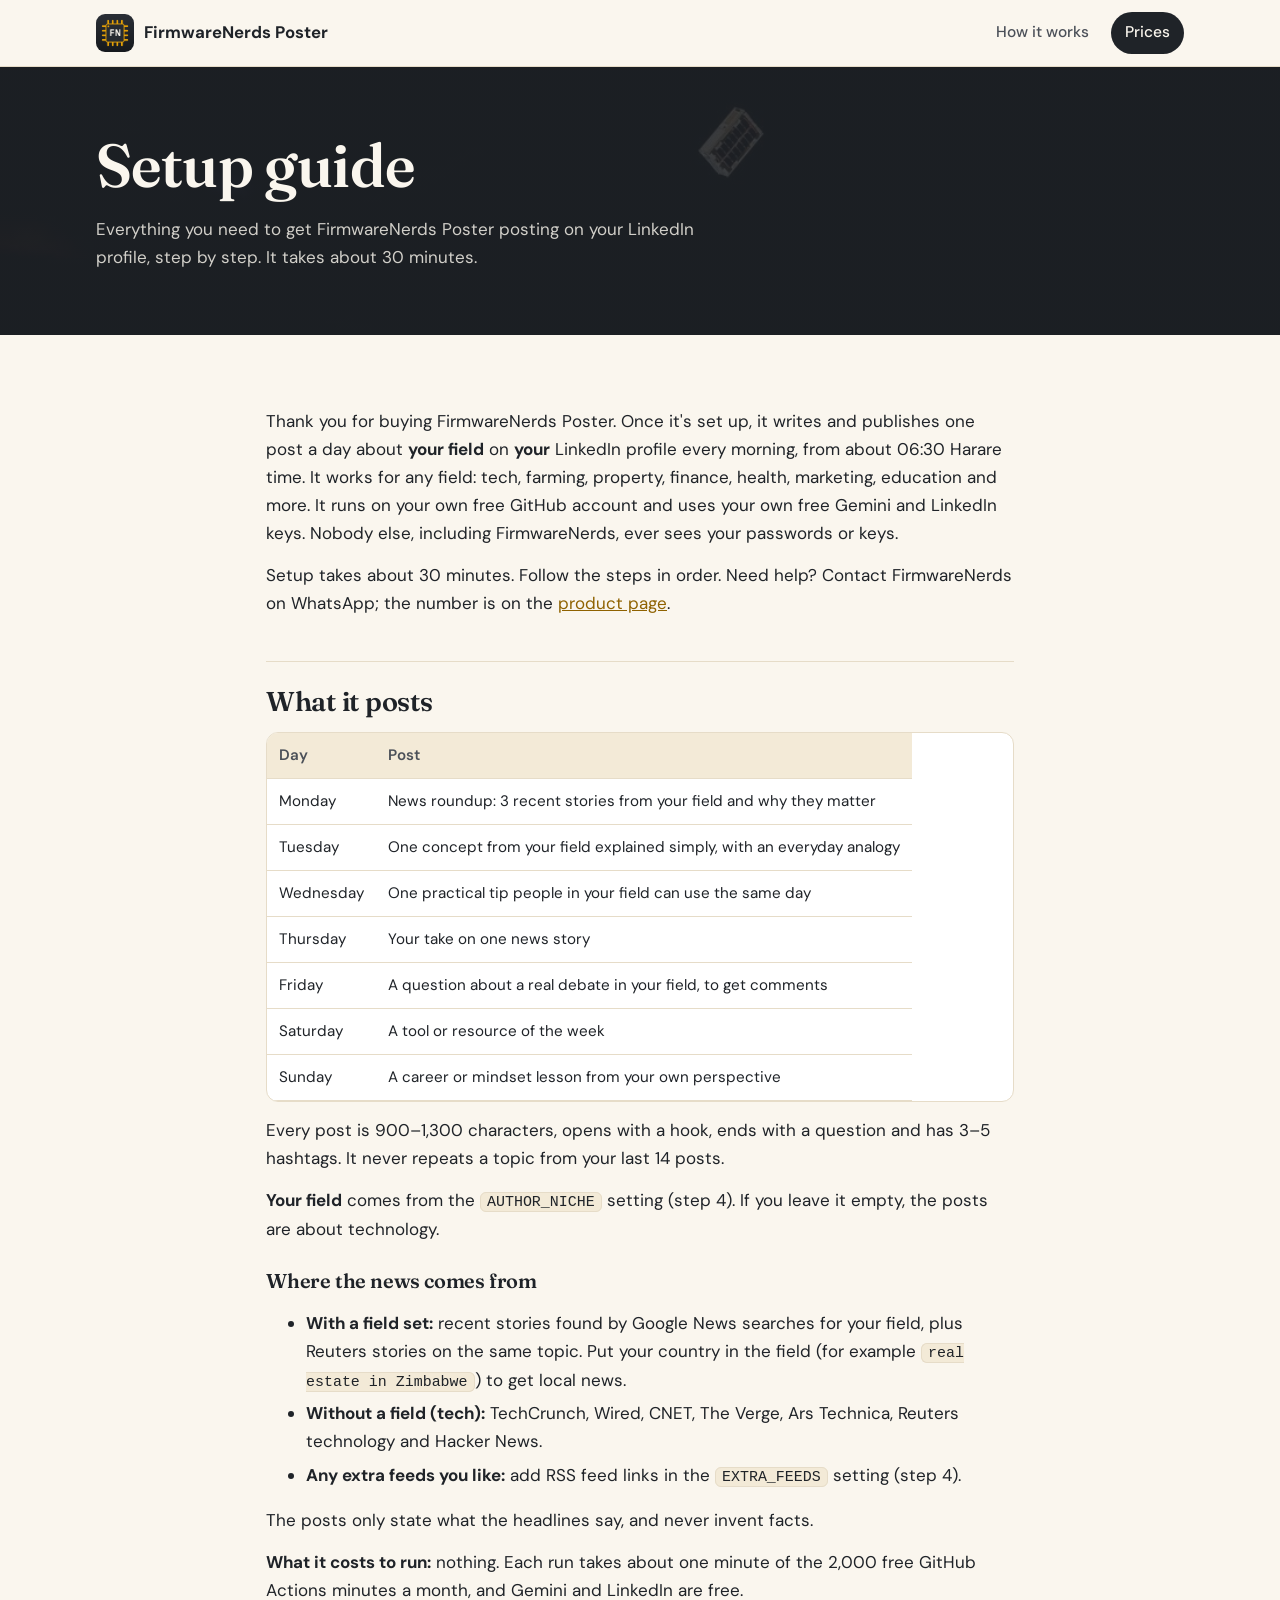
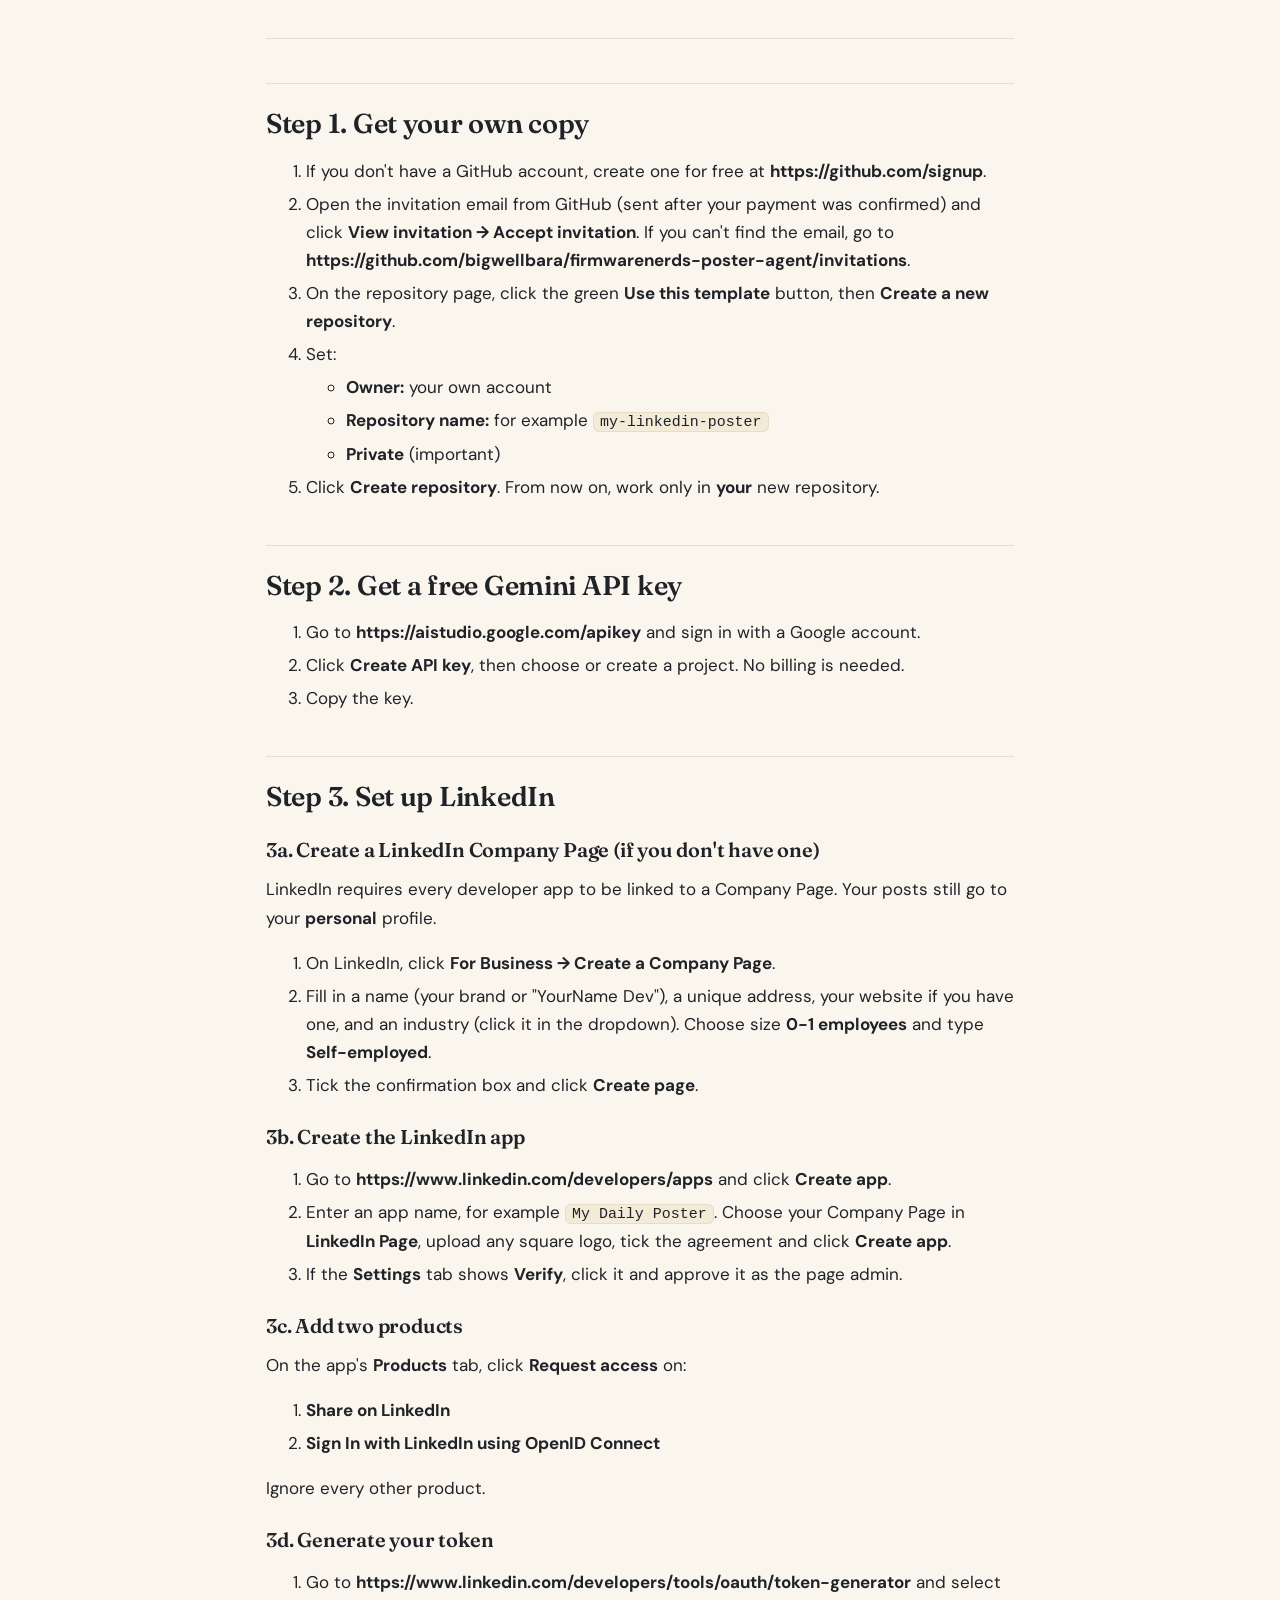
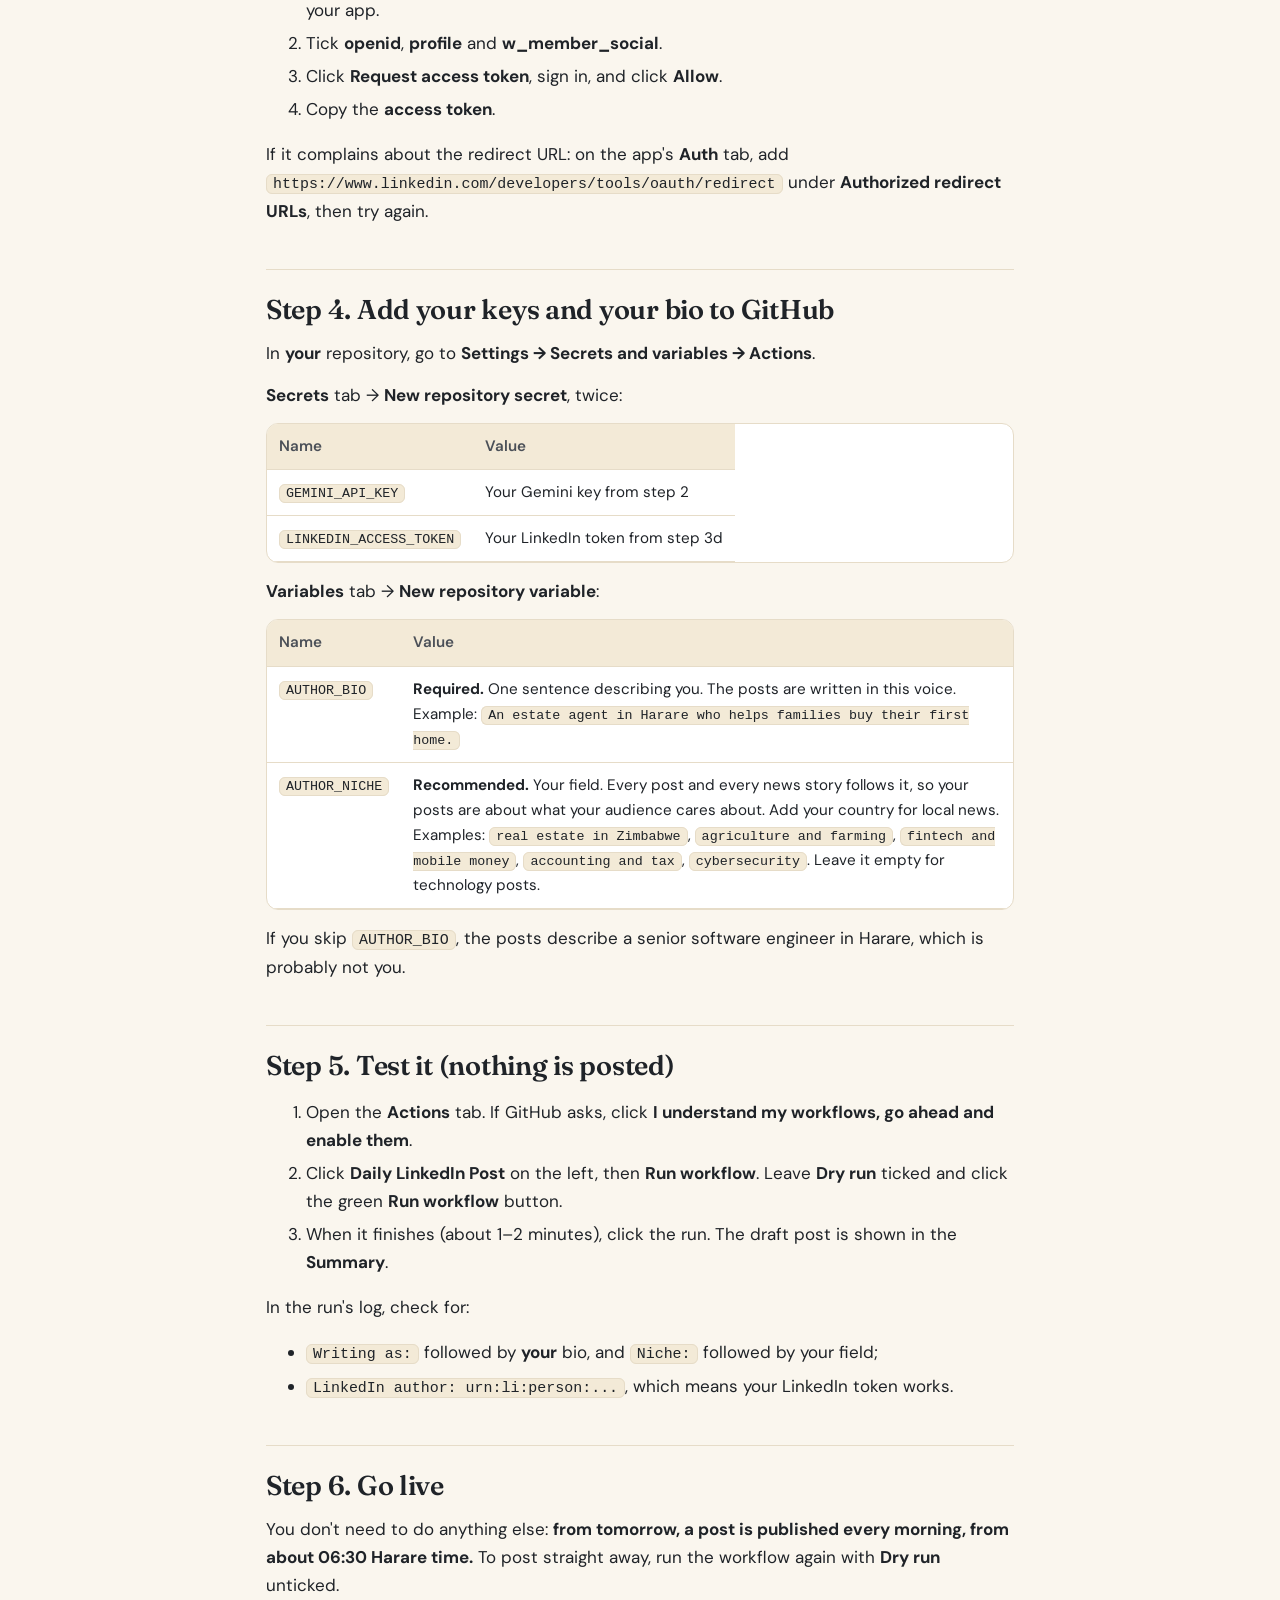
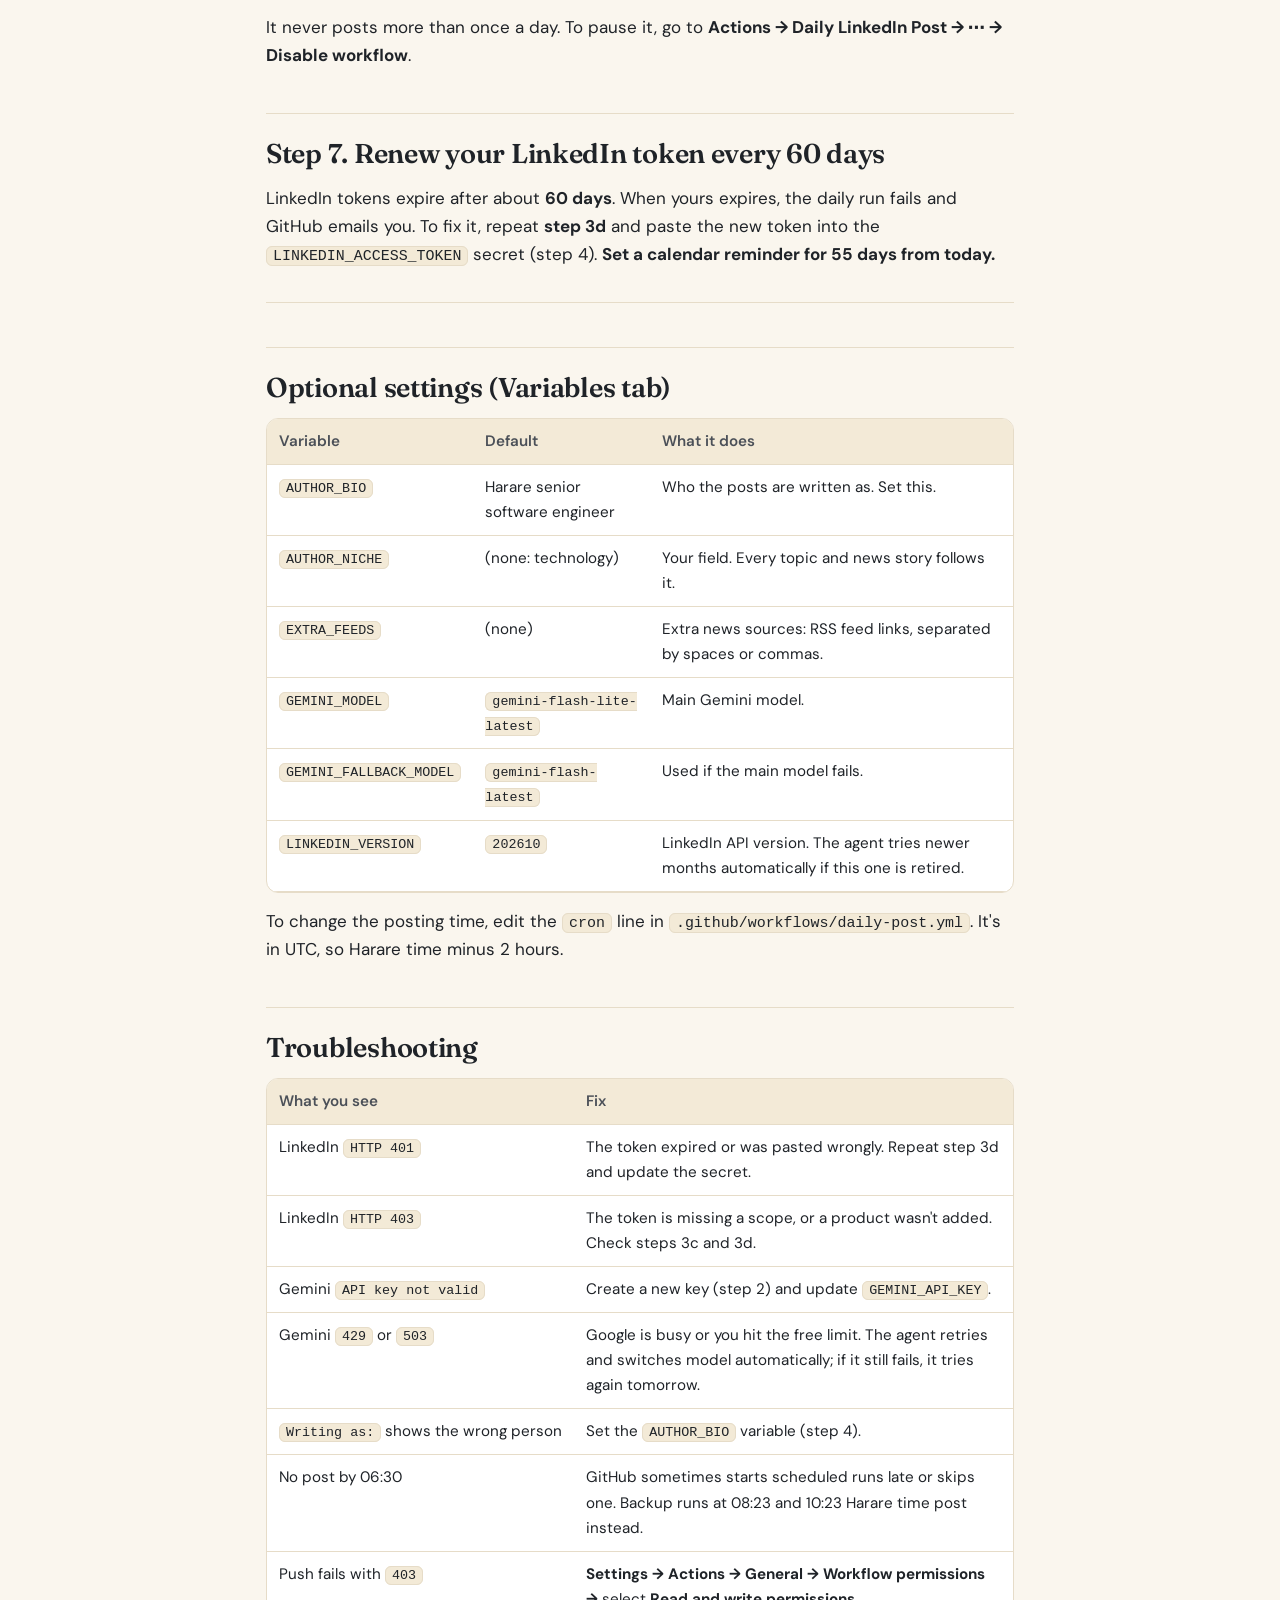
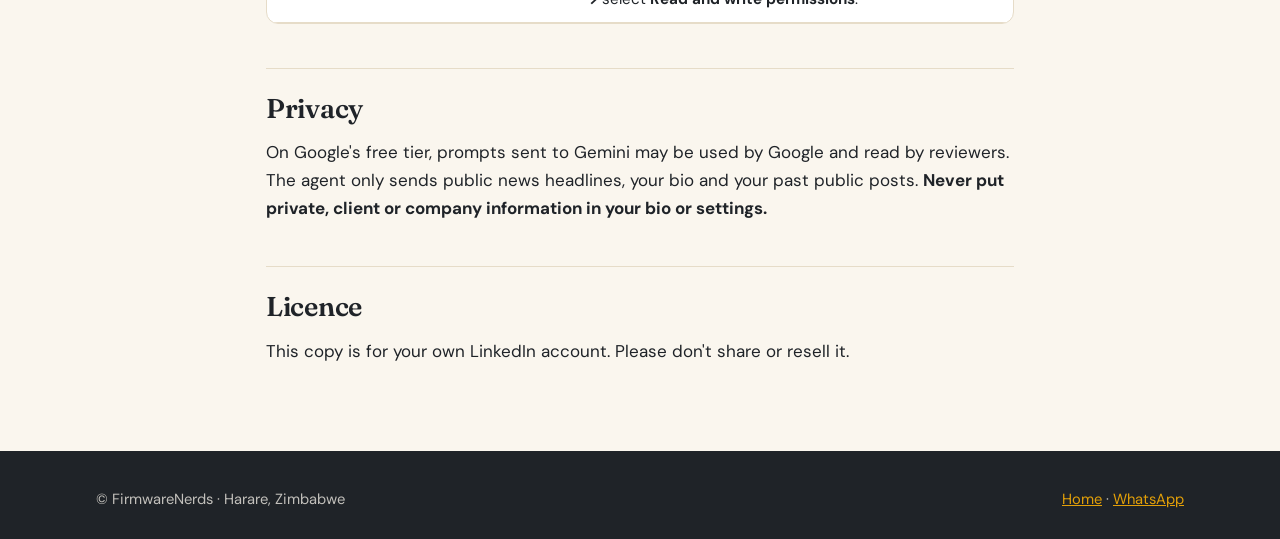
==== commit ef93a314: "Run at 06:23 with backup runs at 08:23 and 10:23 Harare time GitHub dropped the 07:00 run on 2026-11" ====
--- a/setup.html
+++ b/setup.html
@@ -31,7 +31,7 @@
   </div>
   <section>
     <div class="wrap guide">
-<p>Thank you for buying FirmwareNerds Poster. Once it's set up, it writes and publishes one post a day about <strong>your field</strong> on <strong>your</strong> LinkedIn profile, at 07:00 Harare time. It works for any field: tech, farming, property, finance, health, marketing, education and more. It runs on your own free GitHub account and uses your own free Gemini and LinkedIn keys. Nobody else, including FirmwareNerds, ever sees your passwords or keys.</p>
+<p>Thank you for buying FirmwareNerds Poster. Once it's set up, it writes and publishes one post a day about <strong>your field</strong> on <strong>your</strong> LinkedIn profile every morning, from about 06:30 Harare time. It works for any field: tech, farming, property, finance, health, marketing, education and more. It runs on your own free GitHub account and uses your own free Gemini and LinkedIn keys. Nobody else, including FirmwareNerds, ever sees your passwords or keys.</p>
 <p>Setup takes about 30 minutes. Follow the steps in order. Need help? Contact FirmwareNerds on WhatsApp; the number is on the <a href="./">product page</a>.</p>
 <h2>What it posts</h2>
 <table>
@@ -184,7 +184,7 @@
 <li><code>LinkedIn author: urn:li:person:...</code>, which means your LinkedIn token works.</li>
 </ul>
 <h2>Step 6. Go live</h2>
-<p>You don't need to do anything else: <strong>from tomorrow, a post is published every day at 07:00 Harare time.</strong> To post straight away, run the workflow again with <strong>Dry run</strong> unticked.</p>
+<p>You don't need to do anything else: <strong>from tomorrow, a post is published every morning, from about 06:30 Harare time.</strong> To post straight away, run the workflow again with <strong>Dry run</strong> unticked.</p>
 <p>It never posts more than once a day. To pause it, go to <strong>Actions → Daily LinkedIn Post → ⋯ → Disable workflow</strong>.</p>
 <h2>Step 7. Renew your LinkedIn token every 60 days</h2>
 <p>LinkedIn tokens expire after about <strong>60 days</strong>. When yours expires, the daily run fails and GitHub emails you. To fix it, repeat <strong>step 3d</strong> and paste the new token into the <code>LINKEDIN_ACCESS_TOKEN</code> secret (step 4). <strong>Set a calendar reminder for 55 days from today.</strong></p>
@@ -262,8 +262,8 @@
 <td>Set the <code>AUTHOR_BIO</code> variable (step 4).</td>
 </tr>
 <tr>
-<td>No post at exactly 07:00</td>
-<td>GitHub sometimes starts scheduled runs late, by up to an hour.</td>
+<td>No post by 06:30</td>
+<td>GitHub sometimes starts scheduled runs late or skips one. Backup runs at 08:23 and 10:23 Harare time post instead.</td>
 </tr>
 <tr>
 <td>Push fails with <code>403</code></td>
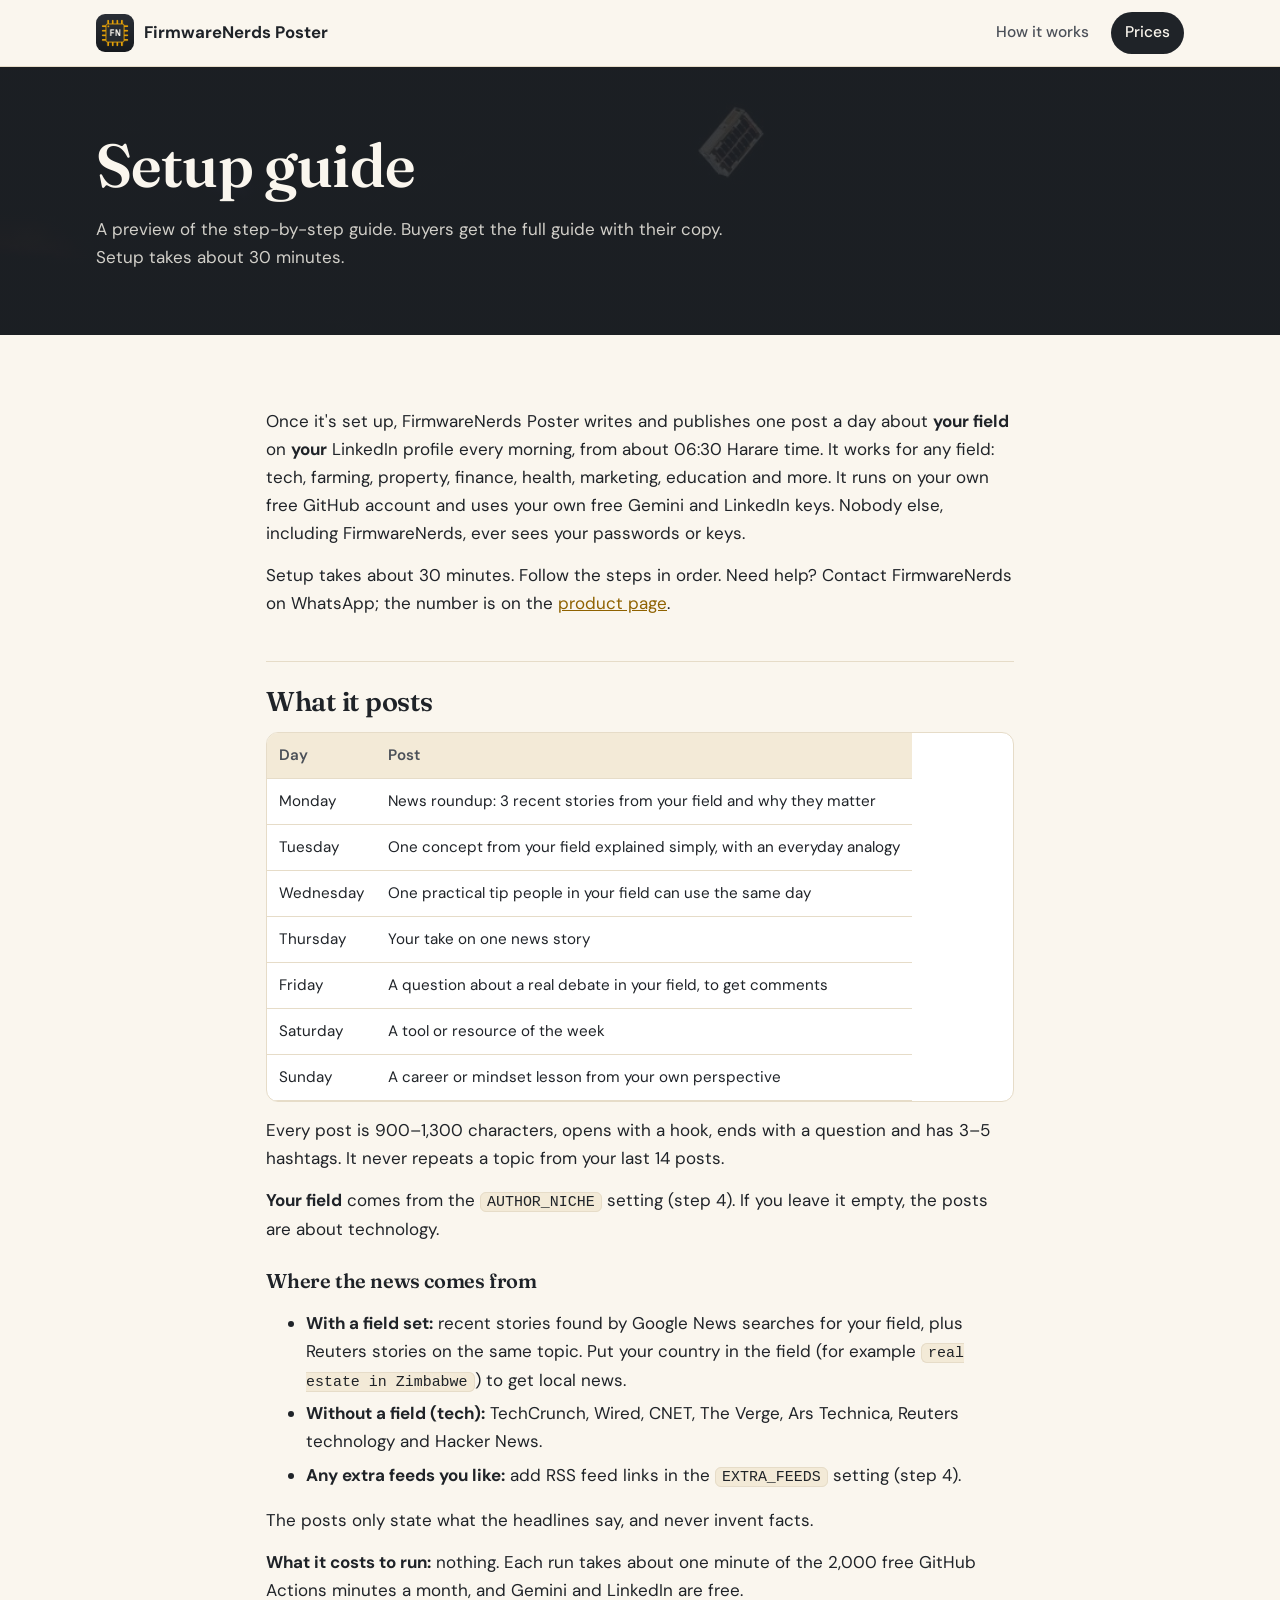
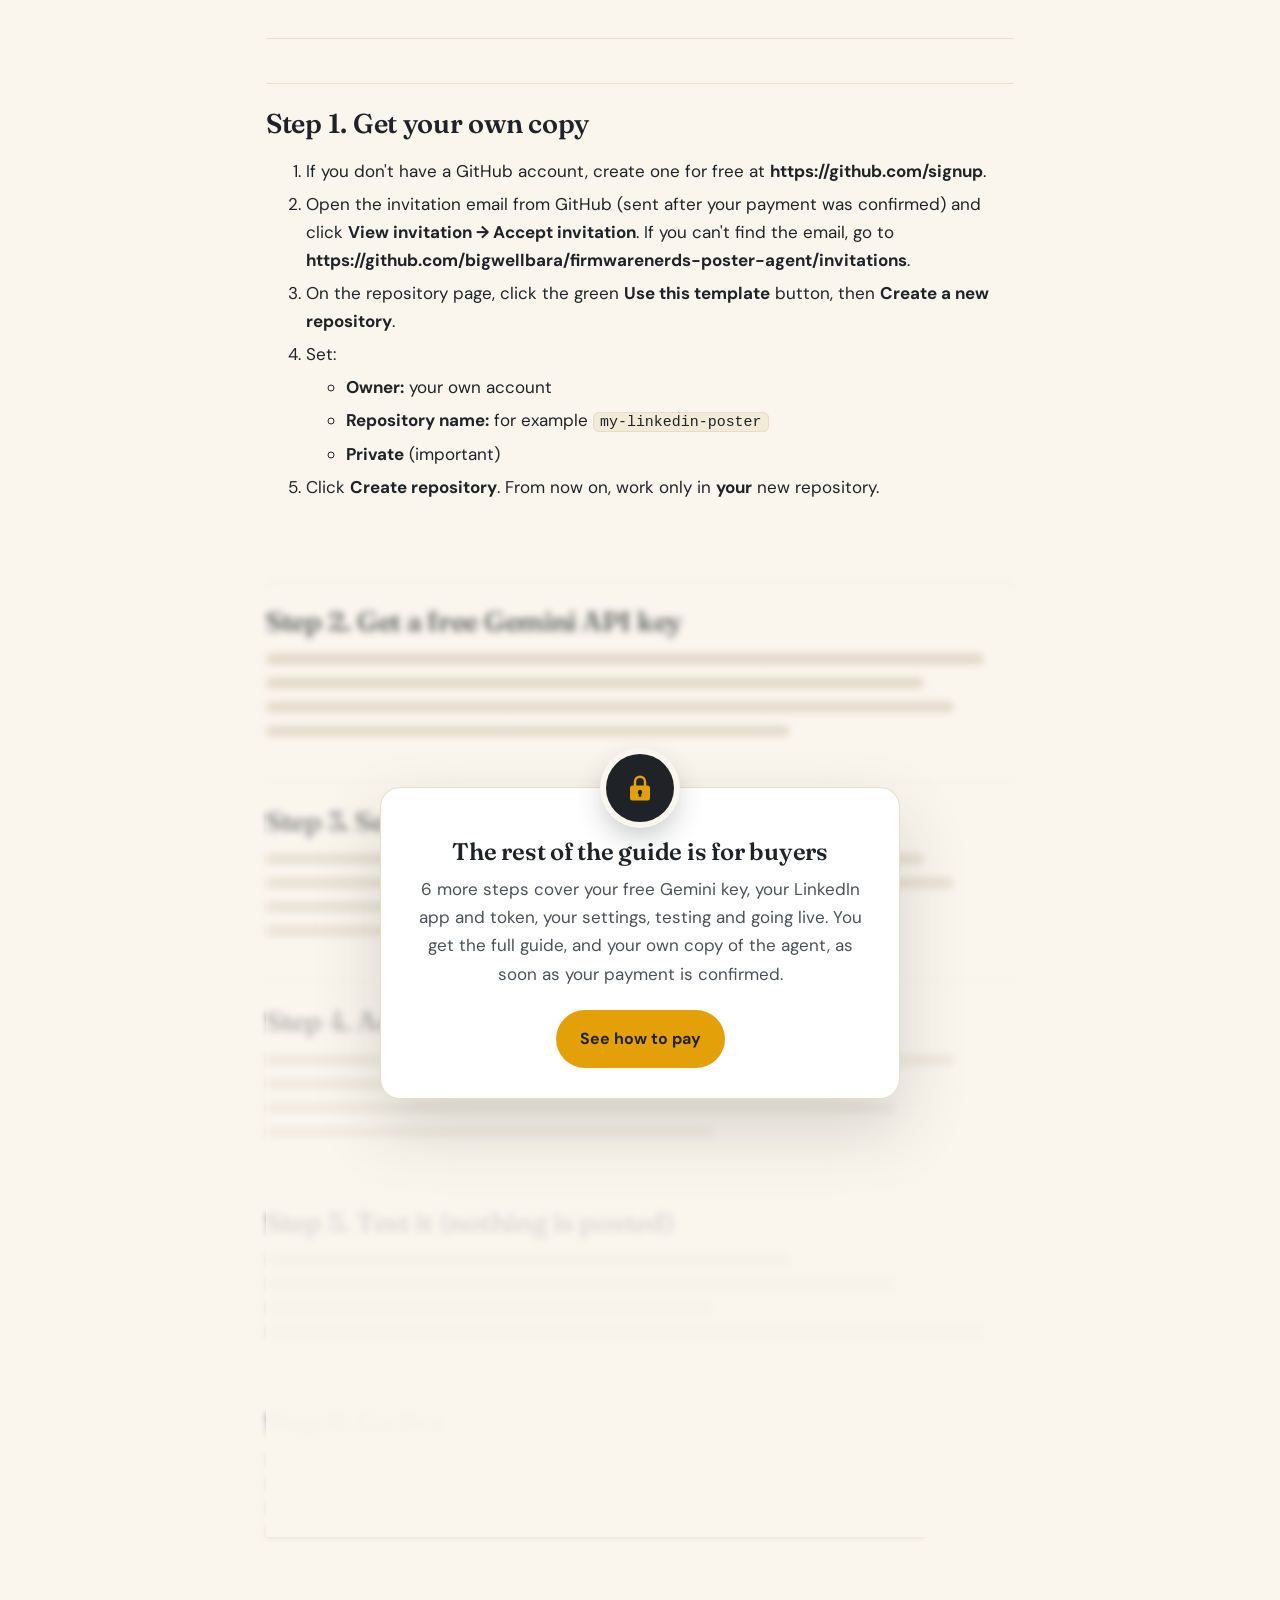
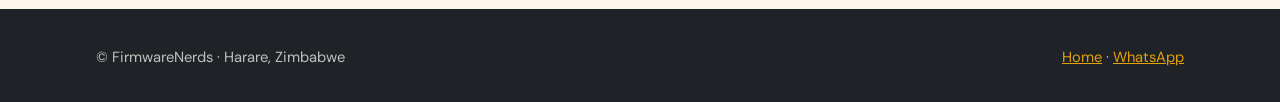
==== commit c42b496e: "Lock the setup guide after Step 1 for non-buyers The public page keeps the intro and Step 1; later s" ====
--- a/setup.html
+++ b/setup.html
@@ -4,7 +4,7 @@
   <meta charset="utf-8">
   <meta name="viewport" content="width=device-width, initial-scale=1">
   <title>Setup Guide · FirmwareNerds Poster</title>
-  <meta name="description" content="Step-by-step setup guide for FirmwareNerds Poster, the daily LinkedIn post agent.">
+  <meta name="description" content="A preview of the setup guide for FirmwareNerds Poster, the daily LinkedIn post agent.">
   <meta name="theme-color" content="#1f2328">
   <link rel="icon" href="assets/logo.png">
   <link rel="preconnect" href="https://fonts.googleapis.com">
@@ -26,12 +26,12 @@
   <div class="guide-hero">
     <div class="wrap">
       <h1>Setup guide</h1>
-      <p>Everything you need to get FirmwareNerds Poster posting on your LinkedIn profile, step by step. It takes about 30 minutes.</p>
+      <p>A preview of the step-by-step guide. Buyers get the full guide with their copy. Setup takes about 30 minutes.</p>
     </div>
   </div>
   <section>
     <div class="wrap guide">
-<p>Thank you for buying FirmwareNerds Poster. Once it's set up, it writes and publishes one post a day about <strong>your field</strong> on <strong>your</strong> LinkedIn profile every morning, from about 06:30 Harare time. It works for any field: tech, farming, property, finance, health, marketing, education and more. It runs on your own free GitHub account and uses your own free Gemini and LinkedIn keys. Nobody else, including FirmwareNerds, ever sees your passwords or keys.</p>
+<p>Once it's set up, FirmwareNerds Poster writes and publishes one post a day about <strong>your field</strong> on <strong>your</strong> LinkedIn profile every morning, from about 06:30 Harare time. It works for any field: tech, farming, property, finance, health, marketing, education and more. It runs on your own free GitHub account and uses your own free Gemini and LinkedIn keys. Nobody else, including FirmwareNerds, ever sees your passwords or keys.</p>
 <p>Setup takes about 30 minutes. Follow the steps in order. Need help? Contact FirmwareNerds on WhatsApp; the number is on the <a href="./">product page</a>.</p>
 <h2>What it posts</h2>
 <table>
@@ -96,192 +96,31 @@
 </li>
 <li>Click <strong>Create repository</strong>. From now on, work only in <strong>your</strong> new repository.</li>
 </ol>
-<h2>Step 2. Get a free Gemini API key</h2>
-<ol>
-<li>Go to <strong>https://aistudio.google.com/apikey</strong> and sign in with a Google account.</li>
-<li>Click <strong>Create API key</strong>, then choose or create a project. No billing is needed.</li>
-<li>Copy the key.</li>
-</ol>
-<h2>Step 3. Set up LinkedIn</h2>
-<h3>3a. Create a LinkedIn Company Page (if you don't have one)</h3>
-<p>LinkedIn requires every developer app to be linked to a Company Page. Your posts still go to your <strong>personal</strong> profile.</p>
-<ol>
-<li>On LinkedIn, click <strong>For Business → Create a Company Page</strong>.</li>
-<li>Fill in a name (your brand or "YourName Dev"), a unique address, your website if you have one, and an industry (click it in the dropdown). Choose size <strong>0-1 employees</strong> and type <strong>Self-employed</strong>.</li>
-<li>Tick the confirmation box and click <strong>Create page</strong>.</li>
-</ol>
-<h3>3b. Create the LinkedIn app</h3>
-<ol>
-<li>Go to <strong>https://www.linkedin.com/developers/apps</strong> and click <strong>Create app</strong>.</li>
-<li>Enter an app name, for example <code>My Daily Poster</code>. Choose your Company Page in <strong>LinkedIn Page</strong>, upload any square logo, tick the agreement and click <strong>Create app</strong>.</li>
-<li>If the <strong>Settings</strong> tab shows <strong>Verify</strong>, click it and approve it as the page admin.</li>
-</ol>
-<h3>3c. Add two products</h3>
-<p>On the app's <strong>Products</strong> tab, click <strong>Request access</strong> on:</p>
-<ol>
-<li><strong>Share on LinkedIn</strong></li>
-<li><strong>Sign In with LinkedIn using OpenID Connect</strong></li>
-</ol>
-<p>Ignore every other product.</p>
-<h3>3d. Generate your token</h3>
-<ol>
-<li>Go to <strong>https://www.linkedin.com/developers/tools/oauth/token-generator</strong> and select your app.</li>
-<li>Tick <strong>openid</strong>, <strong>profile</strong> and <strong>w_member_social</strong>.</li>
-<li>Click <strong>Request access token</strong>, sign in, and click <strong>Allow</strong>.</li>
-<li>Copy the <strong>access token</strong>.</li>
-</ol>
-<p>If it complains about the redirect URL: on the app's <strong>Auth</strong> tab, add <code>https://www.linkedin.com/developers/tools/oauth/redirect</code> under <strong>Authorized redirect URLs</strong>, then try again.</p>
-<h2>Step 4. Add your keys and your bio to GitHub</h2>
-<p>In <strong>your</strong> repository, go to <strong>Settings → Secrets and variables → Actions</strong>.</p>
-<p><strong>Secrets</strong> tab → <strong>New repository secret</strong>, twice:</p>
-<table>
-<thead>
-<tr>
-<th>Name</th>
-<th>Value</th>
-</tr>
-</thead>
-<tbody>
-<tr>
-<td><code>GEMINI_API_KEY</code></td>
-<td>Your Gemini key from step 2</td>
-</tr>
-<tr>
-<td><code>LINKEDIN_ACCESS_TOKEN</code></td>
-<td>Your LinkedIn token from step 3d</td>
-</tr>
-</tbody>
-</table>
-<p><strong>Variables</strong> tab → <strong>New repository variable</strong>:</p>
-<table>
-<thead>
-<tr>
-<th>Name</th>
-<th>Value</th>
-</tr>
-</thead>
-<tbody>
-<tr>
-<td><code>AUTHOR_BIO</code></td>
-<td><strong>Required.</strong> One sentence describing you. The posts are written in this voice. Example: <code>An estate agent in Harare who helps families buy their first home.</code></td>
-</tr>
-<tr>
-<td><code>AUTHOR_NICHE</code></td>
-<td><strong>Recommended.</strong> Your field. Every post and every news story follows it, so your posts are about what your audience cares about. Add your country for local news. Examples: <code>real estate in Zimbabwe</code>, <code>agriculture and farming</code>, <code>fintech and mobile money</code>, <code>accounting and tax</code>, <code>cybersecurity</code>. Leave it empty for technology posts.</td>
-</tr>
-</tbody>
-</table>
-<p>If you skip <code>AUTHOR_BIO</code>, the posts describe a senior software engineer in Harare, which is probably not you.</p>
-<h2>Step 5. Test it (nothing is posted)</h2>
-<ol>
-<li>Open the <strong>Actions</strong> tab. If GitHub asks, click <strong>I understand my workflows, go ahead and enable them</strong>.</li>
-<li>Click <strong>Daily LinkedIn Post</strong> on the left, then <strong>Run workflow</strong>. Leave <strong>Dry run</strong> ticked and click the green <strong>Run workflow</strong> button.</li>
-<li>When it finishes (about 1–2 minutes), click the run. The draft post is shown in the <strong>Summary</strong>.</li>
-</ol>
-<p>In the run's log, check for:</p>
-<ul>
-<li><code>Writing as:</code> followed by <strong>your</strong> bio, and <code>Niche:</code> followed by your field;</li>
-<li><code>LinkedIn author: urn:li:person:...</code>, which means your LinkedIn token works.</li>
-</ul>
-<h2>Step 6. Go live</h2>
-<p>You don't need to do anything else: <strong>from tomorrow, a post is published every morning, from about 06:30 Harare time.</strong> To post straight away, run the workflow again with <strong>Dry run</strong> unticked.</p>
-<p>It never posts more than once a day. To pause it, go to <strong>Actions → Daily LinkedIn Post → ⋯ → Disable workflow</strong>.</p>
-<h2>Step 7. Renew your LinkedIn token every 60 days</h2>
-<p>LinkedIn tokens expire after about <strong>60 days</strong>. When yours expires, the daily run fails and GitHub emails you. To fix it, repeat <strong>step 3d</strong> and paste the new token into the <code>LINKEDIN_ACCESS_TOKEN</code> secret (step 4). <strong>Set a calendar reminder for 55 days from today.</strong></p>
-<hr />
-<h2>Optional settings (Variables tab)</h2>
-<table>
-<thead>
-<tr>
-<th>Variable</th>
-<th>Default</th>
-<th>What it does</th>
-</tr>
-</thead>
-<tbody>
-<tr>
-<td><code>AUTHOR_BIO</code></td>
-<td>Harare senior software engineer</td>
-<td>Who the posts are written as. Set this.</td>
-</tr>
-<tr>
-<td><code>AUTHOR_NICHE</code></td>
-<td>(none: technology)</td>
-<td>Your field. Every topic and news story follows it.</td>
-</tr>
-<tr>
-<td><code>EXTRA_FEEDS</code></td>
-<td>(none)</td>
-<td>Extra news sources: RSS feed links, separated by spaces or commas.</td>
-</tr>
-<tr>
-<td><code>GEMINI_MODEL</code></td>
-<td><code>gemini-flash-lite-latest</code></td>
-<td>Main Gemini model.</td>
-</tr>
-<tr>
-<td><code>GEMINI_FALLBACK_MODEL</code></td>
-<td><code>gemini-flash-latest</code></td>
-<td>Used if the main model fails.</td>
-</tr>
-<tr>
-<td><code>LINKEDIN_VERSION</code></td>
-<td><code>202610</code></td>
-<td>LinkedIn API version. The agent tries newer months automatically if this one is retired.</td>
-</tr>
-</tbody>
-</table>
-<p>To change the posting time, edit the <code>cron</code> line in <code>.github/workflows/daily-post.yml</code>. It's in UTC, so Harare time minus 2 hours.</p>
-<h2>Troubleshooting</h2>
-<table>
-<thead>
-<tr>
-<th>What you see</th>
-<th>Fix</th>
-</tr>
-</thead>
-<tbody>
-<tr>
-<td>LinkedIn <code>HTTP 401</code></td>
-<td>The token expired or was pasted wrongly. Repeat step 3d and update the secret.</td>
-</tr>
-<tr>
-<td>LinkedIn <code>HTTP 403</code></td>
-<td>The token is missing a scope, or a product wasn't added. Check steps 3c and 3d.</td>
-</tr>
-<tr>
-<td>Gemini <code>API key not valid</code></td>
-<td>Create a new key (step 2) and update <code>GEMINI_API_KEY</code>.</td>
-</tr>
-<tr>
-<td>Gemini <code>429</code> or <code>503</code></td>
-<td>Google is busy or you hit the free limit. The agent retries and switches model automatically; if it still fails, it tries again tomorrow.</td>
-</tr>
-<tr>
-<td><code>Writing as:</code> shows the wrong person</td>
-<td>Set the <code>AUTHOR_BIO</code> variable (step 4).</td>
-</tr>
-<tr>
-<td>No post by 06:30</td>
-<td>GitHub sometimes starts scheduled runs late or skips one. Backup runs at 08:23 and 10:23 Harare time post instead.</td>
-</tr>
-<tr>
-<td>Push fails with <code>403</code></td>
-<td><strong>Settings → Actions → General → Workflow permissions →</strong> select <strong>Read and write permissions</strong>.</td>
-</tr>
-</tbody>
-</table>
-<h2>Privacy</h2>
-<p>On Google's free tier, prompts sent to Gemini may be used by Google and read by reviewers. The agent only sends public news headlines, your bio and your past public posts. <strong>Never put private, client or company information in your bio or settings.</strong></p>
-<h2>Licence</h2>
-<p>This copy is for your own LinkedIn account. Please don't share or resell it.</p>
+
+<div class="locked">
+  <div class="locked-preview" aria-hidden="true">
+    <h2>Step 2. Get a free Gemini API key</h2><div class="ph"><span style="width:96%"></span><span style="width:88%"></span><span style="width:92%"></span><span style="width:70%"></span></div><h2>Step 3. Set up LinkedIn</h2><div class="ph"><span style="width:88%"></span><span style="width:92%"></span><span style="width:70%"></span><span style="width:84%"></span></div><h2>Step 4. Add your keys and your bio to GitHub</h2><div class="ph"><span style="width:92%"></span><span style="width:70%"></span><span style="width:84%"></span><span style="width:60%"></span></div><h2>Step 5. Test it (nothing is posted)</h2><div class="ph"><span style="width:70%"></span><span style="width:84%"></span><span style="width:60%"></span><span style="width:96%"></span></div><h2>Step 6. Go live</h2><div class="ph"><span style="width:84%"></span><span style="width:60%"></span><span style="width:96%"></span><span style="width:88%"></span></div><h2>Step 7. Renew your LinkedIn token every 60 days</h2><div class="ph"><span style="width:60%"></span><span style="width:96%"></span><span style="width:88%"></span><span style="width:92%"></span></div><h2>Optional settings (Variables tab)</h2><div class="ph"><span style="width:96%"></span><span style="width:88%"></span><span style="width:92%"></span><span style="width:70%"></span></div><h2>Troubleshooting</h2><div class="ph"><span style="width:88%"></span><span style="width:92%"></span><span style="width:70%"></span><span style="width:84%"></span></div><h2>Privacy</h2><div class="ph"><span style="width:92%"></span><span style="width:70%"></span><span style="width:84%"></span><span style="width:60%"></span></div><h2>Licence</h2><div class="ph"><span style="width:70%"></span><span style="width:84%"></span><span style="width:60%"></span><span style="width:96%"></span></div>
+  </div>
+  <div class="locked-overlay">
+    <div class="locked-card">
+      <a class="lock" href="./#pay" aria-label="The rest of the guide is for buyers. See how to pay.">
+        <svg viewBox="0 0 24 24" aria-hidden="true"><path fill="currentColor" d="M12 2a5 5 0 0 0-5 5v3H6a2 2 0 0 0-2 2v8a2 2 0 0 0 2 2h12a2 2 0 0 0 2-2v-8a2 2 0 0 0-2-2h-1V7a5 5 0 0 0-5-5Zm-3 8V7a3 3 0 1 1 6 0v3H9Zm3 3.5a1.75 1.75 0 0 1 1 3.2V19h-2v-2.3a1.75 1.75 0 0 1 1-3.2Z"/></svg>
+        <span class="lock-tip">Unlock the full guide → <u>See how to pay</u></span>
+      </a>
+      <h3>The rest of the guide is for buyers</h3>
+      <p>6 more steps cover your free Gemini key, your LinkedIn app and token, your settings, testing and going live. You get the full guide, and your own copy of the agent, as soon as your payment is confirmed.</p>
+      <a class="btn btn-primary" href="./#pay">See how to pay</a>
+    </div>
+  </div>
+</div>
     </div>
   </section>
 </main>
 <footer class="site-footer">
   <div class="wrap">
     <span>© FirmwareNerds · Harare, Zimbabwe</span>
-    <span><a href="./">Home</a> · <a data-whatsapp-help href="#" target="_blank" rel="noopener">WhatsApp</a></span>  </div>
+    <span><a href="./">Home</a> · <a data-whatsapp-help href="#" target="_blank" rel="noopener">WhatsApp</a></span>
+  </div>
 </footer>
 <script src="config.js"></script>
 <script src="assets/site.js"></script>
--- a/assets/style.css
+++ b/assets/style.css
@@ -233,6 +233,134 @@
 .guide-hero { background: linear-gradient(rgba(31, 35, 40, .88), rgba(31, 35, 40, .88)), url("img/what-you-need.jpg") center / cover; color: var(--cream); padding: 64px 0; }
 .guide-hero p { color: rgba(250, 246, 238, .82); max-width: 640px; margin: 0; }
 
+/* Top info bar */
+.topbar { background: var(--charcoal); color: rgba(250, 246, 238, .82); font-size: .85rem; }
+.topbar .wrap { display: flex; align-items: center; gap: 22px; min-height: 38px; }
+.topbar-item { display: inline-flex; align-items: center; gap: 7px; color: inherit; text-decoration: none; }
+.topbar a.topbar-item:hover { color: #fff; }
+.topbar-right { margin-left: auto; display: flex; gap: 22px; align-items: center; }
+.topbar .dot, .pill .dot { width: 7px; height: 7px; border-radius: 50%; background: var(--gold); display: inline-block; box-shadow: 0 0 0 3px rgba(227, 160, 8, .25); }
+.wa-icon { width: 16px; height: 16px; flex: none; }
+@media (max-width: 900px) { .hide-md { display: none; } }
+@media (max-width: 600px) {
+  .topbar .wrap { gap: 12px; font-size: .8rem; }
+  .topbar .hide-sm { display: none; }
+  .topbar-item { white-space: nowrap; }
+}
+
+/* Hero layout with product mock-up */
+.hero { padding-bottom: 150px; }
+.hero-grid { display: grid; gap: 56px; align-items: center; }
+@media (min-width: 1000px) { .hero-grid { grid-template-columns: 1.15fr .85fr; } }
+.pill { display: inline-flex; align-items: center; gap: 9px; padding: 7px 14px; border-radius: 999px; background: rgba(255, 255, 255, .08);
+  border: 1px solid rgba(255, 255, 255, .18); color: rgba(255, 255, 255, .92); font-size: .88rem; margin-bottom: 22px; backdrop-filter: blur(4px); }
+.hero .pill { opacity: 0; animation: rise .8s ease .05s forwards; }
+.btn-wa .wa-icon { width: 18px; height: 18px; margin-right: 8px; }
+
+.mock { position: relative; justify-self: center; width: 290px; max-width: 78vw; opacity: 0; animation: rise 1s cubic-bezier(.2, .7, .2, 1) 1.5s forwards; }
+.phone { background: #0b0e13; border-radius: 40px; padding: 11px; box-shadow: 0 40px 90px rgba(0, 0, 0, .6), inset 0 0 0 2px #2b313a, 0 0 0 1px rgba(227, 160, 8, .25); transform: rotate(2.5deg); }
+.phone-screen { background: #f3f2ef; border-radius: 30px; overflow: hidden; color: #1d2226; font-size: .8rem; line-height: 1.45; padding-bottom: 10px; }
+.phone-status { display: flex; justify-content: space-between; padding: 10px 20px 6px; font-weight: 700; font-size: .72rem; }
+.phone-bar { background: #fff; padding: 8px 14px; display: flex; align-items: center; gap: 8px; font-weight: 700; border-bottom: 1px solid #e3e3e3; }
+.phone-logo { width: 22px; height: 22px; border-radius: 5px; background: #0a66c2; color: #fff; font-size: .75rem; display: grid; place-items: center; font-weight: 800; }
+.feed-card { background: #fff; margin: 10px 10px 0; border-radius: 12px; padding: 12px; }
+.feed-card p { margin: 0 0 7px; }
+.feed-head { display: flex; gap: 9px; align-items: center; margin-bottom: 9px; }
+.feed-head b { display: block; font-size: .82rem; }
+.feed-head small { color: #666; font-size: .7rem; }
+.feed-avatar { width: 34px; height: 34px; border-radius: 50%; background: var(--gold); color: var(--charcoal); display: grid; place-items: center; font-weight: 800; font-size: .62rem; flex: none; }
+.feed-hook { font-weight: 700; }
+.feed-tags { color: #0a66c2; font-weight: 600; }
+.feed-actions { display: flex; justify-content: space-between; border-top: 1px solid #ececec; padding-top: 8px; margin-top: 4px; color: #666; font-weight: 600; font-size: .72rem; }
+.feed-ghost { display: grid; gap: 7px; }
+.feed-ghost span { height: 9px; border-radius: 5px; background: #e9e6df; }
+.feed-ghost span:nth-child(2) { width: 80%; } .feed-ghost span:nth-child(3) { width: 55%; }
+
+.chip { position: absolute; display: flex; align-items: center; gap: 10px; background: #fff; color: var(--ink); border-radius: 14px; padding: 10px 14px;
+  box-shadow: 0 16px 36px rgba(0, 0, 0, .4); font-size: .8rem; line-height: 1.25; white-space: nowrap; animation: bob 5.5s ease-in-out infinite; }
+.chip b { display: block; font-size: .84rem; }
+.chip small { color: var(--ink-soft); }
+.chip-icon { width: 28px; height: 28px; border-radius: 50%; display: grid; place-items: center; font-weight: 800; font-size: .8rem; flex: none; }
+.chip-icon.ok { background: #dcfce7; color: #15803d; }
+.chip-icon.gold { background: #fdf0c8; color: var(--gold-text); }
+.chip-icon.blue { background: #dbeafe; color: #1d4ed8; }
+.chip-1 { top: 6px; left: -150px; }
+.chip-2 { bottom: 16px; left: -160px; animation-delay: -2.2s; }
+.chip-3 { top: 50%; right: -150px; animation-delay: -3.6s; }
+@keyframes bob { 0%, 100% { transform: translateY(0); } 50% { transform: translateY(-9px); } }
+@media (max-width: 1240px) { .chip-3 { right: -70px; } }
+@media (max-width: 999px) {          /* stacked layout: keep chips near the phone edges */
+  .chip-1 { left: -70px; top: -10px; }
+  .chip-2 { left: -80px; bottom: 0; }
+  .chip-3 { right: -70px; }
+}
+@media (max-width: 600px) {
+  .mock { width: 240px; margin-top: 20px; }
+  .chip { font-size: .7rem; padding: 7px 10px; gap: 7px; }
+  .chip b { font-size: .74rem; }
+  .chip-icon { width: 22px; height: 22px; }
+  .chip-1 { left: -44px; top: -16px; }
+  .chip-2 { left: -50px; bottom: -6px; }
+  .chip-3 { right: -46px; top: 46%; }
+}
+
+/* Stats card overlapping the hero */
+.stats-wrap { padding: 0; margin-top: -72px; position: relative; z-index: 5; }
+.stats { display: grid; grid-template-columns: repeat(2, 1fr); background: #fff; border-radius: 20px; border: 1px solid var(--line);
+  box-shadow: 0 24px 60px rgba(31, 35, 40, .14); overflow: hidden; }
+@media (min-width: 820px) { .stats { grid-template-columns: repeat(4, 1fr); } }
+.stats > div { padding: 24px 22px; border-right: 1px solid var(--line); border-bottom: 1px solid var(--line); }
+.stats b { display: block; font-family: var(--serif); font-size: 2.1rem; line-height: 1.1; color: var(--ink); }
+.stats > div:nth-child(odd) b { color: var(--gold-text); }
+.stats span { color: var(--ink-soft); font-size: .95rem; }
+
+.hero-done .pill, .hero-done .mock { opacity: 1 !important; }
+@media (prefers-reduced-motion: reduce) {
+  .hero .pill, .mock, .chip { animation: none !important; opacity: 1; }
+}
+
+/* Dotted texture */
+.dots { background-image: radial-gradient(rgba(31, 35, 40, .1) 1px, transparent 1.3px); background-size: 22px 22px; }
+
+/* Example tabs */
+.tabs { display: flex; flex-wrap: wrap; gap: 8px; margin: 22px 0 14px; }
+.tab { font: 600 .95rem var(--sans); padding: 10px 18px; border-radius: 999px; border: 1.5px solid var(--line); background: var(--paper); color: var(--ink); cursor: pointer; }
+.tab:hover { border-color: var(--gold); }
+.tab.active { background: var(--charcoal); color: var(--cream); border-color: var(--charcoal); }
+.tab-note { color: var(--ink-soft); font-size: .95rem; }
+.post-avatar.initials { display: grid; place-items: center; background: var(--charcoal); color: var(--gold); font-weight: 800; font-size: .8rem; }
+
+/* Profession tags */
+.tags { display: flex; flex-wrap: wrap; justify-content: center; gap: 10px; max-width: 860px; margin: 30px auto 0; }
+.tags span { background: var(--paper); border: 1px solid var(--line); border-radius: 999px; padding: 9px 18px; font-weight: 500; box-shadow: 0 2px 0 rgba(31, 35, 40, .04); }
+.tags span:nth-child(3n+1) { border-color: rgba(227, 160, 8, .55); }
+
+/* Locked part of the setup guide */
+.locked { position: relative; margin-top: 36px; }
+.locked-preview { filter: blur(3.5px); opacity: .8; user-select: none; pointer-events: none; max-height: 1000px; overflow: hidden; }
+.locked-preview h2 { border-top: 1px solid var(--line); padding-top: 24px; }
+.ph { display: grid; gap: 12px; margin: 16px 0 30px; }
+.ph span { height: 12px; border-radius: 6px; background: #d9cfbb; }
+.locked-overlay {
+  position: absolute; inset: 0; display: flex; align-items: flex-start; justify-content: center; padding-top: 250px;
+  background: linear-gradient(180deg, rgba(250, 246, 238, 0) 0%, rgba(250, 246, 238, .35) 30%, rgba(250, 246, 238, .8) 65%, var(--cream) 92%);
+}
+.locked-card { position: relative; max-width: 520px; margin: 0 16px; text-align: center; background: var(--paper); border: 1px solid var(--line);
+  border-radius: 20px; padding: 44px 28px 30px; box-shadow: 0 30px 70px rgba(31, 35, 40, .16); }
+.locked-card h3 { font-size: 1.5rem; margin: 6px 0 10px; }
+.locked-card p { color: var(--ink-soft); margin-bottom: 22px; }
+.lock { position: absolute; top: -34px; left: 50%; transform: translateX(-50%); width: 68px; height: 68px; border-radius: 50%;
+  background: var(--charcoal); color: var(--gold); display: grid; place-items: center; text-decoration: none;
+  box-shadow: 0 0 0 6px var(--cream), 0 12px 30px rgba(31, 35, 40, .3); transition: transform .2s ease; }
+.lock svg { width: 30px; height: 30px; }
+.lock:hover, .lock:focus-visible { transform: translateX(-50%) scale(1.06); }
+.lock-tip { position: absolute; bottom: calc(100% + 12px); left: 50%; transform: translate(-50%, 6px); white-space: nowrap;
+  background: var(--charcoal); color: var(--cream); font-size: .88rem; padding: 9px 14px; border-radius: 10px;
+  opacity: 0; pointer-events: none; transition: opacity .2s ease, transform .2s ease; }
+.lock-tip u { color: var(--gold); }
+.lock-tip::after { content: ""; position: absolute; top: 100%; left: 50%; transform: translateX(-50%); border: 7px solid transparent; border-top-color: var(--charcoal); }
+.lock:hover .lock-tip, .lock:focus-visible .lock-tip { opacity: 1; transform: translate(-50%, 0); }
+
 /* Footer */
 .site-footer { background: var(--charcoal); color: rgba(250, 246, 238, .75); padding: 36px 0; font-size: .92rem; }
 .site-footer a { color: var(--gold); }
